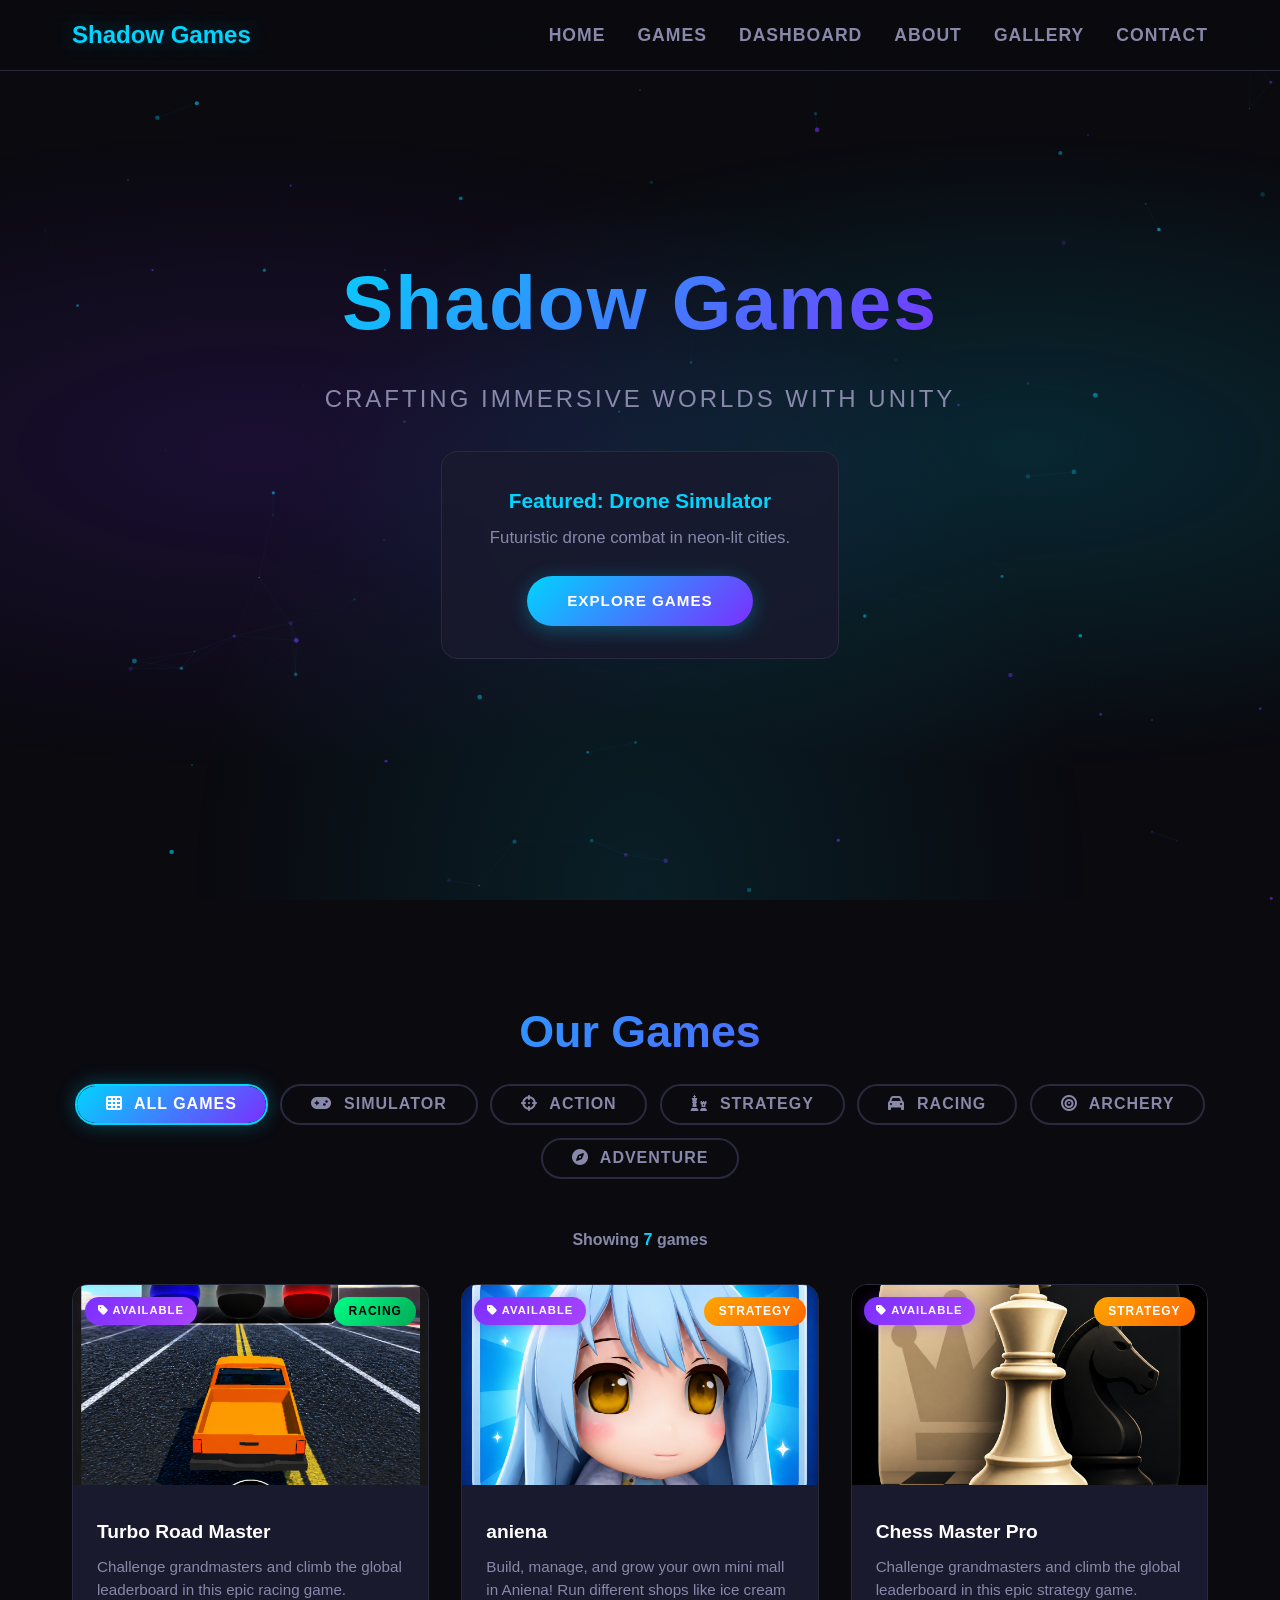
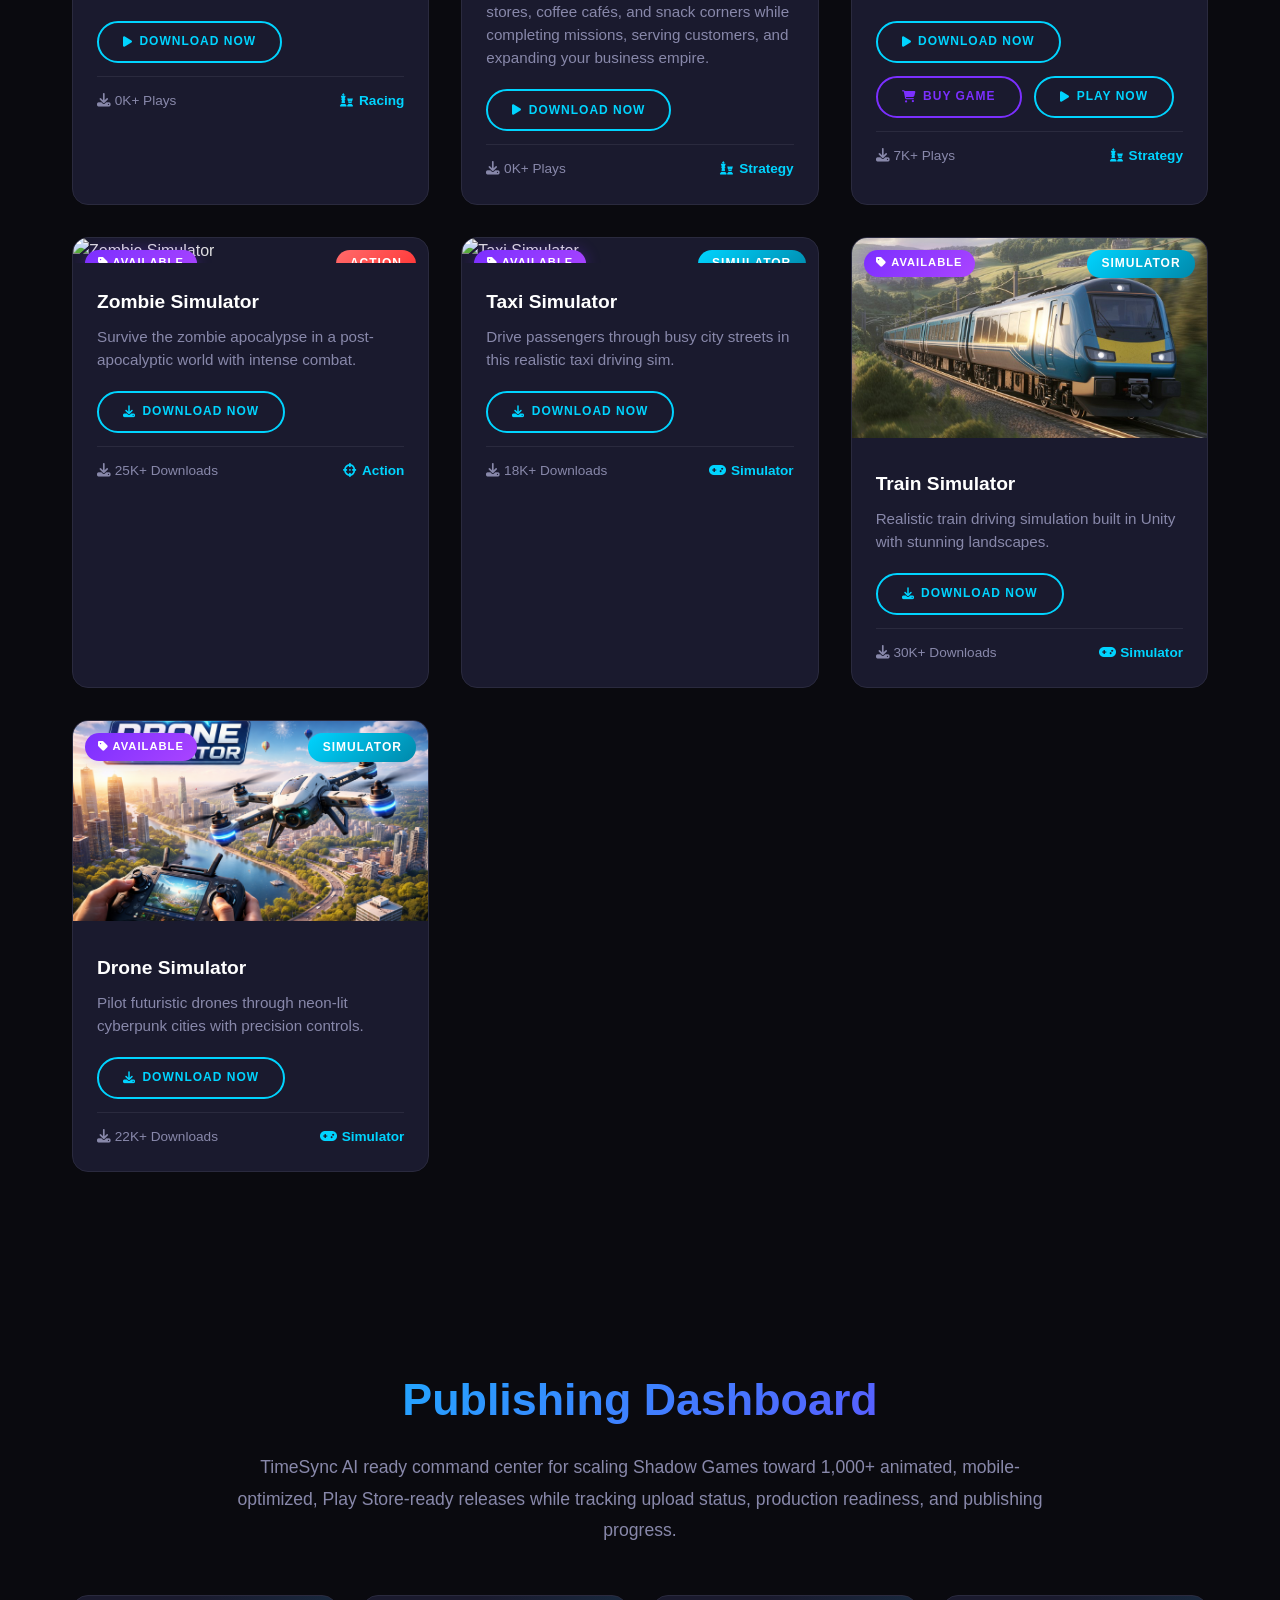
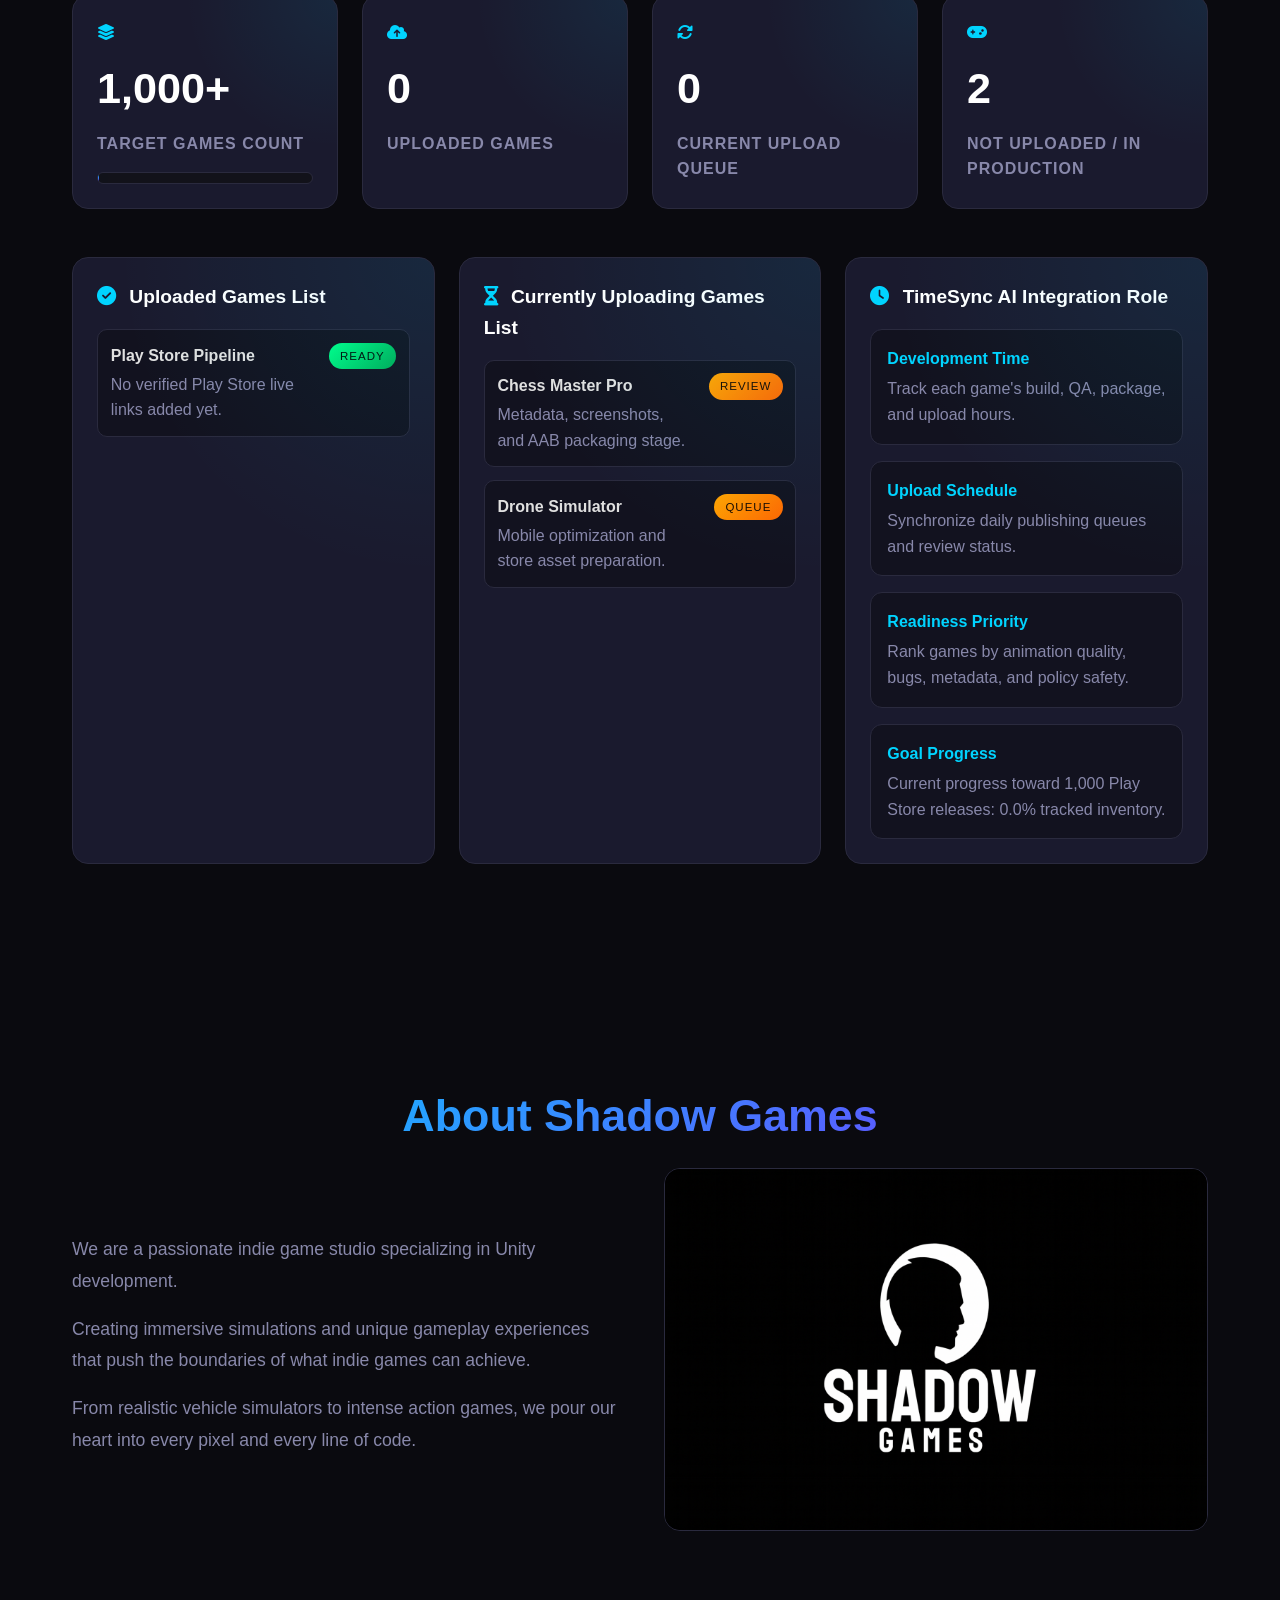
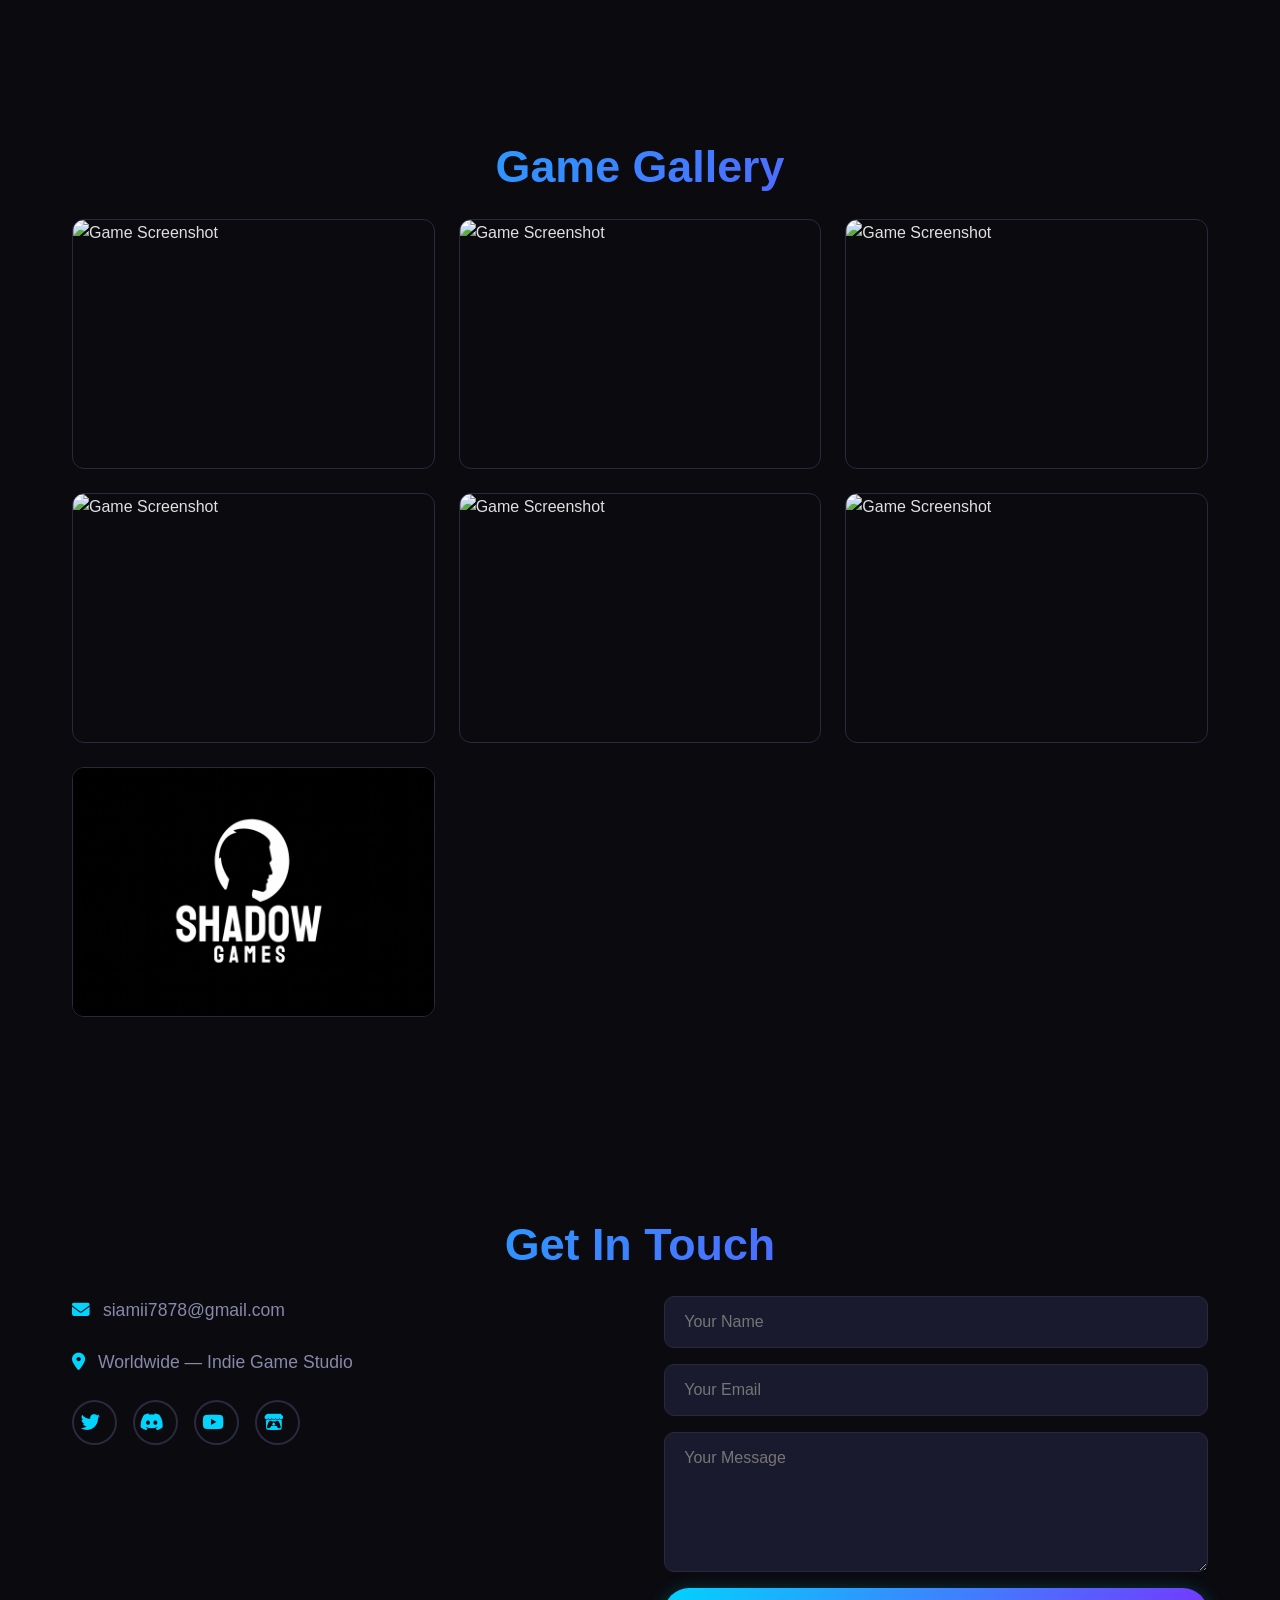
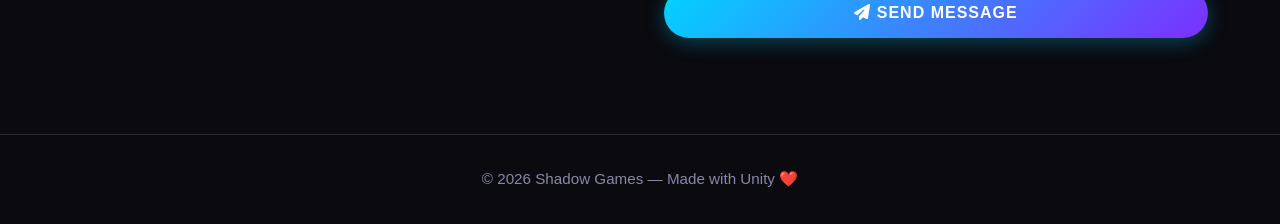
==== index.html @ c5e2a8cd "Add files via upload" ====
<!DOCTYPE html>
<html lang="en">

<head>
<meta charset="UTF-8">
<meta name="viewport" content="width=device-width, initial-scale=1.0">
<title>Shadow Games | Unity Indie Game Developer</title>
<meta name="description" content="Shadow Games - Indie Unity Game Developer creating immersive simulation games.">
<meta http-equiv="Content-Security-Policy" content="default-src 'self'; script-src 'self' 'unsafe-inline'; style-src 'self' 'unsafe-inline' https://cdn.fontsource.org https://cdnjs.cloudflare.com; font-src 'self' https://cdn.fontsource.org https://cdnjs.cloudflare.com data:; img-src 'self' https://image.qwenlm.ai data:; connect-src 'self' https://formspree.io; form-action https://formspree.io; object-src 'none'; frame-src 'none'; base-uri 'self'; upgrade-insecure-requests">
<meta name="referrer" content="strict-origin-when-cross-origin">

<!-- Fontsource -->
<link rel="stylesheet" href="https://cdn.fontsource.org/css/orbitron/400.css">
<link rel="stylesheet" href="https://cdn.fontsource.org/css/orbitron/700.css">
<link rel="stylesheet" href="https://cdn.fontsource.org/css/orbitron/900.css">
<link rel="stylesheet" href="https://cdn.fontsource.org/css/rajdhani/300.css">
<link rel="stylesheet" href="https://cdn.fontsource.org/css/rajdhani/400.css">
<link rel="stylesheet" href="https://cdn.fontsource.org/css/rajdhani/600.css">
<link rel="stylesheet" href="https://cdn.fontsource.org/css/rajdhani/700.css">

<!-- FontAwesome -->
<link rel="stylesheet" href="https://cdnjs.cloudflare.com/ajax/libs/font-awesome/6.5.1/css/all.min.css">

<style>
*, *::before, *::after {
  margin: 0;
  padding: 0;
  box-sizing: border-box;
}

:root {
  --bg-primary: #0a0a0f;
  --bg-secondary: #12121a;
  --bg-card: #1a1a2e;
  --accent-primary: #00d4ff;
  --accent-secondary: #7b2fff;
  --accent-glow: rgba(0, 212, 255, 0.3);
  --accent-purple-glow: rgba(123, 47, 255, 0.3);
  --text-primary: #e0e0e0;
  --text-secondary: #8888aa;
  --border-color: #2a2a3e;
  --gradient-1: linear-gradient(135deg, #00d4ff, #7b2fff);
  --gradient-2: linear-gradient(135deg, #ff6b6b, #ffa500);
  --gradient-3: linear-gradient(135deg, #00ff88, #00d4ff);
  --gradient-buy: linear-gradient(135deg, #7b2fff, #aa44ff);
}

html {
  scroll-behavior: smooth;
}

body {
  font-family: 'Rajdhani', sans-serif;
  background: var(--bg-primary);
  color: var(--text-primary);
  overflow-x: hidden;
  line-height: 1.6;
}

h1, h2, h3, .logo a {
  font-family: 'Orbitron', sans-serif;
}

/* NAVBAR */
.navbar {
  position: fixed;
  top: 0;
  left: 0;
  width: 100%;
  z-index: 1000;
  background: rgba(10, 10, 15, 0.9);
  backdrop-filter: blur(20px);
  border-bottom: 1px solid var(--border-color);
  transition: all 0.3s ease;
}

.navbar.scrolled {
  background: rgba(10, 10, 15, 0.98);
  box-shadow: 0 4px 30px rgba(0, 0, 0, 0.5);
}

.nav-container {
  max-width: 1200px;
  margin: 0 auto;
  padding: 0 2rem;
  display: flex;
  align-items: center;
  justify-content: space-between;
  height: 70px;
}

.logo a {
  font-size: 1.5rem;
  font-weight: 900;
  color: var(--accent-primary);
  text-decoration: none;
  text-shadow: 0 0 20px var(--accent-glow);
  transition: all 0.3s ease;
}

.logo a:hover {
  text-shadow: 0 0 30px var(--accent-primary), 0 0 60px var(--accent-glow);
}

.nav-menu {
  display: flex;
  list-style: none;
  gap: 2rem;
}

.nav-menu a {
  color: var(--text-secondary);
  text-decoration: none;
  font-size: 1.1rem;
  font-weight: 600;
  text-transform: uppercase;
  letter-spacing: 1px;
  transition: all 0.3s ease;
  position: relative;
}

.nav-menu a::after {
  content: '';
  position: absolute;
  bottom: -5px;
  left: 0;
  width: 0;
  height: 2px;
  background: var(--gradient-1);
  transition: width 0.3s ease;
}

.nav-menu a:hover {
  color: var(--accent-primary);
}

.nav-menu a:hover::after {
  width: 100%;
}

.hamburger {
  display: none;
  flex-direction: column;
  cursor: pointer;
  gap: 5px;
}

.hamburger span {
  width: 28px;
  height: 3px;
  background: var(--accent-primary);
  border-radius: 2px;
  transition: all 0.3s ease;
}

.hamburger.active span:nth-child(1) {
  transform: rotate(45deg) translate(5px, 6px);
}

.hamburger.active span:nth-child(2) {
  opacity: 0;
}

.hamburger.active span:nth-child(3) {
  transform: rotate(-45deg) translate(5px, -6px);
}

/* HERO */
.hero {
  min-height: 100vh;
  display: flex;
  align-items: center;
  justify-content: center;
  position: relative;
  overflow: hidden;
}

.hero-bg {
  position: absolute;
  inset: 0;
  background: 
    radial-gradient(ellipse at 20% 50%, rgba(123, 47, 255, 0.15) 0%, transparent 50%),
    radial-gradient(ellipse at 80% 50%, rgba(0, 212, 255, 0.15) 0%, transparent 50%),
    radial-gradient(ellipse at 50% 100%, rgba(0, 212, 255, 0.1) 0%, transparent 50%);
  animation: heroPulse 8s ease-in-out infinite alternate;
}

@keyframes heroPulse {
  0% { opacity: 0.7; }
  100% { opacity: 1; }
}

.hero-bg::before {
  content: '';
  position: absolute;
  inset: 0;
  background-image: 
    radial-gradient(1px 1px at 10% 20%, rgba(255,255,255,0.3), transparent),
    radial-gradient(1px 1px at 30% 60%, rgba(255,255,255,0.2), transparent),
    radial-gradient(1px 1px at 50% 10%, rgba(255,255,255,0.3), transparent),
    radial-gradient(1px 1px at 70% 40%, rgba(255,255,255,0.2), transparent),
    radial-gradient(1px 1px at 90% 80%, rgba(255,255,255,0.3), transparent),
    radial-gradient(1.5px 1.5px at 15% 85%, rgba(0,212,255,0.4), transparent),
    radial-gradient(1.5px 1.5px at 85% 15%, rgba(123,47,255,0.4), transparent);
  animation: twinkle 4s ease-in-out infinite alternate;
}

@keyframes twinkle {
  0% { opacity: 0.5; }
  100% { opacity: 1; }
}

.hero-content {
  text-align: center;
  z-index: 2;
  padding: 2rem;
  animation: fadeInUp 1s ease-out;
}

@keyframes fadeInUp {
  from { opacity: 0; transform: translateY(40px); }
  to { opacity: 1; transform: translateY(0); }
}

.hero-title {
  font-size: clamp(2.5rem, 6vw, 5rem);
  font-weight: 900;
  background: var(--gradient-1);
  -webkit-background-clip: text;
  -webkit-text-fill-color: transparent;
  background-clip: text;
  margin-bottom: 1rem;
  text-shadow: none;
  letter-spacing: 2px;
}

.hero-subtitle {
  font-size: clamp(1.1rem, 2.5vw, 1.5rem);
  color: var(--text-secondary);
  margin-bottom: 2rem;
  font-weight: 400;
  letter-spacing: 3px;
  text-transform: uppercase;
}

.featured-game {
  background: rgba(26, 26, 46, 0.8);
  border: 1px solid var(--border-color);
  border-radius: 16px;
  padding: 2rem 3rem;
  display: inline-block;
  backdrop-filter: blur(10px);
  transition: all 0.3s ease;
}

.featured-game:hover {
  border-color: var(--accent-primary);
  box-shadow: 0 0 30px var(--accent-glow);
}

.featured-game h2 {
  font-size: 1.3rem;
  color: var(--accent-primary);
  margin-bottom: 0.5rem;
}

.featured-game p {
  color: var(--text-secondary);
  margin-bottom: 1.5rem;
  font-size: 1.05rem;
}

.cta-button {
  display: inline-block;
  padding: 0.8rem 2.5rem;
  background: var(--gradient-1);
  color: #fff;
  text-decoration: none;
  border-radius: 50px;
  font-family: 'Orbitron', sans-serif;
  font-weight: 700;
  font-size: 0.95rem;
  letter-spacing: 1px;
  text-transform: uppercase;
  transition: all 0.3s ease;
  box-shadow: 0 4px 20px var(--accent-glow);
}

.cta-button:hover {
  transform: translateY(-3px);
  box-shadow: 0 8px 30px rgba(0, 212, 255, 0.5);
}

/* SECTION TITLES */
.section-title {
  text-align: center;
  font-size: clamp(1.8rem, 4vw, 2.8rem);
  font-weight: 900;
  margin-bottom: 1rem;
  background: var(--gradient-1);
  -webkit-background-clip: text;
  -webkit-text-fill-color: transparent;
  background-clip: text;
}

/* GAMES SECTION */
.games {
  padding: 6rem 2rem;
  max-width: 1200px;
  margin: 0 auto;
}

/* Category Filter */
.category-filter {
  display: flex;
  justify-content: center;
  flex-wrap: wrap;
  gap: 0.8rem;
  margin-bottom: 3rem;
}

.filter-btn {
  padding: 0.6rem 1.8rem;
  border: 2px solid var(--border-color);
  background: transparent;
  color: var(--text-secondary);
  font-family: 'Rajdhani', sans-serif;
  font-size: 1rem;
  font-weight: 600;
  text-transform: uppercase;
  letter-spacing: 1px;
  border-radius: 50px;
  cursor: pointer;
  transition: all 0.3s ease;
  position: relative;
  overflow: hidden;
}

.filter-btn::before {
  content: '';
  position: absolute;
  inset: 0;
  background: var(--gradient-1);
  opacity: 0;
  transition: opacity 0.3s ease;
  border-radius: 50px;
  z-index: -1;
}

.filter-btn:hover,
.filter-btn.active {
  border-color: var(--accent-primary);
  color: #fff;
  box-shadow: 0 0 20px var(--accent-glow);
}

.filter-btn.active::before,
.filter-btn:hover::before {
  opacity: 1;
}

.filter-btn .btn-icon {
  margin-right: 0.4rem;
}

/* Games Grid */
.games-grid {
  display: grid;
  grid-template-columns: repeat(auto-fill, minmax(300px, 1fr));
  gap: 2rem;
}

.game-card {
  background: var(--bg-card);
  border: 1px solid var(--border-color);
  border-radius: 16px;
  overflow: hidden;
  transition: all 0.4s ease;
  position: relative;
  animation: cardFadeIn 0.5s ease-out forwards;
  opacity: 0;
}

.game-card.hidden {
  display: none;
}

.game-card.show {
  animation: cardShow 0.4s ease-out forwards;
}

@keyframes cardFadeIn {
  from { opacity: 0; transform: translateY(20px); }
  to { opacity: 1; transform: translateY(0); }
}

@keyframes cardShow {
  from { opacity: 0; transform: scale(0.9); }
  to { opacity: 1; transform: scale(1); }
}

.game-card:hover {
  transform: translateY(-8px);
  border-color: var(--accent-primary);
  box-shadow: 0 20px 40px rgba(0, 0, 0, 0.4), 0 0 30px var(--accent-glow);
}

.game-card img {
  width: 100%;
  height: 200px;
  object-fit: cover;
  transition: transform 0.4s ease;
}

.game-card:hover img {
  transform: scale(1.05);
}

.card-image-wrapper {
  overflow: hidden;
  position: relative;
}

.card-category-badge {
  position: absolute;
  top: 12px;
  right: 12px;
  padding: 0.3rem 0.9rem;
  border-radius: 50px;
  font-size: 0.75rem;
  font-weight: 700;
  text-transform: uppercase;
  letter-spacing: 1px;
  font-family: 'Orbitron', sans-serif;
  z-index: 2;
}

.badge-simulator {
  background: linear-gradient(135deg, #00d4ff, #0088aa);
  color: #fff;
}

.badge-action {
  background: linear-gradient(135deg, #ff6b6b, #ff3333);
  color: #fff;
}

.badge-strategy {
  background: linear-gradient(135deg, #ffa500, #ff6600);
  color: #fff;
}

.badge-racing {
  background: linear-gradient(135deg, #00ff88, #00aa55);
  color: #000;
}

.badge-adventure {
  background: linear-gradient(135deg, #7b2fff, #aa44ff);
  color: #fff;
}

.badge-archery {
  background: linear-gradient(135deg, #ff44aa, #ff6688);
  color: #fff;
}

.badge-puzzle {
  background: linear-gradient(135deg, #44aaff, #2266cc);
  color: #fff;
}

.badge-survival {
  background: linear-gradient(135deg, #88cc00, #669900);
  color: #fff;
}

.card-info {
  padding: 1.5rem;
}

.card-info h3 {
  font-size: 1.2rem;
  margin-bottom: 0.5rem;
  color: #fff;
}

.card-info p {
  color: var(--text-secondary);
  font-size: 0.95rem;
  margin-bottom: 1.2rem;
  line-height: 1.5;
}

.game-buttons-row {
  display: flex;
  gap: 0.8rem;
  flex-wrap: wrap;
}

.game-button {
  display: inline-flex;
  align-items: center;
  gap: 0.4rem;
  padding: 0.6rem 1.5rem;
  background: transparent;
  border: 2px solid var(--accent-primary);
  color: var(--accent-primary);
  text-decoration: none;
  border-radius: 50px;
  font-family: 'Orbitron', sans-serif;
  font-weight: 700;
  font-size: 0.75rem;
  letter-spacing: 1px;
  text-transform: uppercase;
  transition: all 0.3s ease;
  cursor: pointer;
}

.game-button:hover {
  background: var(--accent-primary);
  color: var(--bg-primary);
  box-shadow: 0 4px 20px var(--accent-glow);
}

.buy-button {
  display: inline-flex;
  align-items: center;
  gap: 0.4rem;
  padding: 0.6rem 1.5rem;
  background: transparent;
  border: 2px solid var(--accent-secondary);
  color: var(--accent-secondary);
  text-decoration: none;
  border-radius: 50px;
  font-family: 'Orbitron', sans-serif;
  font-weight: 700;
  font-size: 0.75rem;
  letter-spacing: 1px;
  text-transform: uppercase;
  transition: all 0.3s ease;
  cursor: pointer;
  position: relative;
  overflow: hidden;
}

.buy-button::before {
  content: '';
  position: absolute;
  inset: 0;
  background: var(--gradient-buy);
  opacity: 0;
  transition: opacity 0.3s ease;
  border-radius: 50px;
  z-index: -1;
}

.buy-button:hover {
  color: #fff;
  border-color: var(--accent-secondary);
  box-shadow: 0 4px 20px var(--accent-purple-glow);
  transform: translateY(-2px);
}

.buy-button:hover::before {
  opacity: 1;
}

.buy-button:active {
  transform: translateY(0) scale(0.97);
}

.game-card-info {
  display: flex;
  justify-content: space-between;
  align-items: center;
  margin-top: 0.8rem;
  padding-top: 0.8rem;
  border-top: 1px solid var(--border-color);
}

.game-card-info span {
  font-size: 0.85rem;
  color: var(--text-secondary);
}

.game-card-info .card-category-label {
  display: flex;
  align-items: center;
  gap: 0.3rem;
  color: var(--accent-primary);
  font-weight: 600;
}

/* PUBLISHING DASHBOARD */
.dashboard {
  padding: 6rem 2rem;
  max-width: 1200px;
  margin: 0 auto;
}

.dashboard-intro {
  max-width: 820px;
  margin: 0 auto 3rem;
  text-align: center;
  color: var(--text-secondary);
  font-size: 1.1rem;
  line-height: 1.8;
}

.dashboard-stats {
  display: grid;
  grid-template-columns: repeat(auto-fit, minmax(220px, 1fr));
  gap: 1.5rem;
  margin-bottom: 3rem;
}

.dashboard-stat,
.dashboard-panel,
.timesync-panel {
  background: var(--bg-card);
  border: 1px solid var(--border-color);
  border-radius: 16px;
  padding: 1.5rem;
  transition: all 0.3s ease;
  position: relative;
  overflow: hidden;
}

.dashboard-stat::before,
.dashboard-panel::before,
.timesync-panel::before {
  content: '';
  position: absolute;
  inset: 0;
  background: radial-gradient(circle at top right, var(--accent-glow), transparent 45%);
  opacity: 0.25;
  pointer-events: none;
}

.dashboard-stat:hover,
.dashboard-panel:hover,
.timesync-panel:hover {
  transform: translateY(-6px);
  border-color: var(--accent-primary);
  box-shadow: 0 18px 35px rgba(0, 0, 0, 0.35), 0 0 24px var(--accent-glow);
}

.dashboard-stat i,
.dashboard-panel h3 i,
.timesync-panel h3 i {
  color: var(--accent-primary);
  margin-right: 0.5rem;
}

.stat-value {
  display: block;
  font-family: 'Orbitron', sans-serif;
  font-size: clamp(1.8rem, 4vw, 2.7rem);
  font-weight: 900;
  color: #fff;
  margin: 0.5rem 0;
}

.stat-label {
  color: var(--text-secondary);
  font-weight: 600;
  text-transform: uppercase;
  letter-spacing: 1px;
}

.progress-track {
  height: 12px;
  background: var(--bg-secondary);
  border: 1px solid var(--border-color);
  border-radius: 50px;
  margin-top: 1rem;
  overflow: hidden;
}

.progress-fill {
  height: 100%;
  width: 0.7%;
  background: var(--gradient-1);
  border-radius: inherit;
  box-shadow: 0 0 18px var(--accent-glow);
}

.dashboard-grid {
  display: grid;
  grid-template-columns: repeat(3, 1fr);
  gap: 1.5rem;
  margin-bottom: 1.5rem;
}

.dashboard-panel h3,
.timesync-panel h3 {
  color: #fff;
  font-size: 1.2rem;
  margin-bottom: 1rem;
}

.status-list {
  list-style: none;
  display: flex;
  flex-direction: column;
  gap: 0.8rem;
}

.status-list li {
  display: flex;
  align-items: flex-start;
  justify-content: space-between;
  gap: 1rem;
  padding: 0.8rem;
  background: rgba(10, 10, 15, 0.45);
  border: 1px solid var(--border-color);
  border-radius: 10px;
  color: var(--text-secondary);
}

.status-list strong {
  display: block;
  color: var(--text-primary);
  margin-bottom: 0.2rem;
}

.status-badge {
  flex: 0 0 auto;
  padding: 0.25rem 0.7rem;
  border-radius: 50px;
  font-size: 0.72rem;
  font-family: 'Orbitron', sans-serif;
  text-transform: uppercase;
  letter-spacing: 1px;
}

.status-uploaded { background: linear-gradient(135deg, #00ff88, #00aa55); color: #00140a; }
.status-current { background: linear-gradient(135deg, #ffa500, #ff6600); color: #1a0c00; }
.status-pending { background: linear-gradient(135deg, #ff6b6b, #ff3333); color: #fff; }

.timesync-grid {
  display: grid;
  grid-template-columns: repeat(auto-fit, minmax(220px, 1fr));
  gap: 1rem;
}

.timesync-item {
  padding: 1rem;
  background: rgba(10, 10, 15, 0.45);
  border: 1px solid var(--border-color);
  border-radius: 12px;
  color: var(--text-secondary);
}

.timesync-item strong {
  display: block;
  color: var(--accent-primary);
  margin-bottom: 0.3rem;
}

/* ABOUT */
.about {
  padding: 6rem 2rem;
  max-width: 1200px;
  margin: 0 auto;
}

.about-content {
  display: grid;
  grid-template-columns: 1fr 1fr;
  gap: 3rem;
  align-items: center;
}

.about-text p {
  color: var(--text-secondary);
  font-size: 1.1rem;
  margin-bottom: 1rem;
  line-height: 1.8;
}

.about-image img {
  width: 100%;
  border-radius: 16px;
  border: 1px solid var(--border-color);
  transition: all 0.3s ease;
}

.about-image img:hover {
  border-color: var(--accent-primary);
  box-shadow: 0 0 30px var(--accent-glow);
}

/* GALLERY */
.gallery {
  padding: 6rem 2rem;
  max-width: 1200px;
  margin: 0 auto;
}

.gallery-grid {
  display: grid;
  grid-template-columns: repeat(auto-fill, minmax(300px, 1fr));
  gap: 1.5rem;
}

.gallery-item {
  width: 100%;
  height: 250px;
  object-fit: cover;
  border-radius: 12px;
  cursor: pointer;
  transition: all 0.3s ease;
  border: 1px solid var(--border-color);
}

.gallery-item:hover {
  transform: scale(1.03);
  border-color: var(--accent-primary);
  box-shadow: 0 10px 30px rgba(0, 0, 0, 0.4);
}

/* MODAL */
.modal {
  display: none;
  position: fixed;
  inset: 0;
  z-index: 2000;
  background: rgba(0, 0, 0, 0.95);
  align-items: center;
  justify-content: center;
}

.modal.active {
  display: flex;
}

.modal-content {
  max-width: 90%;
  max-height: 85vh;
  border-radius: 12px;
  box-shadow: 0 0 60px rgba(0, 212, 255, 0.2);
}

.close {
  position: absolute;
  top: 20px;
  right: 30px;
  font-size: 2.5rem;
  color: #fff;
  cursor: pointer;
  transition: color 0.3s ease;
  z-index: 2001;
}

.close:hover {
  color: var(--accent-primary);
}

.prev, .next {
  position: absolute;
  top: 50%;
  transform: translateY(-50%);
  font-size: 3rem;
  color: #fff;
  cursor: pointer;
  padding: 1rem;
  transition: color 0.3s ease;
  user-select: none;
}

.prev { left: 20px; }
.next { right: 20px; }

.prev:hover, .next:hover {
  color: var(--accent-primary);
}

/* CONTACT */
.contact {
  padding: 6rem 2rem;
  max-width: 1200px;
  margin: 0 auto;
}

.contact-content {
  display: grid;
  grid-template-columns: 1fr 1fr;
  gap: 3rem;
}

.contact-info p {
  color: var(--text-secondary);
  font-size: 1.1rem;
  margin-bottom: 1.5rem;
}

.contact-info i {
  color: var(--accent-primary);
  margin-right: 0.5rem;
}

.social-links {
  display: flex;
  gap: 1rem;
  margin-top: 1.5rem;
}

.social-links a {
  width: 45px;
  height: 45px;
  display: flex;
  align-items: center;
  justify-content: center;
  border: 2px solid var(--border-color);
  border-radius: 50%;
  color: var(--text-secondary);
  font-size: 1.2rem;
  transition: all 0.3s ease;
  text-decoration: none;
}

.social-links a:hover {
  border-color: var(--accent-primary);
  color: var(--accent-primary);
  box-shadow: 0 0 20px var(--accent-glow);
  transform: translateY(-3px);
}

.contact-form {
  display: flex;
  flex-direction: column;
  gap: 1rem;
}

.contact-form input,
.contact-form textarea {
  padding: 1rem 1.2rem;
  background: var(--bg-card);
  border: 1px solid var(--border-color);
  border-radius: 10px;
  color: var(--text-primary);
  font-family: 'Rajdhani', sans-serif;
  font-size: 1rem;
  transition: all 0.3s ease;
  outline: none;
}

.contact-form input:focus,
.contact-form textarea:focus {
  border-color: var(--accent-primary);
  box-shadow: 0 0 15px var(--accent-glow);
}

.contact-form textarea {
  min-height: 140px;
  resize: vertical;
}

.contact-form button {
  padding: 1rem 2rem;
  background: var(--gradient-1);
  border: none;
  border-radius: 50px;
  color: #fff;
  font-family: 'Orbitron', sans-serif;
  font-weight: 700;
  font-size: 1rem;
  letter-spacing: 1px;
  text-transform: uppercase;
  cursor: pointer;
  transition: all 0.3s ease;
  box-shadow: 0 4px 20px var(--accent-glow);
}

.contact-form button:hover {
  transform: translateY(-3px);
  box-shadow: 0 8px 30px rgba(0, 212, 255, 0.5);
}

/* Contact game name highlight */
.contact-game-highlight {
  display: none;
  align-items: center;
  gap: 0.8rem;
  padding: 1rem 1.5rem;
  background: rgba(123, 47, 255, 0.1);
  border: 1px solid var(--accent-secondary);
  border-radius: 12px;
  margin-bottom: 1rem;
  animation: highlightPulse 2s ease-in-out infinite;
}

.contact-game-highlight.visible {
  display: flex;
}

@keyframes highlightPulse {
  0%, 100% { box-shadow: 0 0 10px var(--accent-purple-glow); }
  50% { box-shadow: 0 0 25px var(--accent-purple-glow); }
}

.contact-game-highlight .highlight-icon {
  font-size: 1.5rem;
  color: var(--accent-secondary);
}

.contact-game-highlight .highlight-text {
  flex: 1;
}

.contact-game-highlight .highlight-label {
  font-size: 0.8rem;
  color: var(--text-secondary);
  text-transform: uppercase;
  letter-spacing: 1px;
}

.contact-game-highlight .highlight-game-name {
  font-family: 'Orbitron', sans-serif;
  font-size: 1.1rem;
  font-weight: 700;
  color: var(--accent-secondary);
}

.contact-game-highlight .highlight-clear {
  background: none;
  border: none;
  color: var(--text-secondary);
  cursor: pointer;
  font-size: 1.2rem;
  padding: 0.3rem;
  transition: color 0.3s ease;
}

.contact-game-highlight .highlight-clear:hover {
  color: #ff6b6b;
}

/* FOOTER */
footer {
  text-align: center;
  padding: 2rem;
  border-top: 1px solid var(--border-color);
  color: var(--text-secondary);
  font-size: 0.95rem;
}

/* SCROLL ANIMATIONS */
.reveal {
  opacity: 0;
  transform: translateY(30px);
  transition: all 0.6s ease-out;
}

.reveal.visible {
  opacity: 1;
  transform: translateY(0);
}

/* RESPONSIVE */
@media (max-width: 768px) {
  .hamburger {
    display: flex;
  }

  .nav-menu {
    position: fixed;
    top: 70px;
    left: 0;
    width: 100%;
    background: rgba(10, 10, 15, 0.98);
    flex-direction: column;
    align-items: center;
    padding: 2rem 0;
    gap: 1.5rem;
    transform: translateY(-120%);
    transition: transform 0.4s ease;
    border-bottom: 1px solid var(--border-color);
  }

  .nav-menu.active {
    transform: translateY(0);
  }

  .about-content,
  .contact-content,
  .dashboard-grid {
    grid-template-columns: 1fr;
  }

  .games-grid {
    grid-template-columns: 1fr;
  }

  .gallery-grid {
    grid-template-columns: 1fr;
  }

  .featured-game {
    padding: 1.5rem;
  }

  .category-filter {
    gap: 0.5rem;
  }

  .filter-btn {
    padding: 0.5rem 1.2rem;
    font-size: 0.85rem;
  }

  .game-buttons-row {
    flex-direction: column;
  }

  .game-button,
  .buy-button {
    justify-content: center;
    width: 100%;
    text-align: center;
  }
}

/* PARTICLE CANVAS */
#particles-canvas {
  position: fixed;
  top: 0;
  left: 0;
  width: 100%;
  height: 100%;
  z-index: 0;
  pointer-events: none;
}

section, nav, footer {
  position: relative;
  z-index: 1;
}

/* Game count badge */
.game-count {
  text-align: center;
  color: var(--text-secondary);
  font-size: 1rem;
  margin-bottom: 2rem;
  font-weight: 600;
}

.game-count span {
  color: var(--accent-primary);
  font-weight: 700;
}

/* No results message */
.no-results {
  grid-column: 1 / -1;
  text-align: center;
  padding: 4rem 2rem;
  color: var(--text-secondary);
  font-size: 1.2rem;
  display: none;
}

.no-results i {
  font-size: 3rem;
  color: var(--accent-primary);
  margin-bottom: 1rem;
  display: block;
}

.no-results.visible {
  display: block;
}

/* Buy badge on cards */
.buy-badge {
  position: absolute;
  top: 12px;
  left: 12px;
  padding: 0.3rem 0.8rem;
  border-radius: 50px;
  font-size: 0.7rem;
  font-weight: 700;
  text-transform: uppercase;
  letter-spacing: 1px;
  font-family: 'Orbitron', sans-serif;
  background: var(--gradient-buy);
  color: #fff;
  z-index: 2;
  box-shadow: 0 0 15px var(--accent-purple-glow);
}
</style>
</head>

<body>

<!-- PARTICLES -->
<canvas id="particles-canvas"></canvas>

<!-- NAVBAR -->
<nav class="navbar">
  <div class="nav-container">
    <div class="logo">
      <a href="#home">Shadow Games</a>
    </div>
    <ul class="nav-menu">
      <li><a href="#home">Home</a></li>
      <li><a href="#games">Games</a></li>
      <li><a href="#dashboard">Dashboard</a></li>
      <li><a href="#about">About</a></li>
      <li><a href="#gallery">Gallery</a></li>
      <li><a href="#contact">Contact</a></li>
    </ul>
    <div class="hamburger">
      <span></span>
      <span></span>
      <span></span>
    </div>
  </div>
</nav>

<!-- HERO -->
<section id="home" class="hero">
  <div class="hero-content">
    <h1 class="hero-title">Shadow Games</h1>
    <p class="hero-subtitle">Crafting Immersive Worlds with Unity</p>
    <div class="featured-game">
      <h2>Featured: Drone Simulator</h2>
      <p>Futuristic drone combat in neon-lit cities.</p>
      <a href="#games" class="cta-button">Explore Games</a>
    </div>
  </div>
  <div class="hero-bg"></div>
</section>

<!-- GAMES -->
<section id="games" class="games">
  <h2 class="section-title reveal">Our Games</h2>

  <!-- CATEGORY FILTERS -->
  <div class="category-filter reveal">
    <button class="filter-btn active" data-category="all">
      <span class="btn-icon"><i class="fas fa-th"></i></span> All Games
    </button>
    <button class="filter-btn" data-category="simulator">
      <span class="btn-icon"><i class="fas fa-gamepad"></i></span> Simulator
    </button>
    <button class="filter-btn" data-category="action">
      <span class="btn-icon"><i class="fas fa-crosshairs"></i></span> Action
    </button>
    <button class="filter-btn" data-category="strategy">
      <span class="btn-icon"><i class="fas fa-chess"></i></span> Strategy
    </button>
    <button class="filter-btn" data-category="racing">
      <span class="btn-icon"><i class="fas fa-car"></i></span> Racing
    </button>
    <button class="filter-btn" data-category="archery">
      <span class="btn-icon"><i class="fas fa-bullseye"></i></span> Archery
    </button>
    <button class="filter-btn" data-category="adventure">
      <span class="btn-icon"><i class="fas fa-compass"></i></span> Adventure
    </button>
  </div>

  <div class="game-count reveal">
    Showing <span id="gameCountDisplay">7</span> games
  </div>

  <div class="games-grid" id="gamesGrid">








<!--  Turbo Road Master - Strategy -->

    <div class="game-card" data-category="racing">
      <div class="card-image-wrapper">
        <img src="ii.10.png" alt="Turbo Road Master" loading="lazy">
        <span class="card-category-badge badge-racing">Racing</span>
        <span class="buy-badge"><i class="fas fa-tag"></i> Available</span>
      </div>
      <div class="card-info">
        <h3>Turbo Road Master</h3>
        <p>Challenge grandmasters and climb the global leaderboard in this epic racing game.</p>
        <div class="game-buttons-row">
          <a href="https://shadow-games343.itch.io/turbo-road-master" class="game-button" target="_blank"><i class="fas fa-play"></i> Download now</a>  
         <!-- <a href="#contact" class="buy-button" data-game="Chess Master Pro"><i class="fas fa-shopping-cart"></i> Buy Game</a> -->
         <!-- <a href="https://givingsiam8-max.github.io/chess/" class="game-button" target="_blank"><i class="fas fa-play"></i> Play Now</a> -->
         
        </div>
        <div class="game-card-info">
          <span><i class="fas fa-download"></i> 0K+ Plays</span>
          <span class="card-category-label"><i class="fas fa-chess"></i> Racing</span>
        </div>
      </div>
    </div>














    <!-- aniena - Strategy -->
    <div class="game-card" data-category="strategy">
      <div class="card-image-wrapper">
        <img src="ii9.png" alt="aniena" loading="lazy">
        <span class="card-category-badge badge-strategy">Strategy</span>
        <span class="buy-badge"><i class="fas fa-tag"></i> Available</span>
      </div>
      <div class="card-info">
        <h3>aniena</h3>
        <p>Build, manage, and grow your own mini mall in Aniena! Run different shops like ice cream stores, coffee cafés, and snack corners while completing missions, serving customers, and expanding your business empire.</p>
        <div class="game-buttons-row">
          <a href="https://shadow-games343.itch.io/aniena" class="game-button" target="_blank"><i class="fas fa-play"></i> Download now</a>
          <!-- <a href="#contact" class="buy-button" data-game="Chess Master Pro"><i class="fas fa-shopping-cart"></i> Buy Game</a> -->
          <!-- <a href="https://givingsiam8-max.github.io/chess/" class="game-button" target="_blank"><i class="fas fa-play"></i> Play Now</a>  -->
         
        </div>
        <div class="game-card-info">
          <span><i class="fas fa-download"></i> 0K+ Plays</span>
          <span class="card-category-label"><i class="fas fa-chess"></i> Strategy</span>
        </div>
      </div>
    </div>




    <!-- Chess Master Pro - Strategy -->
    <div class="game-card" data-category="strategy">
      <div class="card-image-wrapper">
        <img src="ii6.png" alt="Chess Master Pro" loading="lazy">
        <span class="card-category-badge badge-strategy">Strategy</span>
        <span class="buy-badge"><i class="fas fa-tag"></i> Available</span>
      </div>
      <div class="card-info">
        <h3>Chess Master Pro</h3>
        <p>Challenge grandmasters and climb the global leaderboard in this epic strategy game.</p>
        <div class="game-buttons-row">
          <a href="https://shadow-games343.itch.io/chess-master-pro" class="game-button" target="_blank"><i class="fas fa-play"></i> Download now</a>
          <a href="#contact" class="buy-button" data-game="Chess Master Pro"><i class="fas fa-shopping-cart"></i> Buy Game</a>
          <a href="https://givingsiam8-max.github.io/chess/" class="game-button" target="_blank"><i class="fas fa-play"></i> Play Now</a>
         
        </div>
        <div class="game-card-info">
          <span><i class="fas fa-download"></i> 7K+ Plays</span>
          <span class="card-category-label"><i class="fas fa-chess"></i> Strategy</span>
        </div>
      </div>
    </div>




    <!-- Zombie Simulator - Action -->
    <div class="game-card" data-category="action">
      <div class="card-image-wrapper">
        <img src="https://image.qwenlm.ai/public_source/0dcb20e6-b4c9-4938-9fac-b5a70532fda3/162538da0-155a-4cb9-87be-182711600330.png" alt="Zombie Simulator" loading="lazy">
        <span class="card-category-badge badge-action">Action</span>
        <span class="buy-badge"><i class="fas fa-tag"></i> Available</span>
      </div>
      <div class="card-info">
        <h3>Zombie Simulator</h3>
        <p>Survive the zombie apocalypse in a post-apocalyptic world with intense combat.</p>
        <div class="game-buttons-row">
          <a href="https://shadow-games343.itch.io/zombie-simulator" class="game-button" target="_blank"><i class="fas fa-download"></i> Download Now</a>
         
        </div>
        <div class="game-card-info">
          <span><i class="fas fa-download"></i> 25K+ Downloads</span>
          <span class="card-category-label"><i class="fas fa-crosshairs"></i> Action</span>
        </div>
      </div>
    </div>

    <!-- Taxi Simulator - Simulator -->
    <div class="game-card" data-category="simulator">
      <div class="card-image-wrapper">
        <img src="https://image.qwenlm.ai/public_source/0dcb20e6-b4c9-4938-9fac-b5a70532fda3/12a388fe3-1ff2-4064-91f8-d8881c51dc69.png" alt="Taxi Simulator" loading="lazy">
        <span class="card-category-badge badge-simulator">Simulator</span>
        <span class="buy-badge"><i class="fas fa-tag"></i> Available</span>
      </div>
      <div class="card-info">
        <h3>Taxi Simulator</h3>
        <p>Drive passengers through busy city streets in this realistic taxi driving sim.</p>
        <div class="game-buttons-row">
          <a href="https://shadow-games343.itch.io/taxi-simulator" class="game-button" target="_blank"><i class="fas fa-download"></i> Download Now</a>
        
        </div>
        <div class="game-card-info">
          <span><i class="fas fa-download"></i> 18K+ Downloads</span>
          <span class="card-category-label"><i class="fas fa-gamepad"></i> Simulator</span>
        </div>
      </div>
    </div>

    <!-- Train Simulator - Simulator -->
    <div class="game-card" data-category="simulator">
      <div class="card-image-wrapper">
        <img src="ii2.jpeg" alt="Train Simulator" loading="lazy">
        <span class="card-category-badge badge-simulator">Simulator</span>
        <span class="buy-badge"><i class="fas fa-tag"></i> Available</span>
      </div>
      <div class="card-info">
        <h3>Train Simulator</h3>
        <p>Realistic train driving simulation built in Unity with stunning landscapes.</p>
        <div class="game-buttons-row">
          <a href="https://shadow-games343.itch.io/train-simulator" class="game-button" target="_blank"><i class="fas fa-download"></i> Download Now</a>
         
        </div>
        <div class="game-card-info">
          <span><i class="fas fa-download"></i> 30K+ Downloads</span>
          <span class="card-category-label"><i class="fas fa-gamepad"></i> Simulator</span>
        </div>
      </div>
    </div>

    <!-- Drone Simulator - Simulator -->
    <div class="game-card" data-category="simulator">
      <div class="card-image-wrapper">
        <img src="ii3.png" alt="Drone Simulator" loading="lazy">
        <span class="card-category-badge badge-simulator">Simulator</span>
        <span class="buy-badge"><i class="fas fa-tag"></i> Available</span>
      </div>
      <div class="card-info">
        <h3>Drone Simulator</h3>
        <p>Pilot futuristic drones through neon-lit cyberpunk cities with precision controls.</p>
        <div class="game-buttons-row">
          <a href="https://shadow-games343.itch.io/drone-simulator" class="game-button" target="_blank"><i class="fas fa-download"></i> Download Now</a>
          
        </div>
        <div class="game-card-info">
          <span><i class="fas fa-download"></i> 22K+ Downloads</span>
          <span class="card-category-label"><i class="fas fa-gamepad"></i> Simulator</span>
        </div>
      </div>
    </div>

  </div>

  <div class="no-results" id="noResults">
    <i class="fas fa-ghost"></i>
    <p>No games found in this category yet. Stay tuned!</p>
  </div>

</section>

<!-- PUBLISHING DASHBOARD -->
<section id="dashboard" class="dashboard">
  <h2 class="section-title reveal">Publishing Dashboard</h2>
  <p class="dashboard-intro reveal">TimeSync AI ready command center for scaling Shadow Games toward 1,000+ animated, mobile-optimized, Play Store-ready releases while tracking upload status, production readiness, and publishing progress.</p>

  <div class="dashboard-stats reveal">
    <div class="dashboard-stat">
      <i class="fas fa-layer-group"></i>
      <span class="stat-value">1,000+</span>
      <span class="stat-label">Target Games Count</span>
      <div class="progress-track"><div class="progress-fill"></div></div>
    </div>
    <div class="dashboard-stat">
      <i class="fas fa-cloud-upload-alt"></i>
      <span class="stat-value">0</span>
      <span class="stat-label">Uploaded Games</span>
    </div>
    <div class="dashboard-stat">
      <i class="fas fa-sync-alt"></i>
      <span class="stat-value">0</span>
      <span class="stat-label">Current Upload Queue</span>
    </div>
    <div class="dashboard-stat">
      <i class="fas fa-gamepad"></i>
      <span class="stat-value">2</span>
      <span class="stat-label">Not Uploaded / In Production</span>
    </div>
  </div>

  <div class="dashboard-grid reveal">
    <div class="dashboard-panel">
      <h3><i class="fas fa-check-circle"></i> Uploaded Games List</h3>
      <ul class="status-list">
        <li><div><strong>Play Store Pipeline</strong><span>No verified Play Store live links added yet.</span></div><span class="status-badge status-uploaded">Ready</span></li>
      </ul>
    </div>
    <div class="dashboard-panel">
      <h3><i class="fas fa-hourglass-half"></i> Currently Uploading Games List</h3>
      <ul class="status-list">
        <li><div><strong>Chess Master Pro</strong><span>Metadata, screenshots, and AAB packaging stage.</span></div><span class="status-badge status-current">Review</span></li>
        <li><div><strong>Drone Simulator</strong><span>Mobile optimization and store asset preparation.</span></div><span class="status-badge status-current">Queue</span></li>
      </ul>
    </div>
    <!-- <div class="dashboard-panel">
      <h3><i class="fas fa-tools"></i> Not Uploaded Games List</h3>
      <ul class="status-list">
        <li><div><strong>Turbo Road Master</strong><span>Animation polish and Android testing required.</span></div><span class="status-badge status-pending">Build</span></li>
        <li><div><strong>Aniena</strong><span>Gameplay loop, ads readiness, and QA required.</span></div><span class="status-badge status-pending">Dev</span></li>
        <li><div><strong>Zombie Simulator</strong><span>Policy check and low-mid device profiling required.</span></div><span class="status-badge status-pending">QA</span></li>
      </ul>
    </div>
  </div> -->

  <div class="timesync-panel reveal">
    <h3><i class="fas fa-clock"></i> TimeSync AI Integration Role</h3>
    <div class="timesync-grid">
      <div class="timesync-item"><strong>Development Time</strong><span>Track each game's build, QA, package, and upload hours.</span></div>
      <div class="timesync-item"><strong>Upload Schedule</strong><span>Synchronize daily publishing queues and review status.</span></div>
      <div class="timesync-item"><strong>Readiness Priority</strong><span>Rank games by animation quality, bugs, metadata, and policy safety.</span></div>
      <div class="timesync-item"><strong>Goal Progress</strong><span>Current progress toward 1,000 Play Store releases: 0.0% tracked inventory.</span></div>
    </div>
  </div>
</section>

<!-- ABOUT -->
<section id="about" class="about">
  <h2 class="section-title reveal">About Shadow Games</h2>
  <div class="about-content">
    <div class="about-text reveal">
      <p>We are a passionate indie game studio specializing in Unity development.</p>
      <p>Creating immersive simulations and unique gameplay experiences that push the boundaries of what indie games can achieve.</p>
      <p>From realistic vehicle simulators to intense action games, we pour our heart into every pixel and every line of code.</p>
    </div>
    <div class="about-image reveal">
      <img src="ii1.png" alt="Shadow Games Studio">
    </div>
  </div>
</section>

<!-- GALLERY -->
<section id="gallery" class="gallery">
  <h2 class="section-title reveal">Game Gallery</h2>
  <div class="gallery-grid reveal">
    <img src="https://image.qwenlm.ai/public_source/0dcb20e6-b4c9-4938-9fac-b5a70532fda3/1cb3ecd85-7f53-4f78-9c7e-d70f6a7cb3fc.png" class="gallery-item" alt="Game Screenshot" data-full="https://image.qwenlm.ai/public_source/0dcb20e6-b4c9-4938-9fac-b5a70532fda3/1cb3ecd85-7f53-4f78-9c7e-d70f6a7cb3fc.png">
    <img src="https://image.qwenlm.ai/public_source/0dcb20e6-b4c9-4938-9fac-b5a70532fda3/18f377018-4fa8-44e6-b848-8297c73d0f1b.png" class="gallery-item" alt="Game Screenshot" data-full="https://image.qwenlm.ai/public_source/0dcb20e6-b4c9-4938-9fac-b5a70532fda3/18f377018-4fa8-44e6-b848-8297c73d0f1b.png">
    <img src="https://image.qwenlm.ai/public_source/0dcb20e6-b4c9-4938-9fac-b5a70532fda3/17f25218c-eb2d-4609-ba3a-69c8d110cf15.png" class="gallery-item" alt="Game Screenshot" data-full="https://image.qwenlm.ai/public_source/0dcb20e6-b4c9-4938-9fac-b5a70532fda3/17f25218c-eb2d-4609-ba3a-69c8d110cf15.png">
    <img src="https://image.qwenlm.ai/public_source/0dcb20e6-b4c9-4938-9fac-b5a70532fda3/162538da0-155a-4cb9-87be-182711600330.png" class="gallery-item" alt="Game Screenshot" data-full="https://image.qwenlm.ai/public_source/0dcb20e6-b4c9-4938-9fac-b5a70532fda3/162538da0-155a-4cb9-87be-182711600330.png">
    <img src="https://image.qwenlm.ai/public_source/0dcb20e6-b4c9-4938-9fac-b5a70532fda3/12a388fe3-1ff2-4064-91f8-d8881c51dc69.png" class="gallery-item" alt="Game Screenshot" data-full="https://image.qwenlm.ai/public_source/0dcb20e6-b4c9-4938-9fac-b5a70532fda3/12a388fe3-1ff2-4064-91f8-d8881c51dc69.png">
    <img src="https://image.qwenlm.ai/public_source/0dcb20e6-b4c9-4938-9fac-b5a70532fda3/1b6db905a-aa27-486c-ad26-f1cf66adb84c.png" class="gallery-item" alt="Game Screenshot" data-full="https://image.qwenlm.ai/public_source/0dcb20e6-b4c9-4938-9fac-b5a70532fda3/1b6db905a-aa27-486c-ad26-f1cf66adb84c.png">
    <img src="ii1.png" class="gallery-item" alt="Game Screenshot" data-full="ii1.png">
    
  <!-- <img src="ii7.png" class="gallery-item" alt="Game Screenshot" data-full="ii7.png"> -->
   

  <!-- MODAL -->
  <div id="gallery-modal" class="modal">
    <span class="close">&times;</span>
    <img class="modal-content" id="modal-img">
    <div class="prev">❮</div>
    <div class="next">❯</div>
  </div>
</section>

<!-- CONTACT -->
<section id="contact" class="contact">
  <h2 class="section-title reveal">Get In Touch</h2>
  <div class="contact-content">
    <div class="contact-info reveal">
      <p><i class="fas fa-envelope"></i> siamii7878@gmail.com</p>
      <p><i class="fas fa-map-marker-alt"></i> Worldwide — Indie Game Studio</p>

      <!-- Game Purchase Highlight -->
      <div class="contact-game-highlight" id="contactGameHighlight">
        <i class="fas fa-shopping-cart highlight-icon"></i>
        <div class="highlight-text">
          <span class="highlight-label">Interested in buying</span>
          <div class="highlight-game-name" id="highlightGameName"></div>
        </div>
        <button class="highlight-clear" id="clearHighlight" title="Clear selection"><i class="fas fa-times"></i></button>
      </div>

      <div class="social-links">
        <a href="#" aria-label="Twitter"><i class="fab fa-twitter"></i></a>
        <a href="#" aria-label="Discord"><i class="fab fa-discord"></i></a>
        <a href="https://youtube.com/@shadow-games36?si=3yJLzYKdj3c_KKYZ" aria-label="YouTube"><i class="fab fa-youtube"></i></a>
        <a href="https://shadow-games343.itch.io/" aria-label="Itch.io"><i class="fab fa-itch-io"></i></a>
      </div>
    </div>
    <form class="contact-form reveal" action="https://formspree.io/f/mnjggbwl" method="POST">
      <input type="text" name="name" placeholder="Your Name" required>
      <input type="email" name="email" placeholder="Your Email" required>
      <textarea name="message" placeholder="Your Message" required></textarea>
      <button type="submit"><i class="fas fa-paper-plane"></i> Send Message</button>
    </form>
  </div>
</section>

<!-- FOOTER -->
<footer>
  <p>© 2026 Shadow Games — Made with Unity ❤️</p>
</footer>

<script>
// ============================
// BASIC SOURCE VIEW DETERRENTS
// ============================
(function protectSourceShortcuts() {
  const block = (event) => {
    const key = String(event.key || '').toUpperCase();
    const blocked = event.key === 'F12' ||
      (event.ctrlKey && event.shiftKey && ['I', 'J', 'C', 'K'].includes(key)) ||
      (event.ctrlKey && ['U', 'S'].includes(key));

    if (!blocked) return;
    event.preventDefault();
    event.stopPropagation();
    return false;
  };

  document.addEventListener('keydown', block, true);
  document.addEventListener('contextmenu', (event) => {
    event.preventDefault();
    return false;
  }, true);
})();

// ============================
// SECURITY AND STABILITY LAYER
// ============================
const SecurityLayer = (() => {
  const blockedPattern = /<\/?(?:script|iframe|object|embed|link|meta)|on\w+\s*=|javascript:|\beval\s*\(|\bFunction\s*\(/i;
  const attempts = new Map();
  const safeText = (value) => String(value ?? '').replace(/[<>&"']/g, (char) => ({ '<': '\u0026lt;', '>': '\u0026gt;', '&': '\u0026amp;', '"': '\u0026quot;', "'": '\u0026#39;' }[char]));
  const sanitize = (value) => safeText(value).replace(blockedPattern, '[blocked]');
  const isUnsafe = (value) => blockedPattern.test(String(value ?? ''));
  const report = (type, value = '') => {
    const count = (attempts.get(type) || 0) + 1;
    attempts.set(type, count);
    if (count > 2) document.documentElement.dataset.securityHold = 'true';
    console.warn('[ShadowGames Security]', type, sanitize(value).slice(0, 120));
  };
  const listen = (target, eventName, handler, options) => {
    if (!target || !target.addEventListener) return;
    target.addEventListener(eventName, (event) => {
      try { handler(event); } catch (error) { report('isolated-error', error.message); }
    }, options);
  };
  const text = (node, value) => {
    if (node) node.textContent = sanitize(value);
  };
  const cleanStorage = (storage) => {
    if (!storage) return;
    Object.keys(storage).forEach((key) => {
      const value = storage.getItem(key);
      if (isUnsafe(key) || isUnsafe(value)) {
        storage.removeItem(key);
        report('storage-tamper', key);
      }
    });
  };
  cleanStorage(window.localStorage);
  cleanStorage(window.sessionStorage);
  sessionStorage.setItem('shadowSessionGuard', sessionStorage.getItem('shadowSessionGuard') || `${Date.now()}-${Math.random().toString(16).slice(2)}`);
  listen(document, 'input', (event) => {
    if (isUnsafe(event.target.value)) {
      report('input-injection', event.target.value);
      event.target.value = sanitize(event.target.value);
    }
  }, true);
  new MutationObserver((mutations) => {
    mutations.forEach((mutation) => mutation.addedNodes.forEach((node) => {
      if (node.nodeType !== 1) return;
      const tag = node.tagName ? node.tagName.toLowerCase() : '';
      if (['script', 'iframe', 'object', 'embed'].includes(tag)) {
        node.remove();
        report('dom-injection', tag);
      }
    }));
  }).observe(document.documentElement, { childList: true, subtree: true });
  window.addEventListener('error', (event) => report('runtime-error', event.message));
  window.addEventListener('unhandledrejection', (event) => report('promise-error', event.reason));
  return { sanitize, isUnsafe, report, listen, text };
})();

// ============================
// NAVBAR SCROLL EFFECT
// ============================
const navbar = document.querySelector('.navbar');
SecurityLayer.listen(window, 'scroll', () => {
  if (!navbar) return;
  if (window.scrollY > 50) {
    navbar.classList.add('scrolled');
  } else {
    navbar.classList.remove('scrolled');
  }
});

// ============================
// HAMBURGER MENU
// ============================
const hamburger = document.querySelector('.hamburger');
const navMenu = document.querySelector('.nav-menu');

SecurityLayer.listen(hamburger, 'click', () => {
  hamburger.classList.toggle('active');
  if (navMenu) navMenu.classList.toggle('active');
});

// Close menu on link click
document.querySelectorAll('.nav-menu a').forEach(link => {
  SecurityLayer.listen(link, 'click', () => {
    if (hamburger) hamburger.classList.remove('active');
    if (navMenu) navMenu.classList.remove('active');
  });
});

// ============================
// CATEGORY FILTER
// ============================
const filterButtons = document.querySelectorAll('.filter-btn');
const gameCards = document.querySelectorAll('.game-card');
const gameCountDisplay = document.getElementById('gameCountDisplay');
const noResults = document.getElementById('noResults');

filterButtons.forEach(btn => {
  btn.addEventListener('click', () => {
    // Update active button
    filterButtons.forEach(b => b.classList.remove('active'));
    btn.classList.add('active');

    const selectedCategory = btn.getAttribute('data-category');
    let visibleCount = 0;

    gameCards.forEach((card, index) => {
      const cardCategory = card.getAttribute('data-category');

      if (selectedCategory === 'all' || cardCategory === selectedCategory) {
        card.classList.remove('hidden');
        card.style.animationDelay = (visibleCount * 0.1) + 's';
        card.classList.add('show');
        visibleCount++;
      } else {
        card.classList.add('hidden');
        card.classList.remove('show');
      }
    });

    // Update count display
    SecurityLayer.text(gameCountDisplay, visibleCount);

    // Show/hide no results message
    if (visibleCount === 0) {
      noResults.classList.add('visible');
    } else {
      noResults.classList.remove('visible');
    }
  });
});

// ============================
// BUY BUTTON → CONTACT
// ============================
const buyButtons = document.querySelectorAll('.buy-button');
const contactGameHighlight = document.getElementById('contactGameHighlight');
const highlightGameName = document.getElementById('highlightGameName');
const clearHighlightBtn = document.getElementById('clearHighlight');

buyButtons.forEach(btn => {
  SecurityLayer.listen(btn, 'click', (e) => {
    e.preventDefault();
    const gameName = SecurityLayer.sanitize(btn.getAttribute('data-game'));
    
    // Scroll to contact section
    const contactSection = document.getElementById('contact');
    contactSection.scrollIntoView({ behavior: 'smooth', block: 'start' });

    // Show game highlight in contact section
    setTimeout(() => {
      contactGameHighlight.classList.add('visible');
      SecurityLayer.text(highlightGameName, gameName);
      
      // Auto-fill message textarea
      const messageArea = document.querySelector('.contact-form textarea');
      if (messageArea) {
        messageArea.value = `Hi! I'm interested in buying "${gameName}". Could you please share more details about pricing and how I can purchase it?\n\nThank you!`;
      }
    }, 600);
  });
});

// Clear highlight
clearHighlightBtn.addEventListener('click', () => {
  contactGameHighlight.classList.remove('visible');
  highlightGameName.textContent = '';
  const messageArea = document.querySelector('.contact-form textarea');
  if (messageArea) {
    messageArea.value = '';
  }
});

// ============================
// GALLERY MODAL
// ============================
const modal = document.getElementById('gallery-modal');
const modalImg = document.getElementById('modal-img');
const galleryItems = document.querySelectorAll('.gallery-item');
let currentImgIndex = 0;

galleryItems.forEach((item, index) => {
  SecurityLayer.listen(item, 'click', () => {
    currentImgIndex = index;
    const imageSrc = item.getAttribute('data-full');
    if (SecurityLayer.isUnsafe(imageSrc)) return SecurityLayer.report('image-src-blocked', imageSrc);
    modalImg.src = imageSrc;
    modal.classList.add('active');
    document.body.style.overflow = 'hidden';
  });
});

function changeGalleryImg(direction) {
  currentImgIndex += direction;
  if (currentImgIndex < 0) currentImgIndex = galleryItems.length - 1;
  if (currentImgIndex >= galleryItems.length) currentImgIndex = 0;
  const imageSrc = galleryItems[currentImgIndex].getAttribute('data-full');
  if (SecurityLayer.isUnsafe(imageSrc)) return SecurityLayer.report('image-src-blocked', imageSrc);
  modalImg.src = imageSrc;
}

const closeModal = () => {
  if (modal) modal.classList.remove('active');
  document.body.style.overflow = '';
};

SecurityLayer.listen(document.querySelector('.close'), 'click', closeModal);
SecurityLayer.listen(document.querySelector('.prev'), 'click', () => changeGalleryImg(-1));
SecurityLayer.listen(document.querySelector('.next'), 'click', () => changeGalleryImg(1));

SecurityLayer.listen(modal, 'click', (e) => {
  if (e.target === modal) closeModal();
});

// Keyboard navigation for modal
SecurityLayer.listen(document, 'keydown', (e) => {
  if (!modal || !modal.classList.contains('active')) return;
  if (e.key === 'Escape') closeModal();
  if (e.key === 'ArrowLeft') changeGalleryImg(-1);
  if (e.key === 'ArrowRight') changeGalleryImg(1);
});

// ============================
// SCROLL REVEAL ANIMATION
// ============================
const revealElements = document.querySelectorAll('.reveal');

const revealObserver = new IntersectionObserver((entries) => {
  entries.forEach(entry => {
    if (entry.isIntersecting) {
      entry.target.classList.add('visible');
    }
  });
}, {
  threshold: 0.1,
  rootMargin: '0px 0px -50px 0px'
});

revealElements.forEach(el => revealObserver.observe(el));

// ============================
// PARTICLE BACKGROUND
// ============================
const canvas = document.getElementById('particles-canvas');
const ctx = canvas.getContext('2d');
let particles = [];
let mouseX = 0;
let mouseY = 0;

function resizeCanvas() {
  canvas.width = window.innerWidth;
  canvas.height = window.innerHeight;
}

resizeCanvas();
SecurityLayer.listen(window, 'resize', resizeCanvas);

SecurityLayer.listen(document, 'mousemove', (e) => {
  mouseX = e.clientX;
  mouseY = e.clientY;
});

class Particle {
  constructor() {
    this.reset();
  }

  reset() {
    this.x = Math.random() * canvas.width;
    this.y = Math.random() * canvas.height;
    this.size = Math.random() * 2 + 0.5;
    this.speedX = (Math.random() - 0.5) * 0.5;
    this.speedY = (Math.random() - 0.5) * 0.5;
    this.opacity = Math.random() * 0.5 + 0.1;
    this.color = Math.random() > 0.5 ? '0, 212, 255' : '123, 47, 255';
  }

  update() {
    this.x += this.speedX;
    this.y += this.speedY;

    // Mouse interaction
    const dx = mouseX - this.x;
    const dy = mouseY - this.y;
    const dist = Math.sqrt(dx * dx + dy * dy);
    if (dist < 150) {
      this.x -= dx * 0.01;
      this.y -= dy * 0.01;
    }

    if (this.x < 0 || this.x > canvas.width || this.y < 0 || this.y > canvas.height) {
      this.reset();
    }
  }

  draw() {
    ctx.beginPath();
    ctx.arc(this.x, this.y, this.size, 0, Math.PI * 2);
    ctx.fillStyle = `rgba(${this.color}, ${this.opacity})`;
    ctx.fill();
  }
}

// Create particles
const particleCount = Math.min(80, Math.floor(window.innerWidth * window.innerHeight / 15000));
for (let i = 0; i < particleCount; i++) {
  particles.push(new Particle());
}

function drawConnections() {
  for (let i = 0; i < particles.length; i++) {
    for (let j = i + 1; j < particles.length; j++) {
      const dx = particles[i].x - particles[j].x;
      const dy = particles[i].y - particles[j].y;
      const dist = Math.sqrt(dx * dx + dy * dy);

      if (dist < 120) {
        const opacity = (1 - dist / 120) * 0.15;
        ctx.beginPath();
        ctx.moveTo(particles[i].x, particles[i].y);
        ctx.lineTo(particles[j].x, particles[j].y);
        ctx.strokeStyle = `rgba(0, 212, 255, ${opacity})`;
        ctx.lineWidth = 0.5;
        ctx.stroke();
      }
    }
  }
}

function animateParticles() {
  ctx.clearRect(0, 0, canvas.width, canvas.height);

  particles.forEach(p => {
    p.update();
    p.draw();
  });

  drawConnections();
  requestAnimationFrame(animateParticles);
}

animateParticles();

// ============================
// INITIAL CARD ANIMATIONS
// ============================
gameCards.forEach((card, index) => {
  card.style.animationDelay = (index * 0.1) + 's';
});
</script>

</body>
</html>
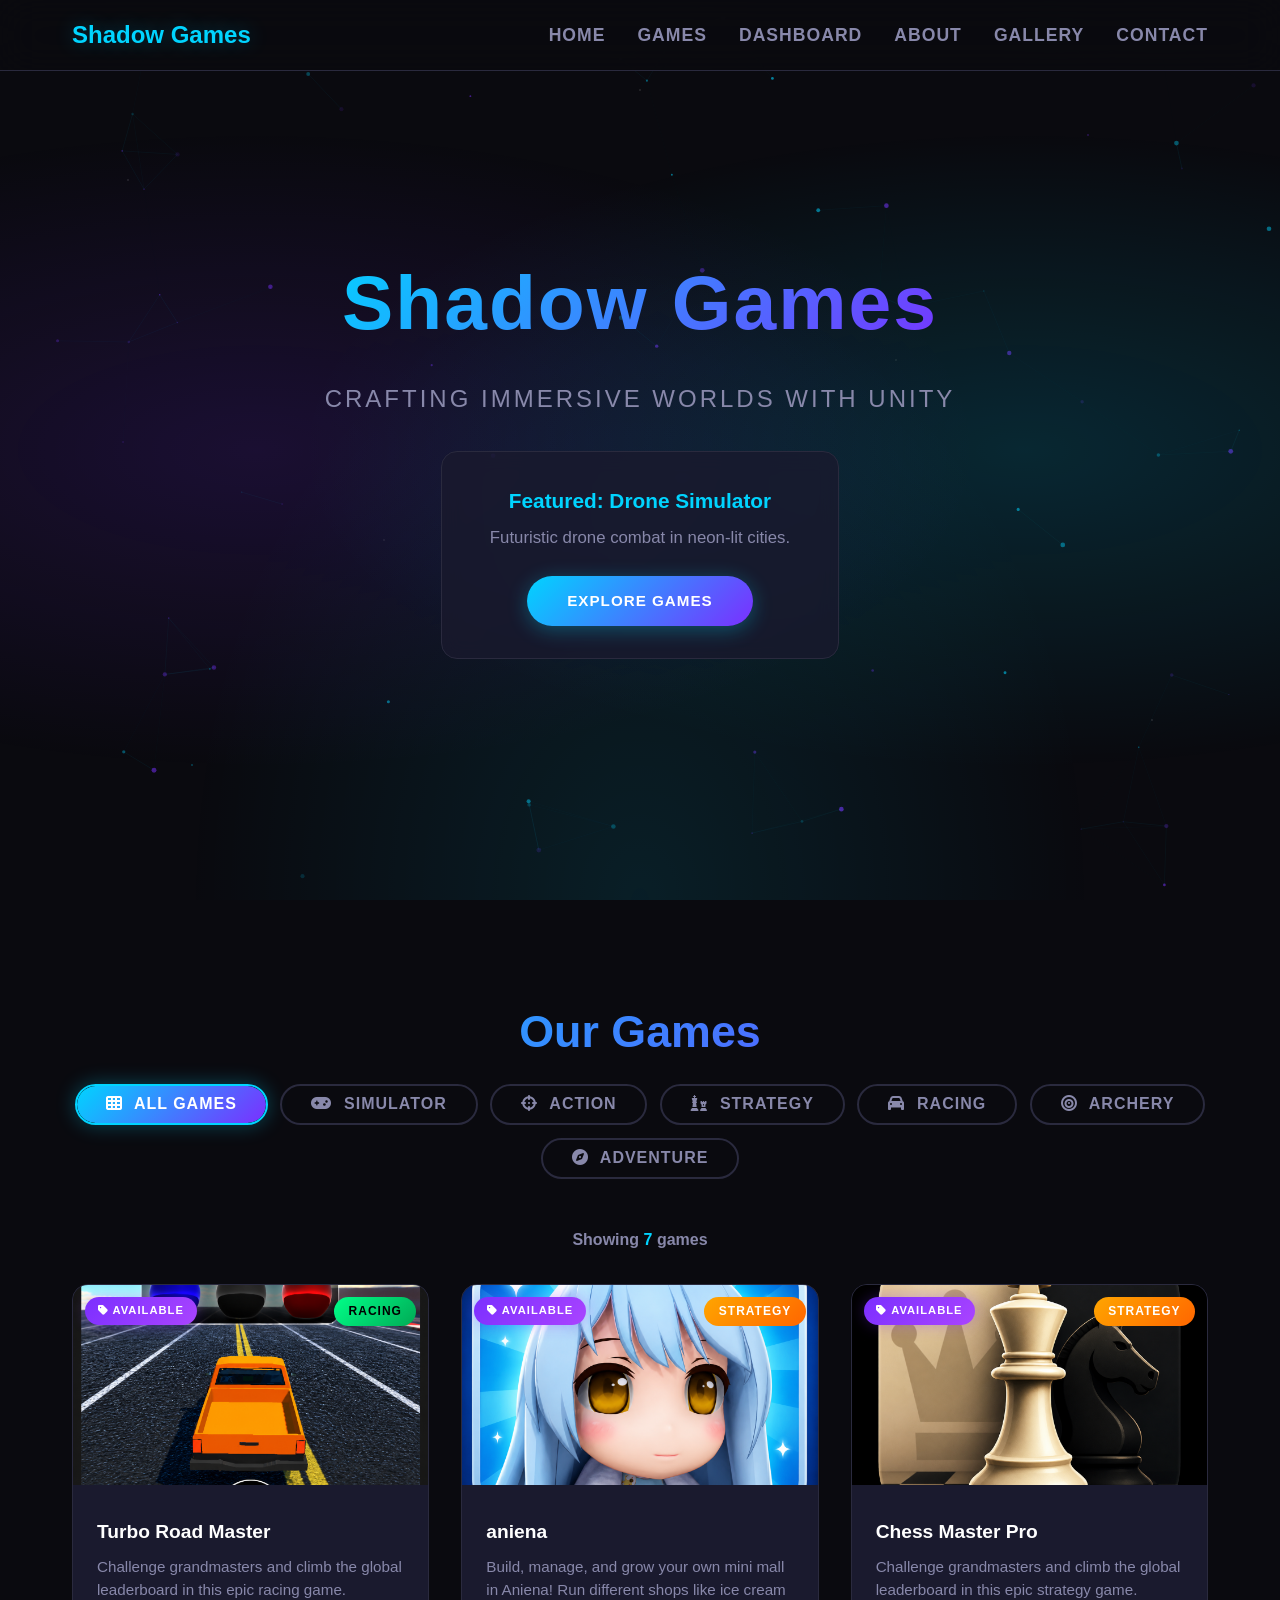
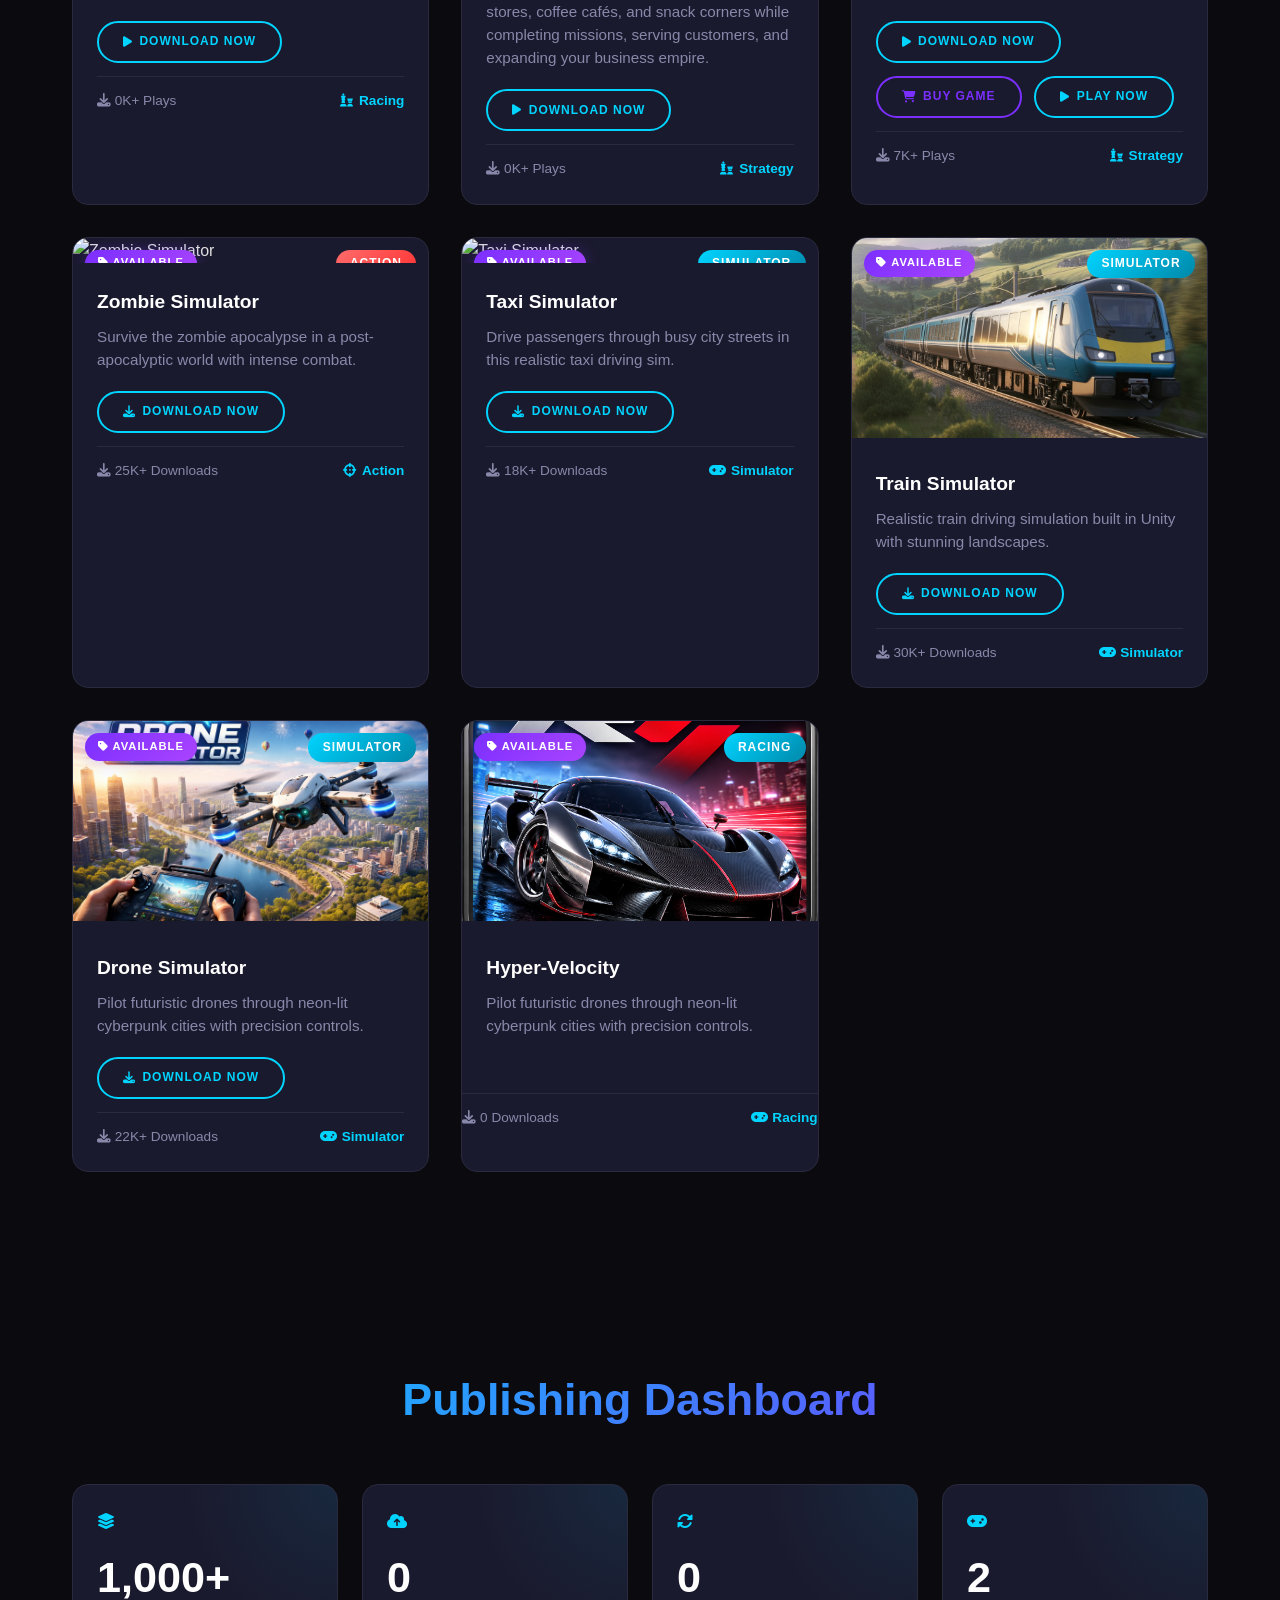
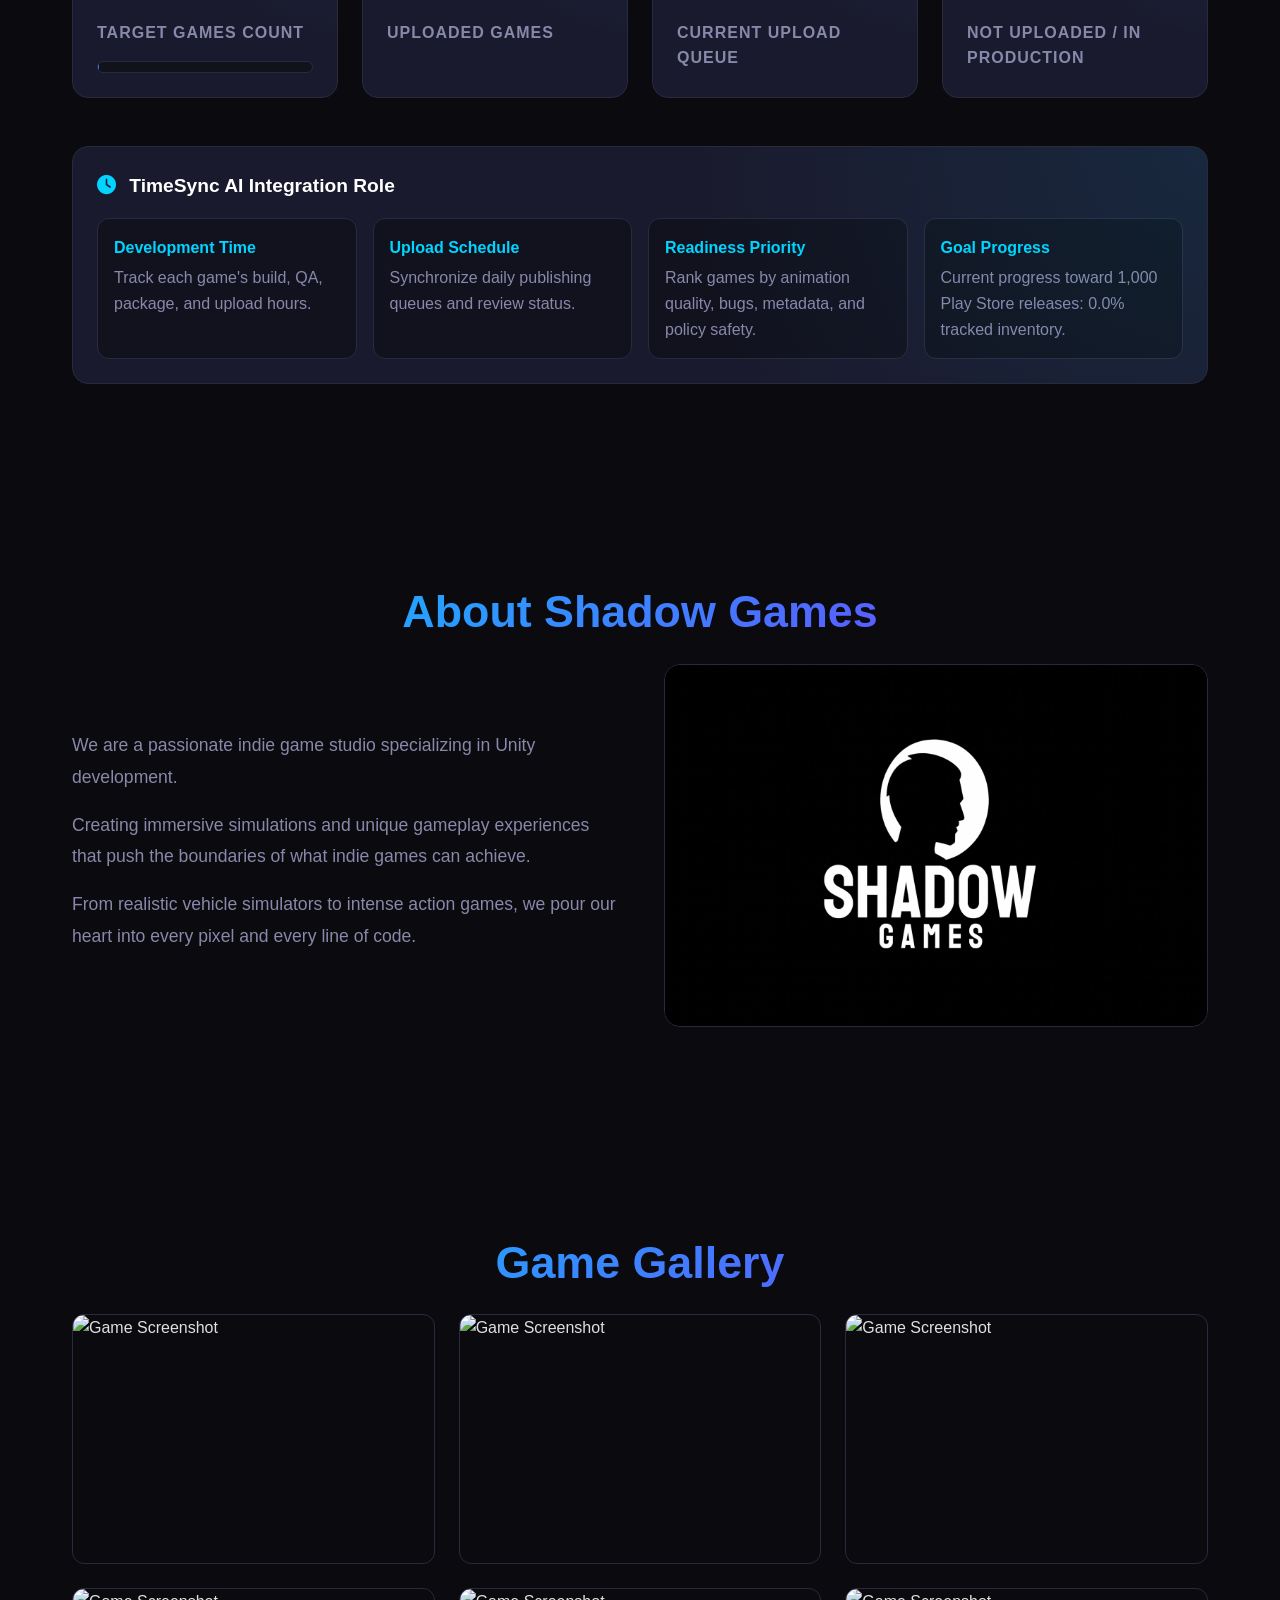
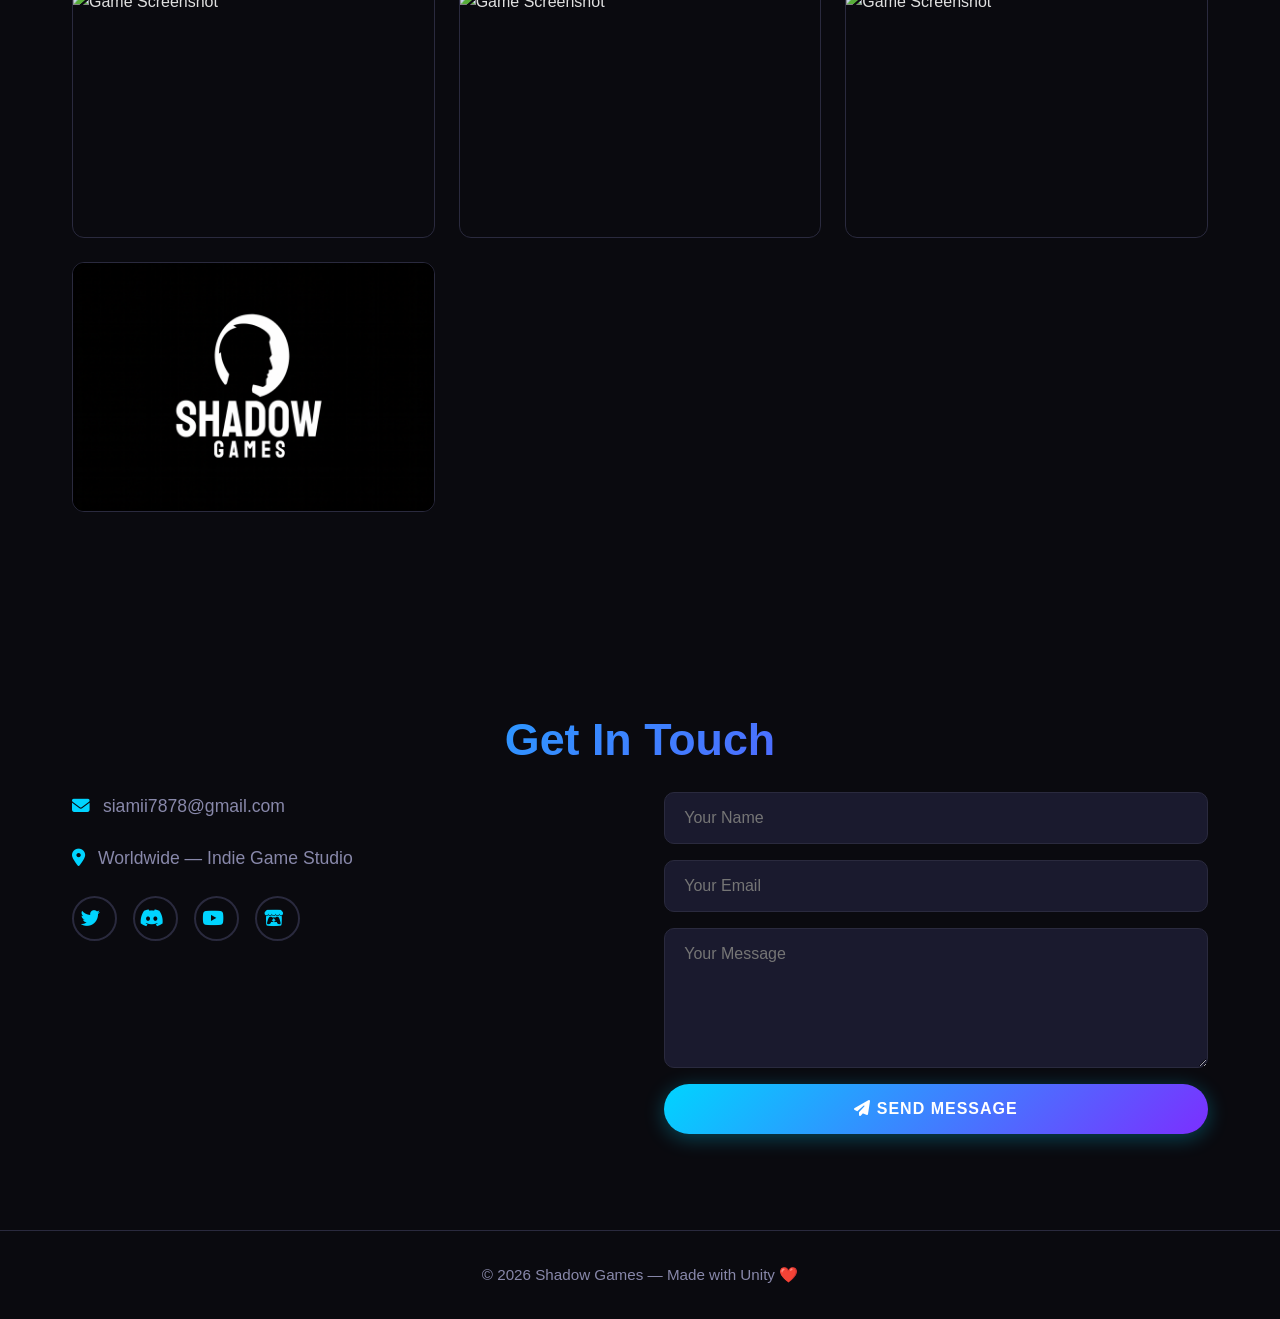
==== commit a591c584: "Add files via upload" ====
--- a/index.html
+++ b/index.html
@@ -1450,7 +1450,32 @@
       </div>
     </div>
 
-  </div>
+
+
+    <!-- hyper-velocity - Racing -->
+    <div class="game-card" data-category="racing">
+      <div class="card-image-wrapper">
+        <img src="ii14.png" alt="hyper-velocity" loading="lazy">
+        <span class="card-category-badge badge-simulator">Racing</span>
+        <span class="buy-badge"><i class="fas fa-tag"></i> Available</span>
+      </div>
+      <div class="card-info">
+        <h3>Hyper-Velocity</h3>
+        <p>Pilot futuristic drones through neon-lit cyberpunk cities with precision controls.</p>
+       <!--  <div class="game-buttons-row">
+          <a href="https://shadow-games343.itch.io/drone-simulator" class="game-button" target="_blank"><i class="fas fa-download"></i> Download Now</a>  -->
+          
+        </div>
+        <div class="game-card-info">
+          <span><i class="fas fa-download"></i> 0 Downloads</span>
+          <span class="card-category-label"><i class="fas fa-gamepad"></i> Racing</span>
+        </div>
+      </div>
+    </div>
+  </div>  
+
+
+
 
   <div class="no-results" id="noResults">
     <i class="fas fa-ghost"></i>
@@ -1462,7 +1487,7 @@
 <!-- PUBLISHING DASHBOARD -->
 <section id="dashboard" class="dashboard">
   <h2 class="section-title reveal">Publishing Dashboard</h2>
-  <p class="dashboard-intro reveal">TimeSync AI ready command center for scaling Shadow Games toward 1,000+ animated, mobile-optimized, Play Store-ready releases while tracking upload status, production readiness, and publishing progress.</p>
+  <p class="dashboard-intro reveal"></p>
 
   <div class="dashboard-stats reveal">
     <div class="dashboard-stat">
@@ -1488,7 +1513,7 @@
     </div>
   </div>
 
-  <div class="dashboard-grid reveal">
+ <!--  <div class="dashboard-grid reveal">
     <div class="dashboard-panel">
       <h3><i class="fas fa-check-circle"></i> Uploaded Games List</h3>
       <ul class="status-list">
@@ -1502,7 +1527,7 @@
         <li><div><strong>Drone Simulator</strong><span>Mobile optimization and store asset preparation.</span></div><span class="status-badge status-current">Queue</span></li>
       </ul>
     </div>
-    <!-- <div class="dashboard-panel">
+    <div class="dashboard-panel">
       <h3><i class="fas fa-tools"></i> Not Uploaded Games List</h3>
       <ul class="status-list">
         <li><div><strong>Turbo Road Master</strong><span>Animation polish and Android testing required.</span></div><span class="status-badge status-pending">Build</span></li>
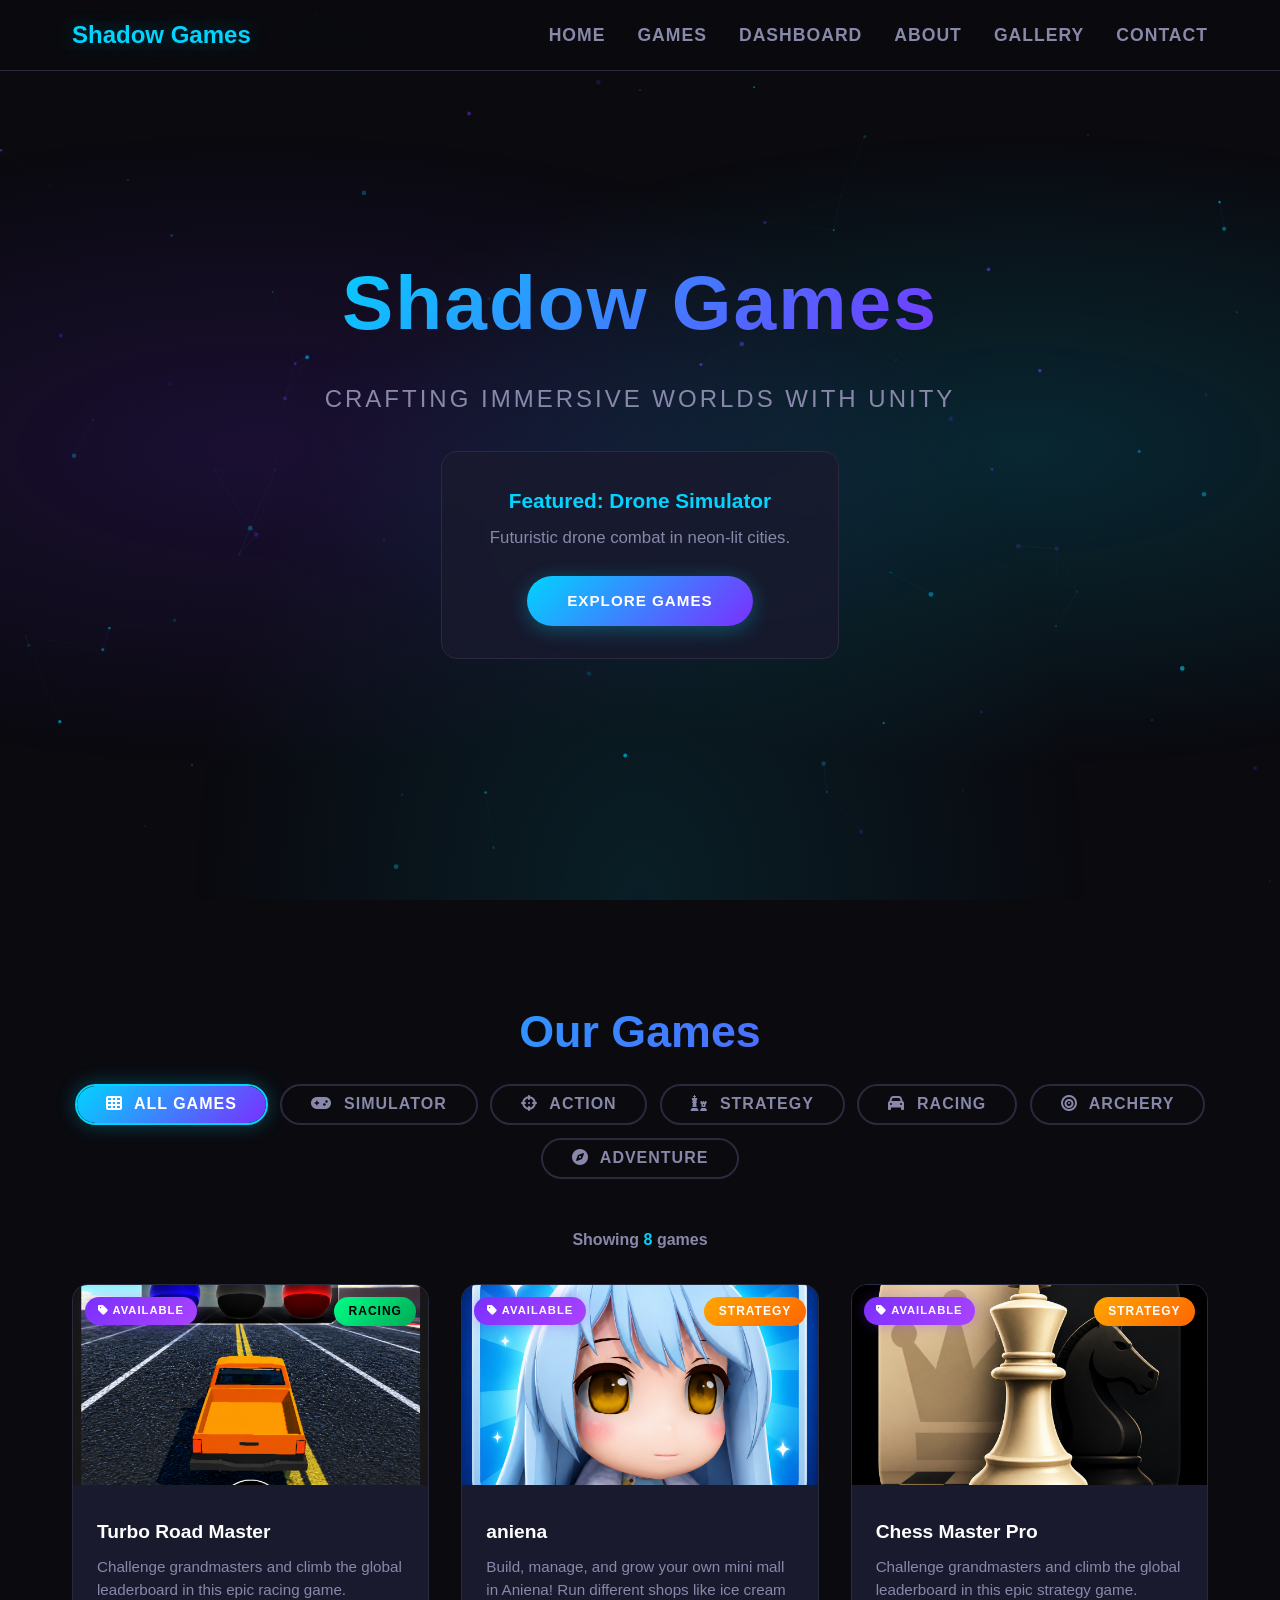
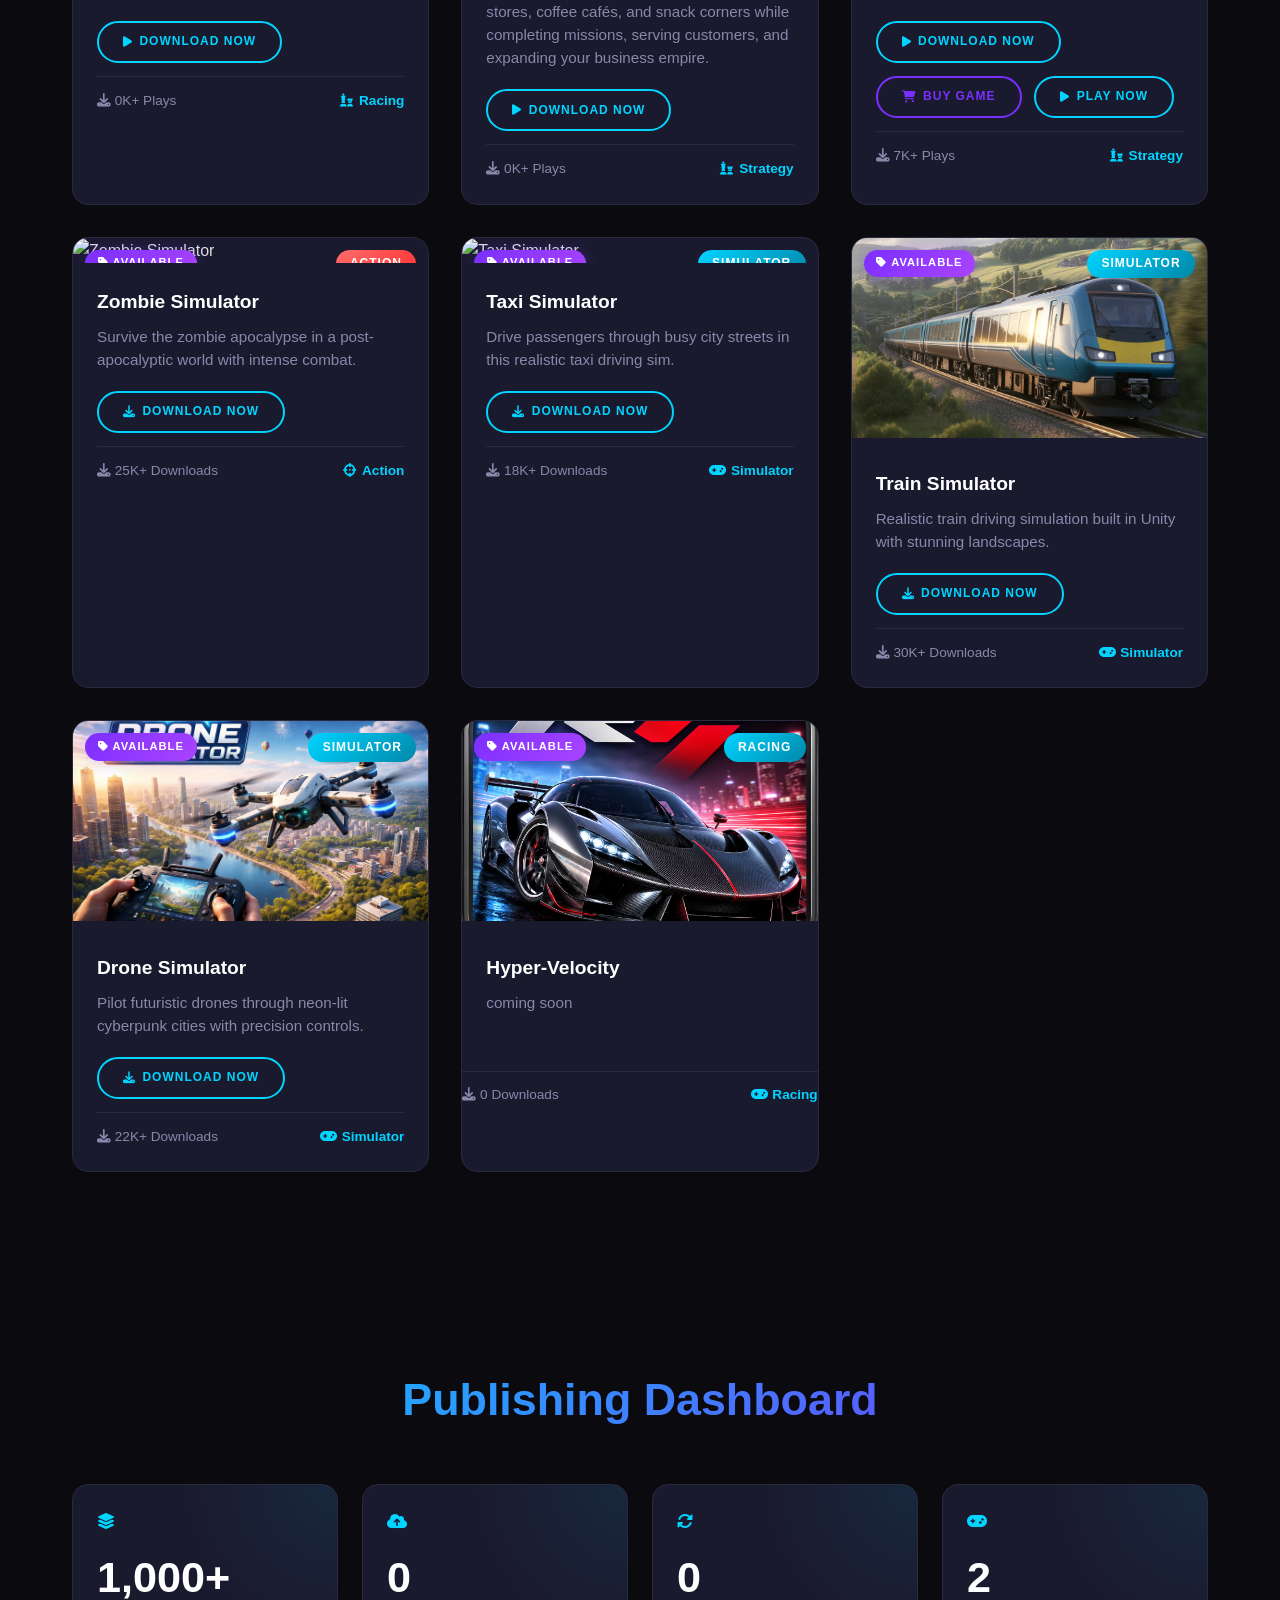
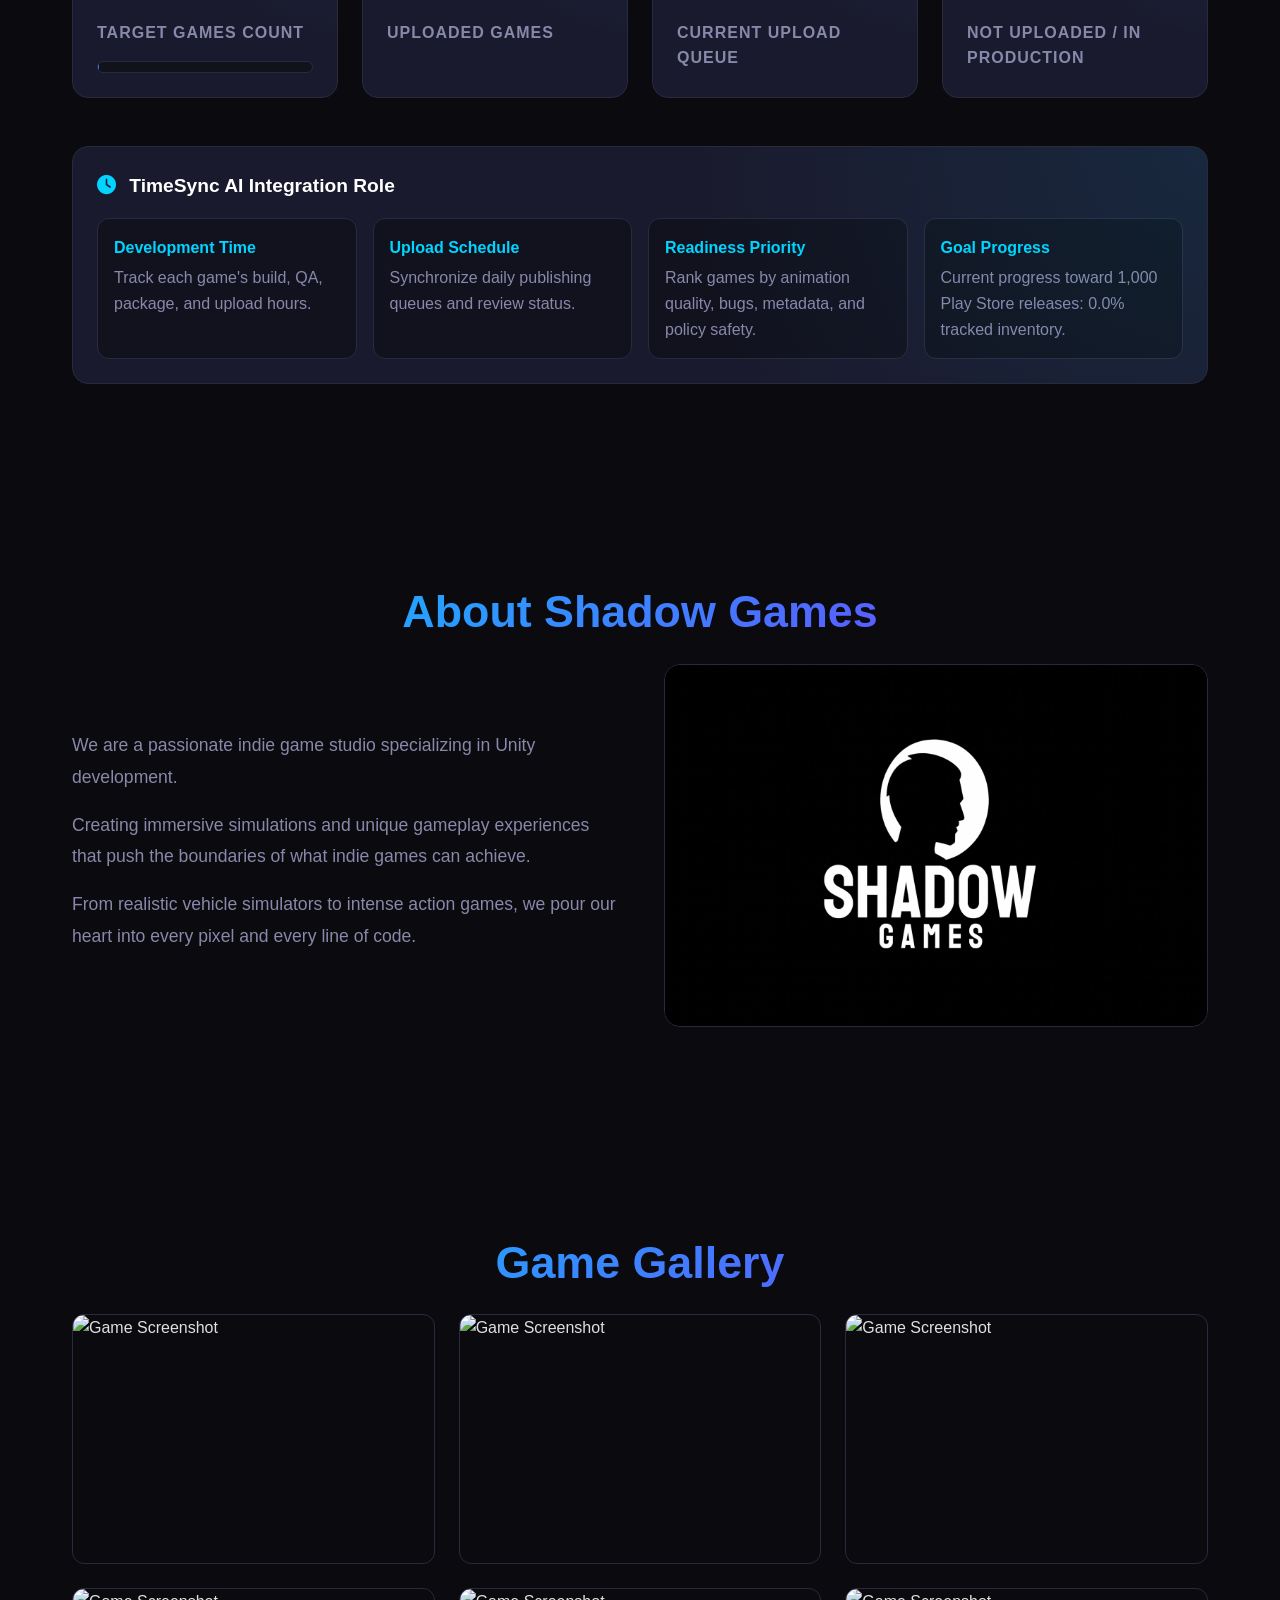
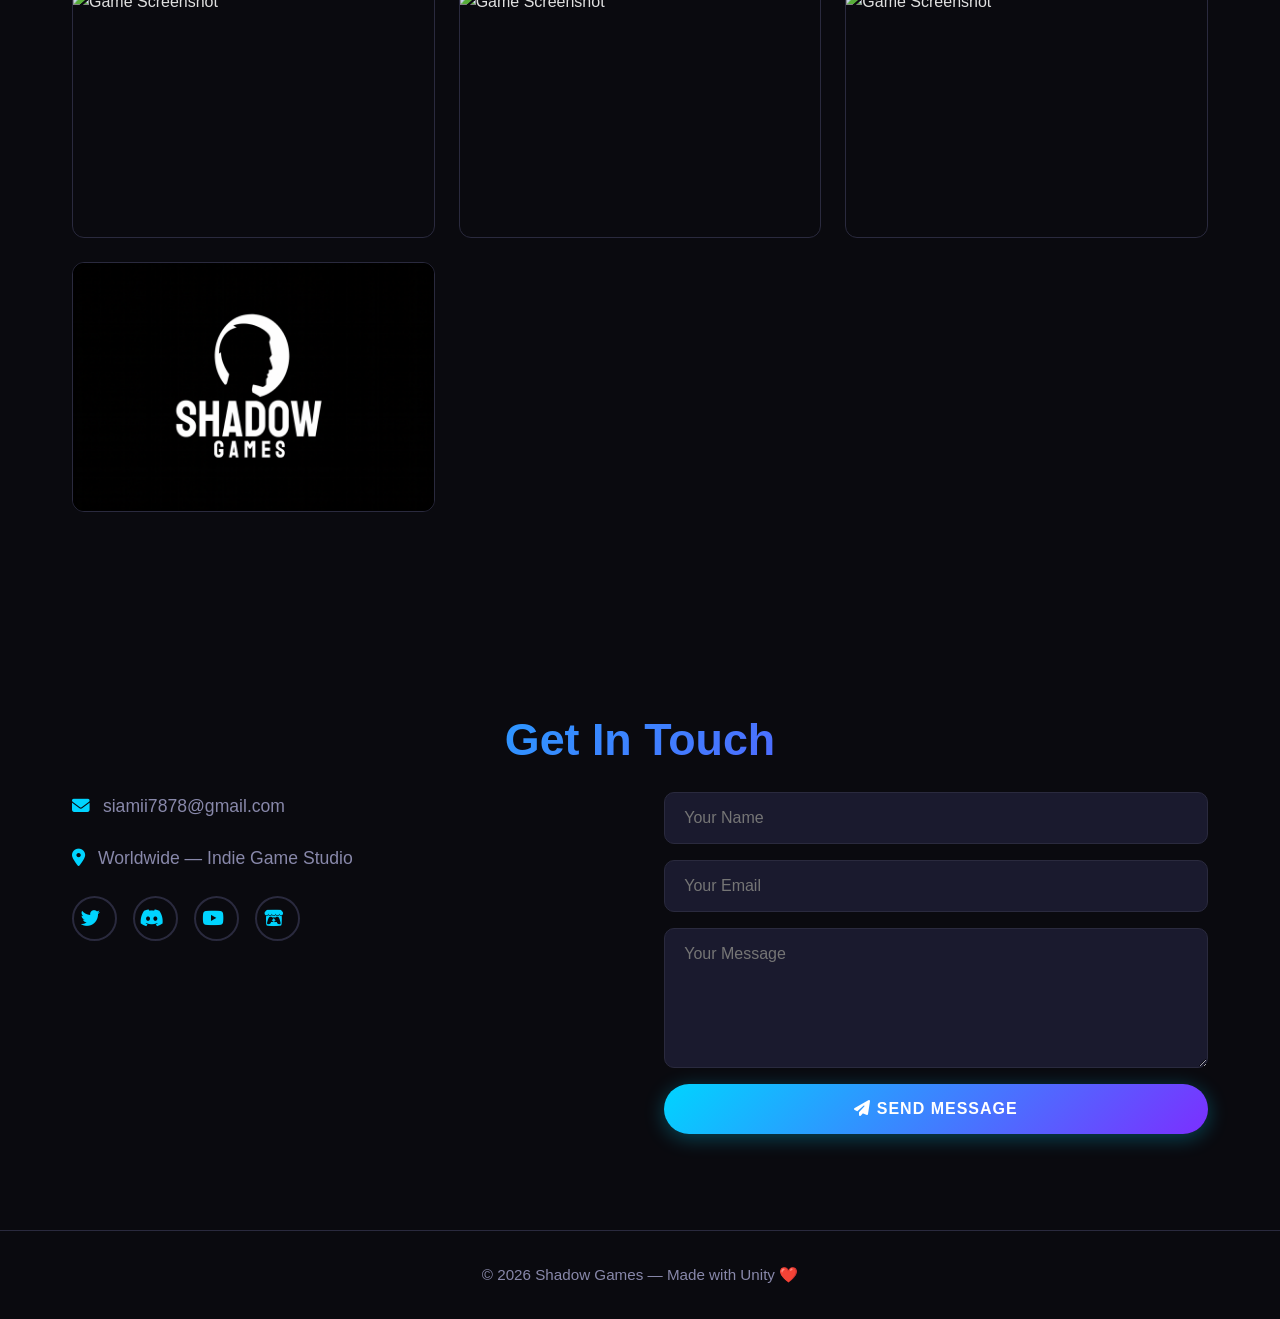
==== commit 568204d1: "Add files via upload" ====
--- a/index.html
+++ b/index.html
@@ -1265,7 +1265,7 @@
   </div>
 
   <div class="game-count reveal">
-    Showing <span id="gameCountDisplay">7</span> games
+    Showing <span id="gameCountDisplay">8</span> games
   </div>
 
   <div class="games-grid" id="gamesGrid">
@@ -1461,7 +1461,7 @@
       </div>
       <div class="card-info">
         <h3>Hyper-Velocity</h3>
-        <p>Pilot futuristic drones through neon-lit cyberpunk cities with precision controls.</p>
+        <p>coming soon</p>
        <!--  <div class="game-buttons-row">
           <a href="https://shadow-games343.itch.io/drone-simulator" class="game-button" target="_blank"><i class="fas fa-download"></i> Download Now</a>  -->
           
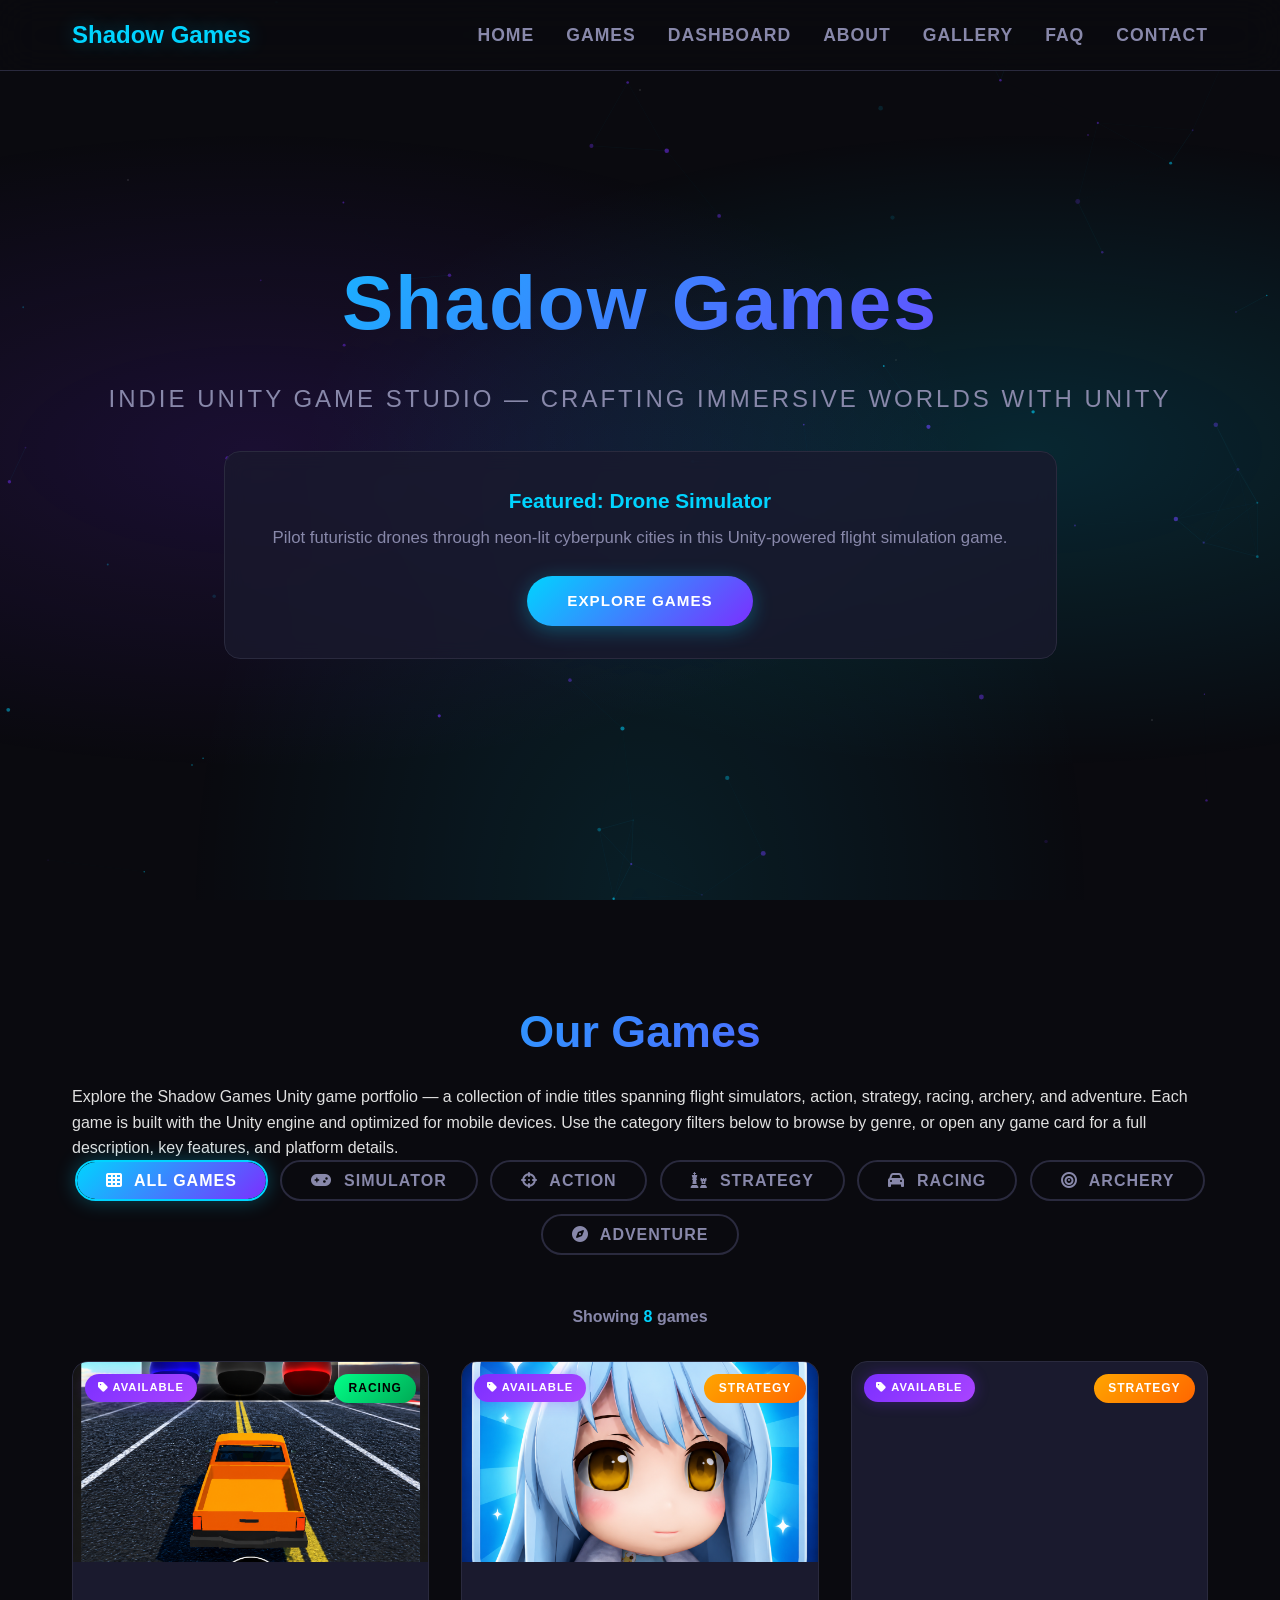
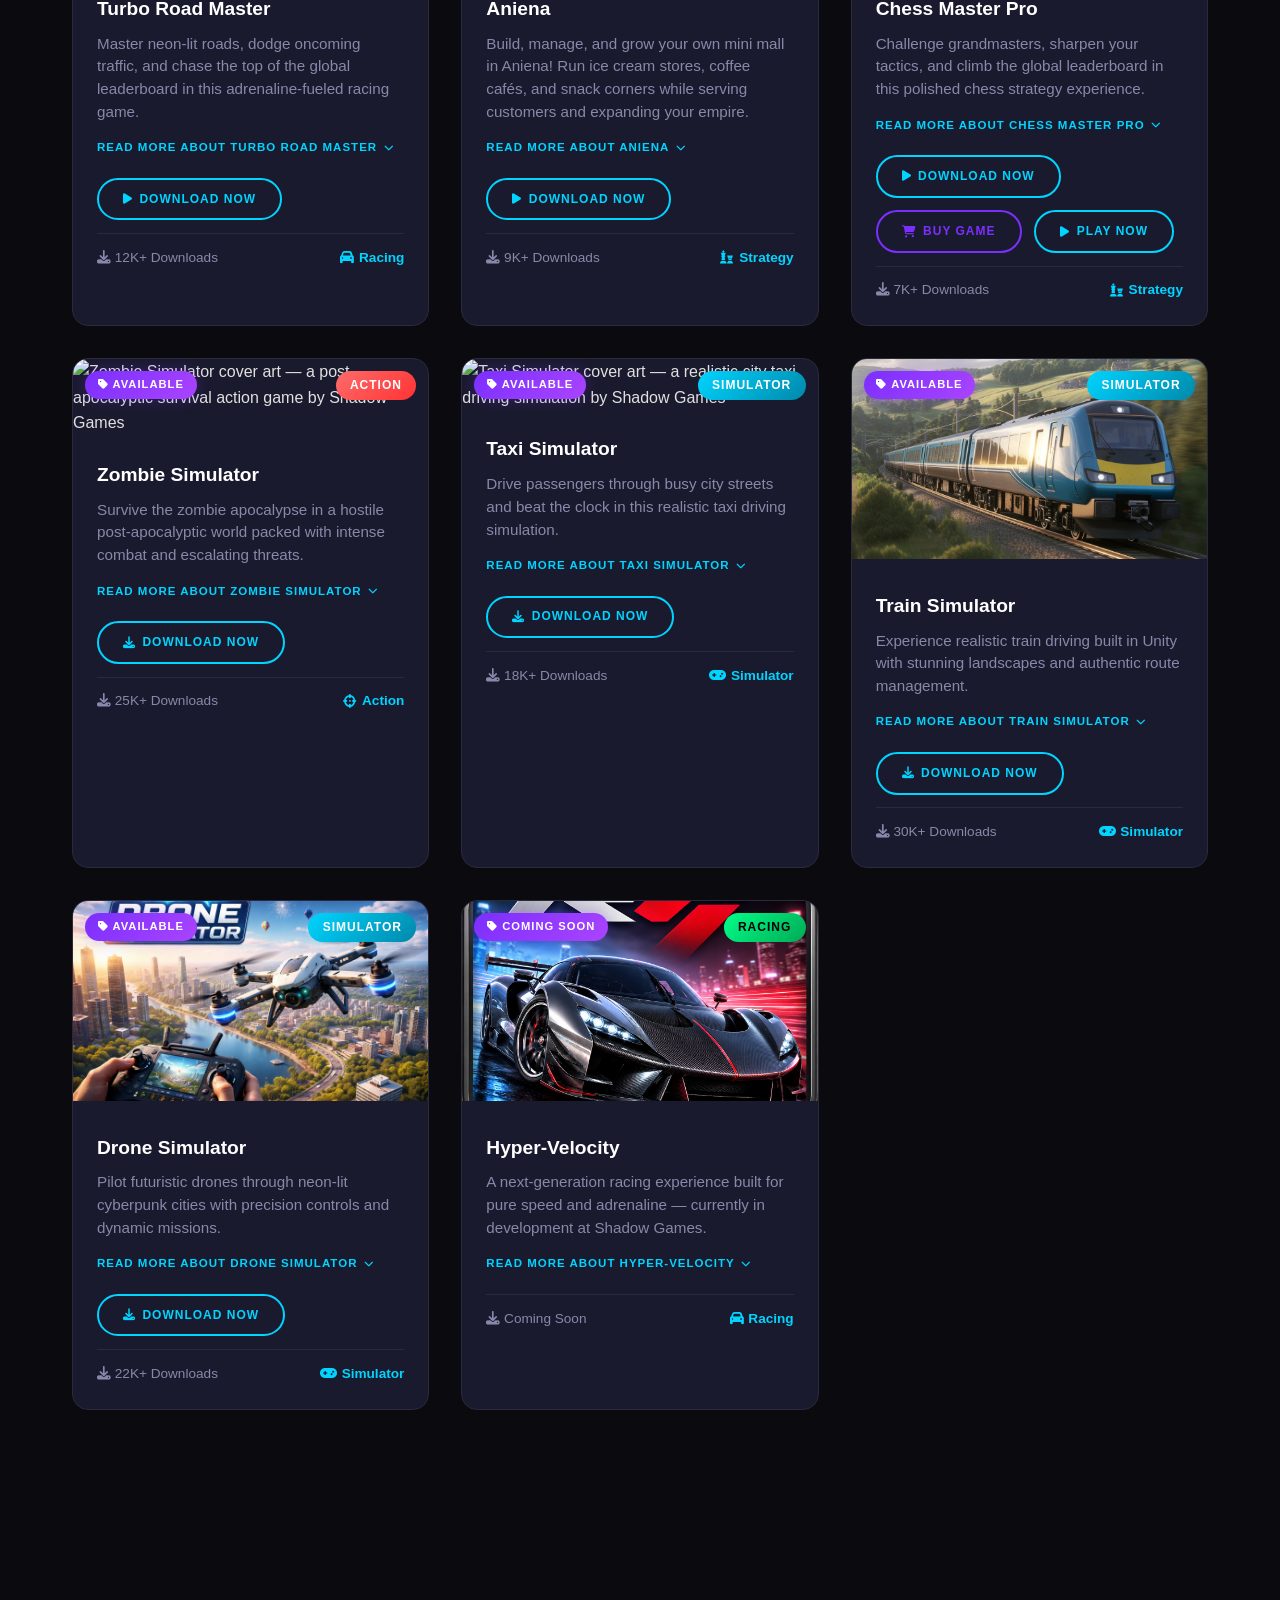
==== commit 5c6a8fb5: "Add files via upload" ====
--- a/index.html
+++ b/index.html
@@ -3,11 +3,63 @@
 
 <head>
 <meta charset="UTF-8">
-<meta name="viewport" content="width=device-width, initial-scale=1.0">
-<title>Shadow Games | Unity Indie Game Developer</title>
-<meta name="description" content="Shadow Games - Indie Unity Game Developer creating immersive simulation games.">
+<meta name="viewport" content="width=device-width, initial-scale=1.0, viewport-fit=cover">
+<meta http-equiv="X-UA-Compatible" content="IE=edge">
+<meta name="referrer" content="strict-origin-when-cross-origin">
+
+<!-- Security: Content Security Policy (declared early to cover all subsequent resources) -->
 <meta http-equiv="Content-Security-Policy" content="default-src 'self'; script-src 'self' 'unsafe-inline'; style-src 'self' 'unsafe-inline' https://cdn.fontsource.org https://cdnjs.cloudflare.com; font-src 'self' https://cdn.fontsource.org https://cdnjs.cloudflare.com data:; img-src 'self' https://image.qwenlm.ai data:; connect-src 'self' https://formspree.io; form-action https://formspree.io; object-src 'none'; frame-src 'none'; base-uri 'self'; upgrade-insecure-requests">
-<meta name="referrer" content="strict-origin-when-cross-origin">
+
+<title>Shadow Games | Unity Indie Game Developer Portfolio</title>
+<meta name="description" content="Shadow Games is an indie Unity game studio crafting immersive simulation, strategy, and action games. Explore the Unity game development portfolio.">
+<meta name="keywords" content="Shadow Games, Unity Game Developer, Indie Game Studio, Unity Portfolio, Mobile Game Developer, Android Games, iOS Games, Unity C#, Simulation Games, Strategy Games, Puzzle Games, Game Development, Indie Developer">
+<meta name="author" content="Shadow Games">
+<meta name="robots" content="index, follow, max-image-preview:large, max-snippet:-1, max-video-preview:-1">
+<meta name="googlebot" content="index, follow">
+<meta name="bingbot" content="index, follow">
+<meta name="theme-color" content="#0a0a0f">
+<meta name="color-scheme" content="dark">
+<meta name="application-name" content="Shadow Games">
+<meta name="apple-mobile-web-app-title" content="Shadow Games">
+<meta name="apple-mobile-web-app-capable" content="yes">
+<meta name="apple-mobile-web-app-status-bar-style" content="black-translucent">
+<meta name="mobile-web-app-capable" content="yes">
+<meta name="format-detection" content="telephone=no">
+
+<link rel="canonical" href="https://givingsiam8-max.github.io/shadow-games/">
+
+<!-- Performance: connection hints -->
+<link rel="preconnect" href="https://cdn.fontsource.org" crossorigin>
+<link rel="preconnect" href="https://cdnjs.cloudflare.com" crossorigin>
+<link rel="preconnect" href="https://image.qwenlm.ai" crossorigin>
+<link rel="dns-prefetch" href="https://formspree.io">
+
+<!-- Performance: preload critical fonts (Orbitron 700 for hero H1, Rajdhani 600 for body) -->
+<link rel="preload" href="https://cdn.fontsource.org/css/orbitron/700.css" as="style">
+<link rel="preload" href="https://cdn.fontsource.org/css/rajdhani/600.css" as="style">
+
+<!-- Icons & Manifest -->
+<link rel="icon" type="image/svg+xml" href="favicon.svg">
+<link rel="apple-touch-icon" href="favicon.svg">
+<link rel="mask-icon" href="favicon.svg" color="#00d4ff">
+<link rel="manifest" href="manifest.webmanifest">
+
+<!-- Open Graph -->
+<meta property="og:type" content="website">
+<meta property="og:site_name" content="Shadow Games">
+<meta property="og:title" content="Shadow Games | Unity Indie Game Developer Portfolio">
+<meta property="og:description" content="Indie Unity game studio crafting immersive simulation, strategy, and action games. Explore the Unity game development portfolio.">
+<meta property="og:url" content="https://givingsiam8-max.github.io/shadow-games/">
+<meta property="og:image" content="https://givingsiam8-max.github.io/shadow-games/ii14.png">
+<meta property="og:image:alt" content="Shadow Games — Unity indie game development portfolio showcase">
+<meta property="og:locale" content="en_US">
+
+<!-- Twitter Card -->
+<meta name="twitter:card" content="summary_large_image">
+<meta name="twitter:title" content="Shadow Games | Unity Indie Game Developer Portfolio">
+<meta name="twitter:description" content="Indie Unity game studio crafting immersive simulation, strategy, and action games. Explore the Unity game development portfolio.">
+<meta name="twitter:image" content="https://givingsiam8-max.github.io/shadow-games/ii14.png">
+<meta name="twitter:image:alt" content="Shadow Games — Unity indie game development portfolio showcase">
 
 <!-- Fontsource -->
 <link rel="stylesheet" href="https://cdn.fontsource.org/css/orbitron/400.css">
@@ -20,6 +72,256 @@
 
 <!-- FontAwesome -->
 <link rel="stylesheet" href="https://cdnjs.cloudflare.com/ajax/libs/font-awesome/6.5.1/css/all.min.css">
+
+<!-- JSON-LD Structured Data -->
+<script type="application/ld+json">
+{
+  "@context": "https://schema.org",
+  "@graph": [
+    {
+      "@type": "Organization",
+      "@id": "https://givingsiam8-max.github.io/shadow-games/#organization",
+      "name": "Shadow Games",
+      "alternateName": "Shadow Games Studio",
+      "url": "https://givingsiam8-max.github.io/shadow-games/",
+      "logo": "https://givingsiam8-max.github.io/shadow-games/favicon.svg",
+      "description": "Indie Unity game studio crafting immersive simulation, strategy, and action games for Android, iOS, and the web.",
+      "foundingDate": "2024",
+      "email": "siamii7878@gmail.com",
+      "founder": { "@id": "https://givingsiam8-max.github.io/shadow-games/#person" },
+      "sameAs": [
+        "https://youtube.com/@shadow-games36",
+        "https://shadow-games343.itch.io/"
+      ]
+    },
+    {
+      "@type": "Person",
+      "@id": "https://givingsiam8-max.github.io/shadow-games/#person",
+      "name": "Siam",
+      "jobTitle": "Unity Game Developer",
+      "description": "Professional Unity developer and founder of Shadow Games, an indie game studio focused on simulation, strategy, and action games.",
+      "url": "https://givingsiam8-max.github.io/shadow-games/",
+      "email": "siamii7878@gmail.com",
+      "knowsAbout": ["Unity", "C#", "Game Development", "Mobile Games", "Simulation Games", "Strategy Games"],
+      "worksFor": { "@id": "https://givingsiam8-max.github.io/shadow-games/#organization" },
+      "sameAs": [
+        "https://youtube.com/@shadow-games36",
+        "https://shadow-games343.itch.io/"
+      ]
+    },
+    {
+      "@type": "WebSite",
+      "@id": "https://givingsiam8-max.github.io/shadow-games/#website",
+      "url": "https://givingsiam8-max.github.io/shadow-games/",
+      "name": "Shadow Games",
+      "description": "Unity Indie Game Developer Portfolio",
+      "inLanguage": "en",
+      "publisher": { "@id": "https://givingsiam8-max.github.io/shadow-games/#organization" }
+    },
+    {
+      "@type": "VideoGame",
+      "name": "Turbo Road Master",
+      "description": "High-speed racing game where players master neon-lit roads, dodge traffic, and chase the global leaderboard.",
+      "genre": ["Racing"],
+      "gamePlatform": ["Android", "iOS", "Web Browser"],
+      "applicationCategory": "Game",
+      "operatingSystem": "Android, iOS, Web",
+      "url": "https://shadow-games343.itch.io/turbo-road-master",
+      "image": "https://givingsiam8-max.github.io/shadow-games/ii.10.png",
+      "author": { "@id": "https://givingsiam8-max.github.io/shadow-games/#organization" },
+      "publisher": { "@id": "https://givingsiam8-max.github.io/shadow-games/#organization" }
+    },
+    {
+      "@type": "VideoGame",
+      "name": "Aniena",
+      "description": "A mall management simulation where players build and run shops, serve customers, complete missions, and grow a retail empire.",
+      "genre": ["Strategy", "Simulation"],
+      "gamePlatform": ["Android", "iOS", "Web Browser"],
+      "applicationCategory": "Game",
+      "operatingSystem": "Android, iOS, Web",
+      "url": "https://shadow-games343.itch.io/aniena",
+      "image": "https://givingsiam8-max.github.io/shadow-games/ii9.png",
+      "author": { "@id": "https://givingsiam8-max.github.io/shadow-games/#organization" },
+      "publisher": { "@id": "https://givingsiam8-max.github.io/shadow-games/#organization" }
+    },
+    {
+      "@type": "VideoGame",
+      "name": "Chess Master Pro",
+      "description": "A polished chess experience to challenge grandmasters, sharpen tactics, and climb the global leaderboard.",
+      "genre": ["Strategy", "Puzzle"],
+      "gamePlatform": ["Android", "iOS", "Web Browser"],
+      "applicationCategory": "Game",
+      "operatingSystem": "Android, iOS, Web",
+      "url": "https://shadow-games343.itch.io/chess-master-pro",
+      "image": "https://givingsiam8-max.github.io/shadow-games/ii6.png",
+      "author": { "@id": "https://givingsiam8-max.github.io/shadow-games/#organization" },
+      "publisher": { "@id": "https://givingsiam8-max.github.io/shadow-games/#organization" }
+    },
+    {
+      "@type": "VideoGame",
+      "name": "Zombie Simulator",
+      "description": "Survive a post-apocalyptic zombie outbreak with intense combat, resource management, and escalating threats.",
+      "genre": ["Action", "Survival"],
+      "gamePlatform": ["Android", "iOS", "Web Browser"],
+      "applicationCategory": "Game",
+      "operatingSystem": "Android, iOS, Web",
+      "url": "https://shadow-games343.itch.io/zombie-simulator",
+      "image": "https://image.qwenlm.ai/public_source/0dcb20e6-b4c9-4938-9fac-b5a70532fda3/162538da0-155a-4cb9-87be-182711600330.png",
+      "author": { "@id": "https://givingsiam8-max.github.io/shadow-games/#organization" },
+      "publisher": { "@id": "https://givingsiam8-max.github.io/shadow-games/#organization" }
+    },
+    {
+      "@type": "VideoGame",
+      "name": "Taxi Simulator",
+      "description": "A realistic taxi driving simulation where players navigate busy city streets, pick up passengers, and beat the clock.",
+      "genre": ["Simulation"],
+      "gamePlatform": ["Android", "iOS", "Web Browser"],
+      "applicationCategory": "Game",
+      "operatingSystem": "Android, iOS, Web",
+      "url": "https://shadow-games343.itch.io/taxi-simulator",
+      "image": "https://image.qwenlm.ai/public_source/0dcb20e6-b4c9-4938-9fac-b5a70532fda3/12a388fe3-1ff2-4064-91f8-d8881c51dc69.png",
+      "author": { "@id": "https://givingsiam8-max.github.io/shadow-games/#organization" },
+      "publisher": { "@id": "https://givingsiam8-max.github.io/shadow-games/#organization" }
+    },
+    {
+      "@type": "VideoGame",
+      "name": "Train Simulator",
+      "description": "Realistic train driving simulation built in Unity with stunning landscapes, authentic controls, and dynamic routes.",
+      "genre": ["Simulation"],
+      "gamePlatform": ["Android", "iOS", "Web Browser"],
+      "applicationCategory": "Game",
+      "operatingSystem": "Android, iOS, Web",
+      "url": "https://shadow-games343.itch.io/train-simulator",
+      "image": "https://givingsiam8-max.github.io/shadow-games/ii2.jpeg",
+      "author": { "@id": "https://givingsiam8-max.github.io/shadow-games/#organization" },
+      "publisher": { "@id": "https://givingsiam8-max.github.io/shadow-games/#organization" }
+    },
+    {
+      "@type": "VideoGame",
+      "name": "Drone Simulator",
+      "description": "Pilot futuristic drones through neon-lit cyberpunk cities with precision controls, dynamic missions, and stunning visuals.",
+      "genre": ["Simulation"],
+      "gamePlatform": ["Android", "iOS", "Web Browser"],
+      "applicationCategory": "Game",
+      "operatingSystem": "Android, iOS, Web",
+      "url": "https://shadow-games343.itch.io/drone-simulator",
+      "image": "https://givingsiam8-max.github.io/shadow-games/ii3.png",
+      "author": { "@id": "https://givingsiam8-max.github.io/shadow-games/#organization" },
+      "publisher": { "@id": "https://givingsiam8-max.github.io/shadow-games/#organization" }
+    },
+    {
+      "@type": "VideoGame",
+      "name": "Hyper-Velocity",
+      "description": "A next-generation racing experience currently in development at Shadow Games, built for speed and adrenaline.",
+      "genre": ["Racing"],
+      "gamePlatform": ["Android", "iOS", "Web Browser"],
+      "applicationCategory": "Game",
+      "operatingSystem": "Android, iOS, Web",
+      "image": "https://givingsiam8-max.github.io/shadow-games/ii14.png",
+      "author": { "@id": "https://givingsiam8-max.github.io/shadow-games/#organization" },
+      "publisher": { "@id": "https://givingsiam8-max.github.io/shadow-games/#organization" }
+    },
+    {
+      "@type": "ItemList",
+      "name": "Shadow Games Unity Game Portfolio",
+      "description": "A collection of eight indie Unity games by Shadow Games spanning simulation, strategy, action, and racing genres.",
+      "numberOfItems": 8,
+      "itemListElement": [
+        { "@type": "ListItem", "position": 1, "name": "Turbo Road Master", "url": "https://shadow-games343.itch.io/turbo-road-master" },
+        { "@type": "ListItem", "position": 2, "name": "Aniena", "url": "https://shadow-games343.itch.io/aniena" },
+        { "@type": "ListItem", "position": 3, "name": "Chess Master Pro", "url": "https://shadow-games343.itch.io/chess-master-pro" },
+        { "@type": "ListItem", "position": 4, "name": "Zombie Simulator", "url": "https://shadow-games343.itch.io/zombie-simulator" },
+        { "@type": "ListItem", "position": 5, "name": "Taxi Simulator", "url": "https://shadow-games343.itch.io/taxi-simulator" },
+        { "@type": "ListItem", "position": 6, "name": "Train Simulator", "url": "https://shadow-games343.itch.io/train-simulator" },
+        { "@type": "ListItem", "position": 7, "name": "Drone Simulator", "url": "https://shadow-games343.itch.io/drone-simulator" },
+        { "@type": "ListItem", "position": 8, "name": "Hyper-Velocity" }
+      ]
+    },
+    {
+      "@type": "FAQPage",
+      "@id": "https://givingsiam8-max.github.io/shadow-games/#faq",
+      "mainEntity": [
+        {
+          "@type": "Question",
+          "name": "What is Shadow Games?",
+          "acceptedAnswer": {
+            "@type": "Answer",
+            "text": "Shadow Games is an independent indie game studio specializing in Unity game development with C#. The studio designs and builds simulation, strategy, and action games for Android, iOS, and the web. The portfolio includes eight titles such as Drone Simulator, Turbo Road Master, Chess Master Pro, Zombie Simulator, and Train Simulator."
+          }
+        },
+        {
+          "@type": "Question",
+          "name": "What game engine does Shadow Games use?",
+          "acceptedAnswer": {
+            "@type": "Answer",
+            "text": "Shadow Games uses the Unity game engine with C# for all game development. The studio covers the full pipeline including game design, core gameplay programming, physics, user interface, art direction, and mobile optimization."
+          }
+        },
+        {
+          "@type": "Question",
+          "name": "What platforms are Shadow Games available on?",
+          "acceptedAnswer": {
+            "@type": "Answer",
+            "text": "Shadow Games titles are developed for Android, iOS, and web browsers. Games are optimized for a wide range of mobile devices from low-end to flagship, with Android App Bundles (AAB) prepared for Google Play Store publication."
+          }
+        },
+        {
+          "@type": "Question",
+          "name": "Where can I download Shadow Games?",
+          "acceptedAnswer": {
+            "@type": "Answer",
+            "text": "Shadow Games titles are available for download on itch.io at shadow-games343.itch.io. Chess Master Pro is also playable directly in the browser. The studio is expanding toward Google Play Store publication."
+          }
+        },
+        {
+          "@type": "Question",
+          "name": "How many games has Shadow Games made?",
+          "acceptedAnswer": {
+            "@type": "Answer",
+            "text": "Shadow Games has developed eight Unity games across multiple genres: Turbo Road Master (Racing), Aniena (Strategy/Simulation), Chess Master Pro (Strategy/Puzzle), Zombie Simulator (Action/Survival), Taxi Simulator (Simulation), Train Simulator (Simulation), Drone Simulator (Simulation), and Hyper-Velocity (Racing, in development)."
+          }
+        },
+        {
+          "@type": "Question",
+          "name": "How can I contact Shadow Games?",
+          "acceptedAnswer": {
+            "@type": "Answer",
+            "text": "You can contact Shadow Games by emailing siamii7878@gmail.com or by using the contact form on the Shadow Games website. The studio is a remote indie game developer available for partnership and collaboration inquiries worldwide."
+          }
+        },
+        {
+          "@type": "Question",
+          "name": "Who is the developer behind Shadow Games?",
+          "acceptedAnswer": {
+            "@type": "Answer",
+            "text": "Shadow Games is a solo-driven indie studio founded by Siam, a professional Unity game developer. The studio handles the entire development pipeline from concept and C# programming to mobile optimization and store-ready packaging."
+          }
+        },
+        {
+          "@type": "Question",
+          "name": "What is the featured game from Shadow Games?",
+          "acceptedAnswer": {
+            "@type": "Answer",
+            "text": "The featured game is Drone Simulator, a Unity simulation where players pilot futuristic drones through neon-lit cyberpunk cities with precision controls, dynamic missions, and atmospheric visuals. It showcases the studio's strength in simulation design."
+          }
+        }
+      ]
+    },
+    {
+      "@type": "BreadcrumbList",
+      "@id": "https://givingsiam8-max.github.io/shadow-games/#breadcrumb",
+      "itemListElement": [
+        { "@type": "ListItem", "position": 1, "name": "Home", "item": "https://givingsiam8-max.github.io/shadow-games/" },
+        { "@type": "ListItem", "position": 2, "name": "Games", "item": "https://givingsiam8-max.github.io/shadow-games/#games" },
+        { "@type": "ListItem", "position": 3, "name": "Dashboard", "item": "https://givingsiam8-max.github.io/shadow-games/#dashboard" },
+        { "@type": "ListItem", "position": 4, "name": "About", "item": "https://givingsiam8-max.github.io/shadow-games/#about" },
+        { "@type": "ListItem", "position": 5, "name": "Gallery", "item": "https://givingsiam8-max.github.io/shadow-games/#gallery" },
+        { "@type": "ListItem", "position": 6, "name": "Contact", "item": "https://givingsiam8-max.github.io/shadow-games/#contact" }
+      ]
+    }
+  ]
+}
+</script>
 
 <style>
 *, *::before, *::after {
@@ -1047,14 +1349,14 @@
   font-size: 0.95rem;
 }
 
-/* SCROLL ANIMATIONS */
-.reveal {
+/* SCROLL ANIMATIONS (progressive enhancement — hidden state only applies when JS is active) */
+.js-enabled .reveal {
   opacity: 0;
   transform: translateY(30px);
   transition: all 0.6s ease-out;
 }
 
-.reveal.visible {
+.js-enabled .reveal.visible {
   opacity: 1;
   transform: translateY(0);
 }
@@ -1191,323 +1493,823 @@
   z-index: 2;
   box-shadow: 0 0 15px var(--accent-purple-glow);
 }
+
+/* ACCESSIBILITY: Skip link */
+.skip-link {
+  position: absolute;
+  top: -100px;
+  left: 0;
+  z-index: 3000;
+  padding: 0.75rem 1.5rem;
+  background: var(--accent-primary);
+  color: var(--bg-primary);
+  font-family: 'Orbitron', sans-serif;
+  font-weight: 700;
+  font-size: 0.9rem;
+  text-decoration: none;
+  border-radius: 0 0 12px 0;
+  transition: top 0.25s ease;
+}
+
+.skip-link:focus {
+  top: 0;
+}
+
+/* ACCESSIBILITY: Visible focus for keyboard users */
+:focus-visible {
+  outline: 2px solid var(--accent-primary);
+  outline-offset: 3px;
+  border-radius: 4px;
+}
+
+a:focus-visible,
+.game-button:focus-visible,
+.buy-button:focus-visible,
+.filter-btn:focus-visible,
+.cta-button:focus-visible,
+.contact-form button:focus-visible,
+.social-links a:focus-visible {
+  outline: 2px solid var(--accent-primary);
+  outline-offset: 3px;
+}
+
+/* ACCESSIBILITY: Screen-reader-only utility */
+.sr-only {
+  position: absolute;
+  width: 1px;
+  height: 1px;
+  padding: 0;
+  margin: -1px;
+  overflow: hidden;
+  clip: rect(0, 0, 0, 0);
+  white-space: nowrap;
+  border: 0;
+}
+
+/* GAME DESCRIPTION: expandable details/summary */
+.game-desc {
+  margin-bottom: 1.2rem;
+}
+
+.game-desc > p {
+  color: var(--text-secondary);
+  font-size: 0.95rem;
+  line-height: 1.5;
+  margin: 0;
+}
+
+.game-desc details {
+  margin-top: 0.6rem;
+}
+
+.game-desc summary {
+  display: inline-flex;
+  align-items: center;
+  gap: 0.4rem;
+  cursor: pointer;
+  color: var(--accent-primary);
+  font-family: 'Orbitron', sans-serif;
+  font-size: 0.72rem;
+  font-weight: 700;
+  letter-spacing: 1px;
+  text-transform: uppercase;
+  list-style: none;
+  user-select: none;
+  transition: color 0.3s ease;
+}
+
+.game-desc summary::-webkit-details-marker { display: none; }
+.game-desc summary::marker { display: none; }
+
+.game-desc summary::after {
+  content: '\f078';
+  font-family: 'Font Awesome 6 Free';
+  font-weight: 900;
+  font-size: 0.6rem;
+  transition: transform 0.3s ease;
+}
+
+.game-desc details[open] summary::after {
+  transform: rotate(180deg);
+}
+
+.game-desc summary:hover {
+  color: var(--accent-secondary);
+}
+
+.game-desc .desc-expanded {
+  margin-top: 0.9rem;
+  padding-top: 0.9rem;
+  border-top: 1px solid var(--border-color);
+  animation: fadeInUp 0.3s ease-out;
+}
+
+.game-desc .desc-expanded p {
+  color: var(--text-secondary);
+  font-size: 0.92rem;
+  line-height: 1.6;
+  margin-bottom: 0.7rem;
+}
+
+.game-meta {
+  display: grid;
+  grid-template-columns: repeat(2, minmax(0, 1fr));
+  gap: 0.5rem;
+  margin-top: 0.8rem;
+}
+
+.game-meta-item {
+  display: flex;
+  align-items: center;
+  gap: 0.45rem;
+  padding: 0.5rem 0.7rem;
+  background: rgba(10, 10, 15, 0.45);
+  border: 1px solid var(--border-color);
+  border-radius: 8px;
+  font-size: 0.78rem;
+  color: var(--text-secondary);
+}
+
+.game-meta-item i {
+  color: var(--accent-primary);
+  font-size: 0.85rem;
+  flex: 0 0 auto;
+}
+
+.game-meta-item strong {
+  color: var(--text-primary);
+  font-weight: 600;
+  margin-right: 0.2rem;
+}
+
+.game-features {
+  margin: 0.8rem 0 0;
+  padding-left: 1.1rem;
+  list-style: none;
+}
+
+.game-features li {
+  position: relative;
+  color: var(--text-secondary);
+  font-size: 0.85rem;
+  line-height: 1.5;
+  margin-bottom: 0.35rem;
+  padding-left: 0.3rem;
+}
+
+.game-features li::before {
+  content: '\f00c';
+  font-family: 'Font Awesome 6 Free';
+  font-weight: 900;
+  color: var(--accent-primary);
+  font-size: 0.7rem;
+  margin-right: 0.5rem;
+}
+
+@media (max-width: 768px) {
+  .game-meta {
+    grid-template-columns: 1fr;
+  }
+}
+
+/* ACCESSIBILITY: Form field labels */
+.form-field {
+  margin-bottom: 1rem;
+  display: flex;
+  flex-direction: column;
+  gap: 0.35rem;
+}
+
+.form-field label {
+  color: var(--text-secondary);
+  font-size: 0.85rem;
+  font-family: 'Rajdhani', sans-serif;
+  font-weight: 600;
+  letter-spacing: 0.02em;
+  padding-left: 0.2rem;
+}
+
+/* GALLERY: figure wrapper (preserves existing gallery-item layout) */
+.gallery-figure {
+  margin: 0;
+  position: relative;
+  overflow: hidden;
+}
+
+.gallery-figure img.gallery-item {
+  width: 100%;
+  height: 100%;
+  object-fit: cover;
+  display: block;
+}
+
+/* FOOTER: tagline enhancement */
+footer {
+  text-align: center;
+}
+
+.footer-tagline {
+  margin-top: 0.4rem;
+  font-size: 0.78rem;
+  color: var(--text-secondary);
+  opacity: 0.7;
+  font-family: 'Rajdhani', sans-serif;
+  letter-spacing: 0.03em;
+}
+
+/* SOCIAL: disabled placeholder links keep visual layout without broken href */
+.social-link-disabled {
+  opacity: 0.4;
+  cursor: not-allowed;
+  pointer-events: none;
+}
+
+/* ============================ */
+/* FAQ SECTION */
+/* ============================ */
+.faq {
+  padding: 4rem 2rem;
+  max-width: 800px;
+  margin: 0 auto;
+}
+.faq-list {
+  display: flex;
+  flex-direction: column;
+  gap: 1rem;
+}
+.faq-item {
+  background: var(--bg-card, #1a1a2e);
+  border: 1px solid rgba(0, 212, 255, 0.15);
+  border-radius: 8px;
+  padding: 1.25rem 1.5rem;
+  transition: border-color 0.3s ease;
+}
+.faq-item[open] {
+  border-color: rgba(0, 212, 255, 0.4);
+}
+.faq-item summary {
+  cursor: pointer;
+  font-size: 1.05rem;
+  font-weight: 600;
+  color: var(--accent-primary, #00d4ff);
+  list-style: none;
+  display: flex;
+  justify-content: space-between;
+  align-items: center;
+  gap: 1rem;
+}
+.faq-item summary::-webkit-details-marker {
+  display: none;
+}
+.faq-item summary::after {
+  content: '+';
+  font-size: 1.3rem;
+  font-weight: 400;
+  transition: transform 0.3s ease;
+  flex-shrink: 0;
+}
+.faq-item[open] summary::after {
+  transform: rotate(45deg);
+}
+.faq-answer {
+  padding-top: 0.75rem;
+  color: var(--text-secondary, #b0b0c0);
+  line-height: 1.6;
+}
+.faq-answer a {
+  color: var(--accent-primary, #00d4ff);
+  text-decoration: underline;
+}
+
+/* ============================ */
+/* PERFORMANCE: content-visibility for off-screen sections (reduces rendering cost) */
+/* ============================ */
+#dashboard,
+#about,
+#gallery,
+#faq,
+#contact,
+footer {
+  content-visibility: auto;
+  contain-intrinsic-size: 1px 600px;
+}
+
+/* Hint compositor for animated elements (smooth scrolling / transforms) */
+.reveal {
+  will-change: opacity, transform;
+}
+
+/* ============================ */
+/* ACCESSIBILITY: prefers-reduced-motion — disables non-essential animations */
+/* ============================ */
+@media (prefers-reduced-motion: reduce) {
+  *,
+  *::before,
+  *::after {
+    animation-duration: 0.01ms !important;
+    animation-iteration-count: 1 !important;
+    transition-duration: 0.01ms !important;
+    scroll-behavior: auto !important;
+  }
+
+  .js-enabled .reveal,
+  .reveal {
+    opacity: 1 !important;
+    transform: none !important;
+  }
+
+  .hero-bg,
+  #particles-canvas {
+    display: none !important;
+  }
+}
 </style>
+
+<!-- Progressive enhancement: flag JS availability for scroll-reveal CSS (prevents FOUC & ensures content visible without JS) -->
+<script>document.documentElement.classList.add('js-enabled');</script>
 </head>
 
 <body>
 
+<!-- Accessibility: Skip to main content -->
+<a href="#main" class="skip-link">Skip to main content</a>
+
 <!-- PARTICLES -->
-<canvas id="particles-canvas"></canvas>
-
-<!-- NAVBAR -->
-<nav class="navbar">
-  <div class="nav-container">
+<canvas id="particles-canvas" aria-hidden="true"></canvas>
+
+<!-- HEADER / NAVBAR -->
+<header class="navbar" role="banner">
+  <nav class="nav-container" aria-label="Primary navigation">
     <div class="logo">
-      <a href="#home">Shadow Games</a>
-    </div>
-    <ul class="nav-menu">
+      <a href="#home" aria-label="Shadow Games — home">Shadow Games</a>
+    </div>
+    <ul class="nav-menu" id="primary-nav">
       <li><a href="#home">Home</a></li>
       <li><a href="#games">Games</a></li>
       <li><a href="#dashboard">Dashboard</a></li>
       <li><a href="#about">About</a></li>
       <li><a href="#gallery">Gallery</a></li>
+      <li><a href="#faq">FAQ</a></li>
       <li><a href="#contact">Contact</a></li>
     </ul>
-    <div class="hamburger">
+    <button class="hamburger" type="button" aria-label="Open navigation menu" aria-expanded="false" aria-controls="primary-nav">
       <span></span>
       <span></span>
       <span></span>
-    </div>
-  </div>
-</nav>
+    </button>
+  </nav>
+</header>
+
+<main id="main">
 
 <!-- HERO -->
-<section id="home" class="hero">
+<section id="home" class="hero" aria-labelledby="hero-heading">
   <div class="hero-content">
-    <h1 class="hero-title">Shadow Games</h1>
-    <p class="hero-subtitle">Crafting Immersive Worlds with Unity</p>
+    <h1 class="hero-title" id="hero-heading">Shadow Games</h1>
+    <p class="hero-subtitle">Indie Unity Game Studio &mdash; Crafting Immersive Worlds with Unity</p>
     <div class="featured-game">
       <h2>Featured: Drone Simulator</h2>
-      <p>Futuristic drone combat in neon-lit cities.</p>
-      <a href="#games" class="cta-button">Explore Games</a>
+      <p>Pilot futuristic drones through neon-lit cyberpunk cities in this Unity-powered flight simulation game.</p>
+      <a href="#games" class="cta-button" aria-label="Browse the Shadow Games Unity game portfolio">Explore Games</a>
     </div>
   </div>
-  <div class="hero-bg"></div>
+  <div class="hero-bg" aria-hidden="true"></div>
 </section>
 
 <!-- GAMES -->
-<section id="games" class="games">
-  <h2 class="section-title reveal">Our Games</h2>
+<section id="games" class="games" aria-labelledby="games-heading">
+  <h2 class="section-title reveal" id="games-heading">Our Games</h2>
+  <p class="section-intro reveal">Explore the Shadow Games Unity game portfolio &mdash; a collection of indie titles spanning flight simulators, action, strategy, racing, archery, and adventure. Each game is built with the Unity engine and optimized for mobile devices. Use the category filters below to browse by genre, or open any game card for a full description, key features, and platform details.</p>
 
   <!-- CATEGORY FILTERS -->
-  <div class="category-filter reveal">
-    <button class="filter-btn active" data-category="all">
-      <span class="btn-icon"><i class="fas fa-th"></i></span> All Games
+  <div class="category-filter reveal" role="group" aria-label="Filter games by category">
+    <button class="filter-btn active" type="button" data-category="all" aria-pressed="true">
+      <span class="btn-icon"><i class="fas fa-th" aria-hidden="true"></i></span> All Games
     </button>
-    <button class="filter-btn" data-category="simulator">
-      <span class="btn-icon"><i class="fas fa-gamepad"></i></span> Simulator
+    <button class="filter-btn" type="button" data-category="simulator" aria-pressed="false">
+      <span class="btn-icon"><i class="fas fa-gamepad" aria-hidden="true"></i></span> Simulator
     </button>
-    <button class="filter-btn" data-category="action">
-      <span class="btn-icon"><i class="fas fa-crosshairs"></i></span> Action
+    <button class="filter-btn" type="button" data-category="action" aria-pressed="false">
+      <span class="btn-icon"><i class="fas fa-crosshairs" aria-hidden="true"></i></span> Action
     </button>
-    <button class="filter-btn" data-category="strategy">
-      <span class="btn-icon"><i class="fas fa-chess"></i></span> Strategy
+    <button class="filter-btn" type="button" data-category="strategy" aria-pressed="false">
+      <span class="btn-icon"><i class="fas fa-chess" aria-hidden="true"></i></span> Strategy
     </button>
-    <button class="filter-btn" data-category="racing">
-      <span class="btn-icon"><i class="fas fa-car"></i></span> Racing
+    <button class="filter-btn" type="button" data-category="racing" aria-pressed="false">
+      <span class="btn-icon"><i class="fas fa-car" aria-hidden="true"></i></span> Racing
     </button>
-    <button class="filter-btn" data-category="archery">
-      <span class="btn-icon"><i class="fas fa-bullseye"></i></span> Archery
+    <button class="filter-btn" type="button" data-category="archery" aria-pressed="false">
+      <span class="btn-icon"><i class="fas fa-bullseye" aria-hidden="true"></i></span> Archery
     </button>
-    <button class="filter-btn" data-category="adventure">
-      <span class="btn-icon"><i class="fas fa-compass"></i></span> Adventure
+    <button class="filter-btn" type="button" data-category="adventure" aria-pressed="false">
+      <span class="btn-icon"><i class="fas fa-compass" aria-hidden="true"></i></span> Adventure
     </button>
   </div>
 
-  <div class="game-count reveal">
+  <div class="game-count reveal" aria-live="polite">
     Showing <span id="gameCountDisplay">8</span> games
   </div>
 
-  <div class="games-grid" id="gamesGrid">
-
-
-
-
-
-
-
-
-<!--  Turbo Road Master - Strategy -->
-
-    <div class="game-card" data-category="racing">
-      <div class="card-image-wrapper">
-        <img src="ii.10.png" alt="Turbo Road Master" loading="lazy">
-        <span class="card-category-badge badge-racing">Racing</span>
-        <span class="buy-badge"><i class="fas fa-tag"></i> Available</span>
-      </div>
-      <div class="card-info">
-        <h3>Turbo Road Master</h3>
-        <p>Challenge grandmasters and climb the global leaderboard in this epic racing game.</p>
-        <div class="game-buttons-row">
-          <a href="https://shadow-games343.itch.io/turbo-road-master" class="game-button" target="_blank"><i class="fas fa-play"></i> Download now</a>  
-         <!-- <a href="#contact" class="buy-button" data-game="Chess Master Pro"><i class="fas fa-shopping-cart"></i> Buy Game</a> -->
-         <!-- <a href="https://givingsiam8-max.github.io/chess/" class="game-button" target="_blank"><i class="fas fa-play"></i> Play Now</a> -->
-         
+  <div class="games-grid" id="gamesGrid" role="list">
+
+
+
+
+
+
+
+
+<!-- Turbo Road Master - Racing -->
+<article class="game-card" data-category="racing" role="listitem" aria-labelledby="game-turbo-title">
+  <figure class="card-image-wrapper">
+    <img src="ii.10.png" alt="Turbo Road Master cover art — a high-speed racing game by Shadow Games" width="600" height="200" loading="eager" decoding="async" fetchpriority="high">
+    <figcaption class="sr-only">Turbo Road Master cover artwork</figcaption>
+    <span class="card-category-badge badge-racing" aria-hidden="true">Racing</span>
+    <span class="buy-badge"><i class="fas fa-tag" aria-hidden="true"></i> Available</span>
+  </figure>
+  <div class="card-info">
+    <h3 id="game-turbo-title">Turbo Road Master</h3>
+    <div class="game-desc">
+      <p>Master neon-lit roads, dodge oncoming traffic, and chase the top of the global leaderboard in this adrenaline-fueled racing game.</p>
+      <details>
+        <summary>Read more about Turbo Road Master</summary>
+        <div class="desc-expanded">
+          <p>Turbo Road Master is a fast-paced Unity racing game built for mobile and web. Players weave through dense traffic, collect speed boosts, and compete for the highest scores on a worldwide leaderboard. Responsive controls and vibrant neon visuals keep every run feeling fresh and competitive.</p>
+          <ul class="game-features">
+            <li>High-speed arcade racing with responsive touch and keyboard controls</li>
+            <li>Dynamic traffic systems and procedurally varied road layouts</li>
+            <li>Global leaderboard and score-chasing progression</li>
+            <li>Optimized for Android and iOS devices</li>
+          </ul>
+          <div class="game-meta">
+            <span class="game-meta-item"><i class="fas fa-cubes" aria-hidden="true"></i><strong>Engine:</strong> Unity (C#)</span>
+            <span class="game-meta-item"><i class="fas fa-gamepad" aria-hidden="true"></i><strong>Genre:</strong> Racing</span>
+            <span class="game-meta-item"><i class="fas fa-mobile-alt" aria-hidden="true"></i><strong>Platform:</strong> Android,</span>
+            <span class="game-meta-item"><i class="fas fa-flag" aria-hidden="true"></i><strong>Status:</strong> Released</span>
+          </div>
         </div>
-        <div class="game-card-info">
-          <span><i class="fas fa-download"></i> 0K+ Plays</span>
-          <span class="card-category-label"><i class="fas fa-chess"></i> Racing</span>
+      </details>
+    </div>
+    <div class="game-buttons-row">
+      <a href="https://shadow-games343.itch.io/turbo-road-master" class="game-button" target="_blank" rel="noopener noreferrer" aria-label="Download Turbo Road Master on itch.io"><i class="fas fa-play" aria-hidden="true"></i> Download Now</a>
+    </div>
+    <div class="game-card-info">
+      <span><i class="fas fa-download" aria-hidden="true"></i> 12K+ Downloads</span>
+      <span class="card-category-label"><i class="fas fa-car" aria-hidden="true"></i> Racing</span>
+    </div>
+  </div>
+</article>
+
+
+
+
+
+
+
+
+
+
+<!-- Aniena - Strategy -->
+<article class="game-card" data-category="strategy" role="listitem" aria-labelledby="game-aniena-title">
+  <figure class="card-image-wrapper">
+    <img src="ii9.png" alt="Aniena cover art — a mall management and strategy simulation game by Shadow Games" width="600" height="200" loading="lazy" decoding="async">
+    <figcaption class="sr-only">Aniena cover artwork</figcaption>
+    <span class="card-category-badge badge-strategy" aria-hidden="true">Strategy</span>
+    <span class="buy-badge"><i class="fas fa-tag" aria-hidden="true"></i> Available</span>
+  </figure>
+  <div class="card-info">
+    <h3 id="game-aniena-title">Aniena</h3>
+    <div class="game-desc">
+      <p>Build, manage, and grow your own mini mall in Aniena! Run ice cream stores, coffee cafés, and snack corners while serving customers and expanding your empire.</p>
+      <details>
+        <summary>Read more about Aniena</summary>
+        <div class="desc-expanded">
+          <p>Aniena is a Unity strategy and management simulation where players construct and operate a bustling mini mall. Open a variety of shops, complete missions, satisfy customers, and reinvest profits to unlock new businesses and layouts. It blends time-management gameplay with light city-builder economics for a relaxing yet strategic experience.</p>
+          <ul class="game-features">
+            <li>Manage multiple shop types including cafés, ice cream stores, and snack corners</li>
+            <li>Mission-driven progression with customer satisfaction systems</li>
+            <li>Expand your mall layout and unlock new business ventures</li>
+            <li>Casual-friendly strategy suitable for mobile and desktop play</li>
+          </ul>
+          <div class="game-meta">
+            <span class="game-meta-item"><i class="fas fa-cubes" aria-hidden="true"></i><strong>Engine:</strong> Unity (C#)</span>
+            <span class="game-meta-item"><i class="fas fa-chess" aria-hidden="true"></i><strong>Genre:</strong> Strategy / Simulation</span>
+            <span class="game-meta-item"><i class="fas fa-mobile-alt" aria-hidden="true"></i><strong>Platform:</strong> Android,</span>
+            <span class="game-meta-item"><i class="fas fa-flag" aria-hidden="true"></i><strong>Status:</strong> Released</span>
+          </div>
+        </div>
+      </details>
+    </div>
+    <div class="game-buttons-row">
+      <a href="https://shadow-games343.itch.io/aniena" class="game-button" target="_blank" rel="noopener noreferrer" aria-label="Download Aniena on itch.io"><i class="fas fa-play" aria-hidden="true"></i> Download Now</a>
+    </div>
+    <div class="game-card-info">
+      <span><i class="fas fa-download" aria-hidden="true"></i> 9K+ Downloads</span>
+      <span class="card-category-label"><i class="fas fa-chess" aria-hidden="true"></i> Strategy</span>
+    </div>
+  </div>
+</article>
+
+
+
+
+
+
+
+
+
+
+<!-- Chess Master Pro - Strategy  3 -->
+<article class="game-card" data-category="strategy" role="listitem" aria-labelledby="game-chess-title">
+  <figure class="card-image-wrapper">
+    <img src="ii6.png" alt="Chess Master Pro cover art — a classic chess strategy game by Shadow Games" width="600" height="200" loading="lazy" decoding="async">
+    <figcaption class="sr-only">Chess Master Pro cover artwork</figcaption>
+    <span class="card-category-badge badge-strategy" aria-hidden="true">Strategy</span>
+    <span class="buy-badge"><i class="fas fa-tag" aria-hidden="true"></i> Available</span>
+  </figure>
+  <div class="card-info">
+    <h3 id="game-chess-title">Chess Master Pro</h3>
+    <div class="game-desc">
+      <p>Challenge grandmasters, sharpen your tactics, and climb the global leaderboard in this polished chess strategy experience.</p>
+      <details>
+        <summary>Read more about Chess Master Pro</summary>
+        <div class="desc-expanded">
+          <p>Chess Master Pro is a Unity-built chess game that pairs classic board play with modern UX. It features adjustable AI difficulty, clean visual feedback for moves, and a competitive leaderboard. Whether learning the fundamentals or refining advanced openings, players get a smooth, accessible chess experience across web and mobile.</p>
+          <ul class="game-features">
+            <li>Adjustable AI difficulty from beginner to grandmaster level</li>
+            <li>Move highlighting and guided tactical feedback</li>
+            <li>Global leaderboard for ranked play</li>
+            <li>Clean, responsive interface for touch and mouse input</li>
+          </ul>
+          <div class="game-meta">
+            <span class="game-meta-item"><i class="fas fa-cubes" aria-hidden="true"></i><strong>Engine:</strong> Unity (C#)</span>
+            <span class="game-meta-item"><i class="fas fa-chess" aria-hidden="true"></i><strong>Genre:</strong> Strategy / Puzzle</span>
+            <span class="game-meta-item"><i class="fas fa-mobile-alt" aria-hidden="true"></i><strong>Platform:</strong> Android, Web</span>
+            <span class="game-meta-item"><i class="fas fa-flag" aria-hidden="true"></i><strong>Status:</strong> Released</span>
+          </div>
+        </div>
+      </details>
+    </div>
+    <div class="game-buttons-row">
+      <a href="https://shadow-games343.itch.io/chess-master-pro" class="game-button" target="_blank" rel="noopener noreferrer" aria-label="Download Chess Master Pro on itch.io"><i class="fas fa-play" aria-hidden="true"></i> Download Now</a>
+      <a href="#contact" class="buy-button" data-game="Chess Master Pro"><i class="fas fa-shopping-cart" aria-hidden="true"></i> Buy Game</a>
+      <a href="https://givingsiam8-max.github.io/chess/" class="game-button" target="_blank" rel="noopener noreferrer" aria-label="Play Chess Master Pro in your browser"><i class="fas fa-play" aria-hidden="true"></i> Play Now</a>
+    </div>
+    <div class="game-card-info">
+      <span><i class="fas fa-download" aria-hidden="true"></i> 7K+ Downloads</span>
+      <span class="card-category-label"><i class="fas fa-chess" aria-hidden="true"></i> Strategy</span>
+    </div>
+  </div>
+</article>
+
+
+
+
+
+
+
+<!-- Zombie Simulator - Action -->
+<article class="game-card" data-category="action" role="listitem" aria-labelledby="game-zombie-title">
+  <figure class="card-image-wrapper">
+    <img src="https://image.qwenlm.ai/public_source/0dcb20e6-b4c9-4938-9fac-b5a70532fda3/162538da0-155a-4cb9-87be-182711600330.png" alt="Zombie Simulator cover art — a post-apocalyptic survival action game by Shadow Games" width="600" height="200" loading="lazy" decoding="async">
+    <figcaption class="sr-only">Zombie Simulator cover artwork</figcaption>
+    <span class="card-category-badge badge-action" aria-hidden="true">Action</span>
+    <span class="buy-badge"><i class="fas fa-tag" aria-hidden="true"></i> Available</span>
+  </figure>
+  <div class="card-info">
+    <h3 id="game-zombie-title">Zombie Simulator</h3>
+    <div class="game-desc">
+      <p>Survive the zombie apocalypse in a hostile post-apocalyptic world packed with intense combat and escalating threats.</p>
+      <details>
+        <summary>Read more about Zombie Simulator</summary>
+        <div class="desc-expanded">
+          <p>Zombie Simulator is a Unity action-survival game that drops players into a decaying world overrun by the undead. Scavenge for resources, craft defenses, and fight through waves of enemies that grow more dangerous over time. The game emphasizes fast combat decisions, resource management, and adaptability as the outbreak spreads.</p>
+          <ul class="game-features">
+            <li>Wave-based zombie combat with escalating difficulty</li>
+            <li>Resource scavenging and crafting systems</li>
+            <li>Varied post-apocalyptic environments to explore</li>
+            <li>Optimized performance for low to mid-range mobile devices</li>
+          </ul>
+          <div class="game-meta">
+            <span class="game-meta-item"><i class="fas fa-cubes" aria-hidden="true"></i><strong>Engine:</strong> Unity (C#)</span>
+            <span class="game-meta-item"><i class="fas fa-crosshairs" aria-hidden="true"></i><strong>Genre:</strong> Action / Survival</span>
+            <span class="game-meta-item"><i class="fas fa-mobile-alt" aria-hidden="true"></i><strong>Platform:</strong> Android,</span>
+            <span class="game-meta-item"><i class="fas fa-flag" aria-hidden="true"></i><strong>Status:</strong> Released</span>
+          </div>
+        </div>
+      </details>
+    </div>
+    <div class="game-buttons-row">
+      <a href="https://shadow-games343.itch.io/zombie-simulator" class="game-button" target="_blank" rel="noopener noreferrer" aria-label="Download Zombie Simulator on itch.io"><i class="fas fa-download" aria-hidden="true"></i> Download Now</a>
+    </div>
+    <div class="game-card-info">
+      <span><i class="fas fa-download" aria-hidden="true"></i> 25K+ Downloads</span>
+      <span class="card-category-label"><i class="fas fa-crosshairs" aria-hidden="true"></i> Action</span>
+    </div>
+  </div>
+</article>
+
+
+
+
+
+
+
+
+
+<!-- Taxi Simulator - Simulator -->
+<article class="game-card" data-category="simulator" role="listitem" aria-labelledby="game-taxi-title">
+  <figure class="card-image-wrapper">
+    <img src="https://image.qwenlm.ai/public_source/0dcb20e6-b4c9-4938-9fac-b5a70532fda3/12a388fe3-1ff2-4064-91f8-d8881c51dc69.png" alt="Taxi Simulator cover art — a realistic city taxi driving simulation by Shadow Games" width="600" height="200" loading="lazy" decoding="async">
+    <figcaption class="sr-only">Taxi Simulator cover artwork</figcaption>
+    <span class="card-category-badge badge-simulator" aria-hidden="true">Simulator</span>
+    <span class="buy-badge"><i class="fas fa-tag" aria-hidden="true"></i> Available</span>
+  </figure>
+  <div class="card-info">
+    <h3 id="game-taxi-title">Taxi Simulator</h3>
+    <div class="game-desc">
+      <p>Drive passengers through busy city streets and beat the clock in this realistic taxi driving simulation.</p>
+    <details>
+      <summary>Read more about Taxi Simulator</summary>
+      <div class="desc-expanded">
+        <p>Taxi Simulator is a Unity driving simulation that recreates the day-to-day challenges of a city cab driver. Pick up fares, navigate realistic traffic, and manage time pressure as you build a reputation across the city. Authentic vehicle handling and varied passenger missions make every shift feel distinct.</p>
+        <ul class="game-features">
+          <li>Realistic taxi driving physics and city traffic systems</li>
+          <li>Time-based passenger pickup and drop-off missions</li>
+          <li>Progressive reputation and earnings system</li>
+          <li>Authentic urban environments built in Unity</li>
+        </ul>
+        <div class="game-meta">
+          <span class="game-meta-item"><i class="fas fa-cubes" aria-hidden="true"></i><strong>Engine:</strong> Unity (C#)</span>
+          <span class="game-meta-item"><i class="fas fa-gamepad" aria-hidden="true"></i><strong>Genre:</strong> Simulation</span>
+          <span class="game-meta-item"><i class="fas fa-mobile-alt" aria-hidden="true"></i><strong>Platform:</strong> Android,</span>
+          <span class="game-meta-item"><i class="fas fa-flag" aria-hidden="true"></i><strong>Status:</strong> Released</span>
         </div>
       </div>
-    </div>
-
-
-
-
-
-
-
-
-
-
-
-
-
-
-    <!-- aniena - Strategy -->
-    <div class="game-card" data-category="strategy">
-      <div class="card-image-wrapper">
-        <img src="ii9.png" alt="aniena" loading="lazy">
-        <span class="card-category-badge badge-strategy">Strategy</span>
-        <span class="buy-badge"><i class="fas fa-tag"></i> Available</span>
-      </div>
-      <div class="card-info">
-        <h3>aniena</h3>
-        <p>Build, manage, and grow your own mini mall in Aniena! Run different shops like ice cream stores, coffee cafés, and snack corners while completing missions, serving customers, and expanding your business empire.</p>
-        <div class="game-buttons-row">
-          <a href="https://shadow-games343.itch.io/aniena" class="game-button" target="_blank"><i class="fas fa-play"></i> Download now</a>
-          <!-- <a href="#contact" class="buy-button" data-game="Chess Master Pro"><i class="fas fa-shopping-cart"></i> Buy Game</a> -->
-          <!-- <a href="https://givingsiam8-max.github.io/chess/" class="game-button" target="_blank"><i class="fas fa-play"></i> Play Now</a>  -->
-         
+    </details>
+    </div>
+    <div class="game-buttons-row">
+      <a href="https://shadow-games343.itch.io/taxi-simulator" class="game-button" target="_blank" rel="noopener noreferrer" aria-label="Download Taxi Simulator on itch.io"><i class="fas fa-download" aria-hidden="true"></i> Download Now</a>
+    </div>
+    <div class="game-card-info">
+      <span><i class="fas fa-download" aria-hidden="true"></i> 18K+ Downloads</span>
+      <span class="card-category-label"><i class="fas fa-gamepad" aria-hidden="true"></i> Simulator</span>
+    </div>
+  </div>
+</article>
+
+<!-- Train Simulator - Simulator -->
+<article class="game-card" data-category="simulator" role="listitem" aria-labelledby="game-train-title">
+  <figure class="card-image-wrapper">
+    <img src="ii2.jpeg" alt="Train Simulator cover art — a realistic train driving simulation with scenic landscapes by Shadow Games" width="600" height="200" loading="lazy" decoding="async">
+    <figcaption class="sr-only">Train Simulator cover artwork</figcaption>
+    <span class="card-category-badge badge-simulator" aria-hidden="true">Simulator</span>
+    <span class="buy-badge"><i class="fas fa-tag" aria-hidden="true"></i> Available</span>
+  </figure>
+  <div class="card-info">
+    <h3 id="game-train-title">Train Simulator</h3>
+    <div class="game-desc">
+      <p>Experience realistic train driving built in Unity with stunning landscapes and authentic route management.</p>
+      <details>
+        <summary>Read more about Train Simulator</summary>
+        <div class="desc-expanded">
+          <p>Train Simulator is a Unity-built railway simulation that puts players in the cab of powerful locomotives. Manage speed, signals, and stops across scenic routes while enjoying authentic train controls and dynamic environments. It is designed for simulation fans who appreciate detail, pacing, and the quiet satisfaction of staying on schedule.</p>
+          <ul class="game-features">
+            <li>Authentic locomotive controls and braking systems</li>
+            <li>Multiple scenic routes with dynamic weather and time of day</li>
+            <li>Signal management and timetable adherence</li>
+            <li>Relaxing, detail-oriented simulation gameplay</li>
+          </ul>
+          <div class="game-meta">
+            <span class="game-meta-item"><i class="fas fa-cubes" aria-hidden="true"></i><strong>Engine:</strong> Unity (C#)</span>
+            <span class="game-meta-item"><i class="fas fa-gamepad" aria-hidden="true"></i><strong>Genre:</strong> Simulation</span>
+            <span class="game-meta-item"><i class="fas fa-mobile-alt" aria-hidden="true"></i><strong>Platform:</strong> Android,</span>
+            <span class="game-meta-item"><i class="fas fa-flag" aria-hidden="true"></i><strong>Status:</strong> Released</span>
+          </div>
         </div>
-        <div class="game-card-info">
-          <span><i class="fas fa-download"></i> 0K+ Plays</span>
-          <span class="card-category-label"><i class="fas fa-chess"></i> Strategy</span>
+      </details>
+    </div>
+    <div class="game-buttons-row">
+      <a href="https://shadow-games343.itch.io/train-simulator" class="game-button" target="_blank" rel="noopener noreferrer" aria-label="Download Train Simulator on itch.io"><i class="fas fa-download" aria-hidden="true"></i> Download Now</a>
+    </div>
+    <div class="game-card-info">
+      <span><i class="fas fa-download" aria-hidden="true"></i> 30K+ Downloads</span>
+      <span class="card-category-label"><i class="fas fa-gamepad" aria-hidden="true"></i> Simulator</span>
+    </div>
+  </div>
+</article>
+
+<!-- Drone Simulator - Simulator -->
+<article class="game-card" data-category="simulator" role="listitem" aria-labelledby="game-drone-title">
+  <figure class="card-image-wrapper">
+    <img src="ii3.png" alt="Drone Simulator cover art — pilot futuristic drones through neon cyberpunk cities, by Shadow Games" width="600" height="200" loading="lazy" decoding="async">
+    <figcaption class="sr-only">Drone Simulator cover artwork</figcaption>
+    <span class="card-category-badge badge-simulator" aria-hidden="true">Simulator</span>
+    <span class="buy-badge"><i class="fas fa-tag" aria-hidden="true"></i> Available</span>
+  </figure>
+  <div class="card-info">
+    <h3 id="game-drone-title">Drone Simulator</h3>
+    <div class="game-desc">
+      <p>Pilot futuristic drones through neon-lit cyberpunk cities with precision controls and dynamic missions.</p>
+      <details>
+        <summary>Read more about Drone Simulator</summary>
+        <div class="desc-expanded">
+          <p>Drone Simulator is a Unity simulation game that lets players take control of advanced drones across dense, neon-soaked cyberpunk cities. Precision flying, mission-based objectives, and atmospheric visuals combine into a uniquely immersive piloting experience. It is the featured title of the Shadow Games portfolio and showcases the studio's strength in simulation design.</p>
+          <ul class="game-features">
+            <li>Precision drone flight controls with realistic physics</li>
+            <li>Neon cyberpunk city environments with dynamic lighting</li>
+            <li>Mission-based objectives and free-flight modes</li>
+            <li>Featured title of the Shadow Games Unity portfolio</li>
+          </ul>
+          <div class="game-meta">
+            <span class="game-meta-item"><i class="fas fa-cubes" aria-hidden="true"></i><strong>Engine:</strong> Unity (C#)</span>
+            <span class="game-meta-item"><i class="fas fa-gamepad" aria-hidden="true"></i><strong>Genre:</strong> Simulation</span>
+            <span class="game-meta-item"><i class="fas fa-mobile-alt" aria-hidden="true"></i><strong>Platform:</strong> Android</span>
+            <span class="game-meta-item"><i class="fas fa-flag" aria-hidden="true"></i><strong>Status:</strong> Released</span>
+          </div>
         </div>
-      </div>
-    </div>
-
-
-
-
-    <!-- Chess Master Pro - Strategy -->
-    <div class="game-card" data-category="strategy">
-      <div class="card-image-wrapper">
-        <img src="ii6.png" alt="Chess Master Pro" loading="lazy">
-        <span class="card-category-badge badge-strategy">Strategy</span>
-        <span class="buy-badge"><i class="fas fa-tag"></i> Available</span>
-      </div>
-      <div class="card-info">
-        <h3>Chess Master Pro</h3>
-        <p>Challenge grandmasters and climb the global leaderboard in this epic strategy game.</p>
-        <div class="game-buttons-row">
-          <a href="https://shadow-games343.itch.io/chess-master-pro" class="game-button" target="_blank"><i class="fas fa-play"></i> Download now</a>
-          <a href="#contact" class="buy-button" data-game="Chess Master Pro"><i class="fas fa-shopping-cart"></i> Buy Game</a>
-          <a href="https://givingsiam8-max.github.io/chess/" class="game-button" target="_blank"><i class="fas fa-play"></i> Play Now</a>
-         
+      </details>
+    </div>
+    <div class="game-buttons-row">
+      <a href="https://shadow-games343.itch.io/drone-simulator" class="game-button" target="_blank" rel="noopener noreferrer" aria-label="Download Drone Simulator on itch.io"><i class="fas fa-download" aria-hidden="true"></i> Download Now</a>
+    </div>
+    <div class="game-card-info">
+      <span><i class="fas fa-download" aria-hidden="true"></i> 22K+ Downloads</span>
+      <span class="card-category-label"><i class="fas fa-gamepad" aria-hidden="true"></i> Simulator</span>
+    </div>
+  </div>
+</article>
+
+<!-- Hyper-Velocity - Racing -->
+<article class="game-card" data-category="racing" role="listitem" aria-labelledby="game-hyper-title">
+  <figure class="card-image-wrapper">
+    <img src="ii14.png" alt="Hyper-Velocity cover art — a next-generation racing game in development by Shadow Games" width="600" height="200" loading="lazy" decoding="async">
+    <figcaption class="sr-only">Hyper-Velocity cover artwork</figcaption>
+    <span class="card-category-badge badge-racing" aria-hidden="true">Racing</span>
+    <span class="buy-badge"><i class="fas fa-tag" aria-hidden="true"></i> Coming Soon</span>
+  </figure>
+  <div class="card-info">
+    <h3 id="game-hyper-title">Hyper-Velocity</h3>
+    <div class="game-desc">
+      <p>A next-generation racing experience built for pure speed and adrenaline — currently in development at Shadow Games.</p>
+      <details>
+        <summary>Read more about Hyper-Velocity</summary>
+        <div class="desc-expanded">
+          <p>Hyper-Velocity is an upcoming Unity racing game in active development at Shadow Games. It is being designed around blistering speed, responsive controls, and a high-impact visual style. As an indie title, it reflects the studio's ambition to push the boundaries of mobile and web racing experiences.</p>
+          <ul class="game-features">
+            <li>High-speed racing built for adrenaline and flow</li>
+            <li>Modern Unity rendering pipeline for striking visuals</li>
+            <li>Designed for Android, iOS, and web release</li>
+            <li>Currently in development — release date to be announced</li>
+          </ul>
+          <div class="game-meta">
+            <span class="game-meta-item"><i class="fas fa-cubes" aria-hidden="true"></i><strong>Engine:</strong> Unity (C#)</span>
+            <span class="game-meta-item"><i class="fas fa-car" aria-hidden="true"></i><strong>Genre:</strong> Racing</span>
+            <span class="game-meta-item"><i class="fas fa-mobile-alt" aria-hidden="true"></i><strong>Platform:</strong> Android, iOS, Web</span>
+            <span class="game-meta-item"><i class="fas fa-flag" aria-hidden="true"></i><strong>Status:</strong> In Development</span>
+          </div>
         </div>
-        <div class="game-card-info">
-          <span><i class="fas fa-download"></i> 7K+ Plays</span>
-          <span class="card-category-label"><i class="fas fa-chess"></i> Strategy</span>
-        </div>
-      </div>
-    </div>
-
-
-
-
-    <!-- Zombie Simulator - Action -->
-    <div class="game-card" data-category="action">
-      <div class="card-image-wrapper">
-        <img src="https://image.qwenlm.ai/public_source/0dcb20e6-b4c9-4938-9fac-b5a70532fda3/162538da0-155a-4cb9-87be-182711600330.png" alt="Zombie Simulator" loading="lazy">
-        <span class="card-category-badge badge-action">Action</span>
-        <span class="buy-badge"><i class="fas fa-tag"></i> Available</span>
-      </div>
-      <div class="card-info">
-        <h3>Zombie Simulator</h3>
-        <p>Survive the zombie apocalypse in a post-apocalyptic world with intense combat.</p>
-        <div class="game-buttons-row">
-          <a href="https://shadow-games343.itch.io/zombie-simulator" class="game-button" target="_blank"><i class="fas fa-download"></i> Download Now</a>
-         
-        </div>
-        <div class="game-card-info">
-          <span><i class="fas fa-download"></i> 25K+ Downloads</span>
-          <span class="card-category-label"><i class="fas fa-crosshairs"></i> Action</span>
-        </div>
-      </div>
-    </div>
-
-    <!-- Taxi Simulator - Simulator -->
-    <div class="game-card" data-category="simulator">
-      <div class="card-image-wrapper">
-        <img src="https://image.qwenlm.ai/public_source/0dcb20e6-b4c9-4938-9fac-b5a70532fda3/12a388fe3-1ff2-4064-91f8-d8881c51dc69.png" alt="Taxi Simulator" loading="lazy">
-        <span class="card-category-badge badge-simulator">Simulator</span>
-        <span class="buy-badge"><i class="fas fa-tag"></i> Available</span>
-      </div>
-      <div class="card-info">
-        <h3>Taxi Simulator</h3>
-        <p>Drive passengers through busy city streets in this realistic taxi driving sim.</p>
-        <div class="game-buttons-row">
-          <a href="https://shadow-games343.itch.io/taxi-simulator" class="game-button" target="_blank"><i class="fas fa-download"></i> Download Now</a>
-        
-        </div>
-        <div class="game-card-info">
-          <span><i class="fas fa-download"></i> 18K+ Downloads</span>
-          <span class="card-category-label"><i class="fas fa-gamepad"></i> Simulator</span>
-        </div>
-      </div>
-    </div>
-
-    <!-- Train Simulator - Simulator -->
-    <div class="game-card" data-category="simulator">
-      <div class="card-image-wrapper">
-        <img src="ii2.jpeg" alt="Train Simulator" loading="lazy">
-        <span class="card-category-badge badge-simulator">Simulator</span>
-        <span class="buy-badge"><i class="fas fa-tag"></i> Available</span>
-      </div>
-      <div class="card-info">
-        <h3>Train Simulator</h3>
-        <p>Realistic train driving simulation built in Unity with stunning landscapes.</p>
-        <div class="game-buttons-row">
-          <a href="https://shadow-games343.itch.io/train-simulator" class="game-button" target="_blank"><i class="fas fa-download"></i> Download Now</a>
-         
-        </div>
-        <div class="game-card-info">
-          <span><i class="fas fa-download"></i> 30K+ Downloads</span>
-          <span class="card-category-label"><i class="fas fa-gamepad"></i> Simulator</span>
-        </div>
-      </div>
-    </div>
-
-    <!-- Drone Simulator - Simulator -->
-    <div class="game-card" data-category="simulator">
-      <div class="card-image-wrapper">
-        <img src="ii3.png" alt="Drone Simulator" loading="lazy">
-        <span class="card-category-badge badge-simulator">Simulator</span>
-        <span class="buy-badge"><i class="fas fa-tag"></i> Available</span>
-      </div>
-      <div class="card-info">
-        <h3>Drone Simulator</h3>
-        <p>Pilot futuristic drones through neon-lit cyberpunk cities with precision controls.</p>
-        <div class="game-buttons-row">
-          <a href="https://shadow-games343.itch.io/drone-simulator" class="game-button" target="_blank"><i class="fas fa-download"></i> Download Now</a>
-          
-        </div>
-        <div class="game-card-info">
-          <span><i class="fas fa-download"></i> 22K+ Downloads</span>
-          <span class="card-category-label"><i class="fas fa-gamepad"></i> Simulator</span>
-        </div>
-      </div>
-    </div>
-
-
-
-    <!-- hyper-velocity - Racing -->
-    <div class="game-card" data-category="racing">
-      <div class="card-image-wrapper">
-        <img src="ii14.png" alt="hyper-velocity" loading="lazy">
-        <span class="card-category-badge badge-simulator">Racing</span>
-        <span class="buy-badge"><i class="fas fa-tag"></i> Available</span>
-      </div>
-      <div class="card-info">
-        <h3>Hyper-Velocity</h3>
-        <p>coming soon</p>
-       <!--  <div class="game-buttons-row">
-          <a href="https://shadow-games343.itch.io/drone-simulator" class="game-button" target="_blank"><i class="fas fa-download"></i> Download Now</a>  -->
-          
-        </div>
-        <div class="game-card-info">
-          <span><i class="fas fa-download"></i> 0 Downloads</span>
-          <span class="card-category-label"><i class="fas fa-gamepad"></i> Racing</span>
-        </div>
-      </div>
-    </div>
-  </div>  
-
-
-
-
-  <div class="no-results" id="noResults">
-    <i class="fas fa-ghost"></i>
+      </details>
+    </div>
+    <div class="game-card-info">
+      <span><i class="fas fa-download" aria-hidden="true"></i> Coming Soon</span>
+      <span class="card-category-label"><i class="fas fa-car" aria-hidden="true"></i> Racing</span>
+    </div>
+  </div>
+</article>
+  </div>
+
+  <div class="no-results" id="noResults" role="status">
+    <i class="fas fa-ghost" aria-hidden="true"></i>
     <p>No games found in this category yet. Stay tuned!</p>
   </div>
 
 </section>
 
 <!-- PUBLISHING DASHBOARD -->
-<section id="dashboard" class="dashboard">
-  <h2 class="section-title reveal">Publishing Dashboard</h2>
-  <p class="dashboard-intro reveal"></p>
-
-  <div class="dashboard-stats reveal">
-    <div class="dashboard-stat">
-      <i class="fas fa-layer-group"></i>
+<section id="dashboard" class="dashboard" aria-labelledby="dashboard-title">
+  <h2 class="section-title reveal" id="dashboard-title">Publishing Dashboard</h2>
+  <p class="dashboard-intro reveal">A live overview of the Shadow Games publishing pipeline — tracking build progress, upload queues, and Play Store readiness across the studio's Unity game portfolio.</p>
+
+  <div class="dashboard-stats reveal" role="list" aria-label="Publishing dashboard statistics">
+    <div class="dashboard-stat" role="listitem">
+      <i class="fas fa-layer-group" aria-hidden="true"></i>
       <span class="stat-value">1,000+</span>
       <span class="stat-label">Target Games Count</span>
-      <div class="progress-track"><div class="progress-fill"></div></div>
-    </div>
-    <div class="dashboard-stat">
-      <i class="fas fa-cloud-upload-alt"></i>
+      <div class="progress-track" role="progressbar" aria-label="Progress toward 1,000 games" aria-valuenow="0" aria-valuemin="0" aria-valuemax="1000"><div class="progress-fill"></div></div>
+    </div>
+    <div class="dashboard-stat" role="listitem">
+      <i class="fas fa-cloud-upload-alt" aria-hidden="true"></i>
       <span class="stat-value">0</span>
       <span class="stat-label">Uploaded Games</span>
     </div>
-    <div class="dashboard-stat">
-      <i class="fas fa-sync-alt"></i>
+    <div class="dashboard-stat" role="listitem">
+      <i class="fas fa-sync-alt" aria-hidden="true"></i>
       <span class="stat-value">0</span>
       <span class="stat-label">Current Upload Queue</span>
     </div>
-    <div class="dashboard-stat">
-      <i class="fas fa-gamepad"></i>
+    <div class="dashboard-stat" role="listitem">
+      <i class="fas fa-gamepad" aria-hidden="true"></i>
       <span class="stat-value">2</span>
       <span class="stat-label">Not Uploaded / In Production</span>
     </div>
@@ -1538,92 +2340,193 @@
   </div> -->
 
   <div class="timesync-panel reveal">
-    <h3><i class="fas fa-clock"></i> TimeSync AI Integration Role</h3>
-    <div class="timesync-grid">
-      <div class="timesync-item"><strong>Development Time</strong><span>Track each game's build, QA, package, and upload hours.</span></div>
-      <div class="timesync-item"><strong>Upload Schedule</strong><span>Synchronize daily publishing queues and review status.</span></div>
-      <div class="timesync-item"><strong>Readiness Priority</strong><span>Rank games by animation quality, bugs, metadata, and policy safety.</span></div>
-      <div class="timesync-item"><strong>Goal Progress</strong><span>Current progress toward 1,000 Play Store releases: 0.0% tracked inventory.</span></div>
+    <h3><i class="fas fa-clock" aria-hidden="true"></i> TimeSync AI Integration Role</h3>
+    <div class="timesync-grid" role="list" aria-label="TimeSync AI integration roles">
+      <div class="timesync-item" role="listitem"><strong>Development Time</strong><span>Track each game's build, QA, package, and upload hours.</span></div>
+      <div class="timesync-item" role="listitem"><strong>Upload Schedule</strong><span>Synchronize daily publishing queues and review status.</span></div>
+      <div class="timesync-item" role="listitem"><strong>Readiness Priority</strong><span>Rank games by animation quality, bugs, metadata, and policy safety.</span></div>
+      <div class="timesync-item" role="listitem"><strong>Goal Progress</strong><span>Current progress toward 1,000 Play Store releases: 0.0% tracked inventory.</span></div>
     </div>
   </div>
 </section>
 
 <!-- ABOUT -->
-<section id="about" class="about">
-  <h2 class="section-title reveal">About Shadow Games</h2>
+<section id="about" class="about" aria-labelledby="about-title">
+  <h2 class="section-title reveal" id="about-title">About Shadow Games</h2>
   <div class="about-content">
     <div class="about-text reveal">
-      <p>We are a passionate indie game studio specializing in Unity development.</p>
-      <p>Creating immersive simulations and unique gameplay experiences that push the boundaries of what indie games can achieve.</p>
-      <p>From realistic vehicle simulators to intense action games, we pour our heart into every pixel and every line of code.</p>
+      <p>Shadow Games is an independent indie game studio specializing in <strong>Unity game development</strong> with C#. We design and build immersive simulation, strategy, and action games for Android, iOS, and the web, crafting every project from the ground up with a focus on polished gameplay, performance, and player experience.</p>
+
+      <p>As a Unity indie game developer, the studio approaches game creation as both an engineering discipline and a creative craft. Each title in the Shadow Games portfolio is built in the Unity engine using C#, covering the full development pipeline — game design, core gameplay programming, physics and control systems, user interface, art direction, mobile optimization, and store-ready packaging. Whether it is a realistic vehicle simulator, a turn-based strategy board game, or a fast-paced action survival experience, the goal remains the same: deliver a complete, high-quality game that players enjoy from the first session.</p>
+
+      <p>Our <strong>Unity portfolio</strong> currently includes eight games spanning multiple genres. Turbo Road Master is a racing and driving game built around responsive vehicle controls and dynamic road environments. Aniena is a strategy and management simulation where players build and operate a growing mini mall. Chess Master Pro is a strategy board game featuring an adaptive AI opponent and clean, focused interface. Zombie Simulator is an action survival game centered on horde mechanics and weapon variety. Taxi Simulator, Train Simulator, and Drone Simulator form the studio's simulation lineup, each offering realistic physics, detailed environments, and mission-based gameplay. Hyper-Velocity is an upcoming racing title currently in development, designed around speed and modern Unity rendering.</p>
+
+      <p>Every Shadow Games release is developed as a <strong>mobile game</strong> first, with careful attention to touch controls, battery efficiency, and performance across low-end and high-end Android and iOS devices. The studio profiles builds on mid-range hardware, optimizes draw calls and asset sizes, and prepares Android App Bundles (AAB) and store metadata for each title before upload. This commitment to mobile-first optimization is what allows the portfolio to run smoothly across a wide range of devices — not just flagship phones.</p>
+
+      <p>Beyond individual titles, Shadow Games operates a structured publishing pipeline. Each game moves through defined stages — build, QA, animation polish, policy check, metadata preparation, and upload queue — tracked through a publishing dashboard. The studio's goal is to scale this process toward a large catalog of Unity-built games, maintaining quality and consistency across every release rather than rushing titles to market.</p>
+
+      <p>As a solo-driven indie studio, Shadow Games represents the full spectrum of what a dedicated Unity developer can achieve: original game concepts, complete C# codebases, simulation-grade physics, adaptive AI, and a growing catalog shipped through itch.io with expansion toward the Google Play Store. For players, publishers, or collaborators interested in Unity game development, simulation games, or indie game projects, Shadow Games is an active, evolving portfolio worth following.</p>
     </div>
     <div class="about-image reveal">
-      <img src="ii1.png" alt="Shadow Games Studio">
+      <img src="ii1.png" alt="Shadow Games indie Unity game development studio portfolio showcase" width="500" height="500" loading="lazy" decoding="async">
     </div>
   </div>
 </section>
 
 <!-- GALLERY -->
-<section id="gallery" class="gallery">
-  <h2 class="section-title reveal">Game Gallery</h2>
+<section id="gallery" class="gallery" aria-labelledby="gallery-title">
+  <h2 class="section-title reveal" id="gallery-title">Game Gallery</h2>
+  <p class="section-intro reveal">A visual showcase of gameplay screenshots and artwork from across the Shadow Games Unity indie portfolio. Click any image to view it full-size in the gallery viewer.</p>
   <div class="gallery-grid reveal">
-    <img src="https://image.qwenlm.ai/public_source/0dcb20e6-b4c9-4938-9fac-b5a70532fda3/1cb3ecd85-7f53-4f78-9c7e-d70f6a7cb3fc.png" class="gallery-item" alt="Game Screenshot" data-full="https://image.qwenlm.ai/public_source/0dcb20e6-b4c9-4938-9fac-b5a70532fda3/1cb3ecd85-7f53-4f78-9c7e-d70f6a7cb3fc.png">
-    <img src="https://image.qwenlm.ai/public_source/0dcb20e6-b4c9-4938-9fac-b5a70532fda3/18f377018-4fa8-44e6-b848-8297c73d0f1b.png" class="gallery-item" alt="Game Screenshot" data-full="https://image.qwenlm.ai/public_source/0dcb20e6-b4c9-4938-9fac-b5a70532fda3/18f377018-4fa8-44e6-b848-8297c73d0f1b.png">
-    <img src="https://image.qwenlm.ai/public_source/0dcb20e6-b4c9-4938-9fac-b5a70532fda3/17f25218c-eb2d-4609-ba3a-69c8d110cf15.png" class="gallery-item" alt="Game Screenshot" data-full="https://image.qwenlm.ai/public_source/0dcb20e6-b4c9-4938-9fac-b5a70532fda3/17f25218c-eb2d-4609-ba3a-69c8d110cf15.png">
-    <img src="https://image.qwenlm.ai/public_source/0dcb20e6-b4c9-4938-9fac-b5a70532fda3/162538da0-155a-4cb9-87be-182711600330.png" class="gallery-item" alt="Game Screenshot" data-full="https://image.qwenlm.ai/public_source/0dcb20e6-b4c9-4938-9fac-b5a70532fda3/162538da0-155a-4cb9-87be-182711600330.png">
-    <img src="https://image.qwenlm.ai/public_source/0dcb20e6-b4c9-4938-9fac-b5a70532fda3/12a388fe3-1ff2-4064-91f8-d8881c51dc69.png" class="gallery-item" alt="Game Screenshot" data-full="https://image.qwenlm.ai/public_source/0dcb20e6-b4c9-4938-9fac-b5a70532fda3/12a388fe3-1ff2-4064-91f8-d8881c51dc69.png">
-    <img src="https://image.qwenlm.ai/public_source/0dcb20e6-b4c9-4938-9fac-b5a70532fda3/1b6db905a-aa27-486c-ad26-f1cf66adb84c.png" class="gallery-item" alt="Game Screenshot" data-full="https://image.qwenlm.ai/public_source/0dcb20e6-b4c9-4938-9fac-b5a70532fda3/1b6db905a-aa27-486c-ad26-f1cf66adb84c.png">
-    <img src="ii1.png" class="gallery-item" alt="Game Screenshot" data-full="ii1.png">
-    
+    <figure class="gallery-figure">
+      <img src="https://image.qwenlm.ai/public_source/0dcb20e6-b4c9-4938-9fac-b5a70532fda3/1cb3ecd85-7f53-4f78-9c7e-d70f6a7cb3fc.png" class="gallery-item" alt="Shadow Games gameplay screenshot — action sequence from a Unity indie game" width="400" height="300" loading="lazy" decoding="async" data-full="https://image.qwenlm.ai/public_source/0dcb20e6-b4c9-4938-9fac-b5a70532fda3/1cb3ecd85-7f53-4f78-9c7e-d70f6a7cb3fc.png">
+      <figcaption class="sr-only">Gameplay screenshot from Shadow Games Unity portfolio</figcaption>
+    </figure>
+    <figure class="gallery-figure">
+      <img src="https://image.qwenlm.ai/public_source/0dcb20e6-b4c9-4938-9fac-b5a70532fda3/18f377018-4fa8-44e6-b848-8297c73d0f1b.png" class="gallery-item" alt="Shadow Games gameplay screenshot — simulation environment from a Unity indie game" width="400" height="300" loading="lazy" decoding="async" data-full="https://image.qwenlm.ai/public_source/0dcb20e6-b4c9-4938-9fac-b5a70532fda3/18f377018-4fa8-44e6-b848-8297c73d0f1b.png">
+      <figcaption class="sr-only">Simulation environment screenshot from Shadow Games</figcaption>
+    </figure>
+    <figure class="gallery-figure">
+      <img src="https://image.qwenlm.ai/public_source/0dcb20e6-b4c9-4938-9fac-b5a70532fda3/17f25218c-eb2d-4609-ba3a-69c8d110cf15.png" class="gallery-item" alt="Shadow Games gameplay screenshot — vehicle driving scene from a Unity indie game" width="400" height="300" loading="lazy" decoding="async" data-full="https://image.qwenlm.ai/public_source/0dcb20e6-b4c9-4938-9fac-b5a70532fda3/17f25218c-eb2d-4609-ba3a-69c8d110cf15.png">
+      <figcaption class="sr-only">Vehicle driving scene screenshot from Shadow Games</figcaption>
+    </figure>
+    <figure class="gallery-figure">
+      <img src="https://image.qwenlm.ai/public_source/0dcb20e6-b4c9-4938-9fac-b5a70532fda3/162538da0-155a-4cb9-87be-182711600330.png" class="gallery-item" alt="Shadow Games gameplay screenshot — strategy board game interface from a Unity indie game" width="400" height="300" loading="lazy" decoding="async" data-full="https://image.qwenlm.ai/public_source/0dcb20e6-b4c9-4938-9fac-b5a70532fda3/162538da0-155a-4cb9-87be-182711600330.png">
+      <figcaption class="sr-only">Strategy board game interface screenshot from Shadow Games</figcaption>
+    </figure>
+    <figure class="gallery-figure">
+      <img src="https://image.qwenlm.ai/public_source/0dcb20e6-b4c9-4938-9fac-b5a70532fda3/12a388fe3-1ff2-4064-91f8-d8881c51dc69.png" class="gallery-item" alt="Shadow Games gameplay screenshot — racing action scene from a Unity indie game" width="400" height="300" loading="lazy" decoding="async" data-full="https://image.qwenlm.ai/public_source/0dcb20e6-b4c9-4938-9fac-b5a70532fda3/12a388fe3-1ff2-4064-91f8-d8881c51dc69.png">
+      <figcaption class="sr-only">Racing action scene screenshot from Shadow Games</figcaption>
+    </figure>
+    <figure class="gallery-figure">
+      <img src="https://image.qwenlm.ai/public_source/0dcb20e6-b4c9-4938-9fac-b5a70532fda3/1b6db905a-aa27-486c-ad26-f1cf66adb84c.png" class="gallery-item" alt="Shadow Games gameplay screenshot — drone flight scene from a Unity indie game" width="400" height="300" loading="lazy" decoding="async" data-full="https://image.qwenlm.ai/public_source/0dcb20e6-b4c9-4938-9fac-b5a70532fda3/1b6db905a-aa27-486c-ad26-f1cf66adb84c.png">
+      <figcaption class="sr-only">Drone flight scene screenshot from Shadow Games</figcaption>
+    </figure>
+    <figure class="gallery-figure">
+      <img src="ii1.png" class="gallery-item" alt="Shadow Games studio showcase image from the Unity indie game portfolio" width="400" height="300" loading="lazy" decoding="async" data-full="ii1.png">
+      <figcaption class="sr-only">Shadow Games studio showcase image</figcaption>
+    </figure>
+
   <!-- <img src="ii7.png" class="gallery-item" alt="Game Screenshot" data-full="ii7.png"> -->
-   
 
   <!-- MODAL -->
-  <div id="gallery-modal" class="modal">
-    <span class="close">&times;</span>
-    <img class="modal-content" id="modal-img">
-    <div class="prev">❮</div>
-    <div class="next">❯</div>
+  <div id="gallery-modal" class="modal" role="dialog" aria-modal="true" aria-label="Image gallery viewer">
+    <button type="button" class="close" aria-label="Close image viewer">&times;</button>
+    <img class="modal-content" id="modal-img" alt="Enlarged gallery image from Shadow Games">
+    <button type="button" class="prev" aria-label="Previous image">❮</button>
+    <button type="button" class="next" aria-label="Next image">❯</button>
   </div>
 </section>
 
+<!-- FAQ -->
+<section id="faq" class="faq" aria-labelledby="faq-title">
+  <h2 class="section-title reveal" id="faq-title">Frequently Asked Questions</h2>
+  <p class="section-intro reveal">Common questions about Shadow Games, the Unity game portfolio, and how to get in touch with the studio.</p>
+  <div class="faq-list reveal">
+    <details class="faq-item">
+      <summary>What is Shadow Games?</summary>
+      <div class="faq-answer">
+        <p>Shadow Games is an independent indie game studio specializing in Unity game development with C#. The studio designs and builds simulation, strategy, and action games for Android, iOS, and the web. The portfolio includes eight titles such as Drone Simulator, Turbo Road Master, Chess Master Pro, Zombie Simulator, and Train Simulator.</p>
+      </div>
+    </details>
+    <details class="faq-item">
+      <summary>What game engine does Shadow Games use?</summary>
+      <div class="faq-answer">
+        <p>Shadow Games uses the Unity game engine with C# for all game development. The studio covers the full pipeline including game design, core gameplay programming, physics, user interface, art direction, and mobile optimization.</p>
+      </div>
+    </details>
+    <details class="faq-item">
+      <summary>What platforms are Shadow Games available on?</summary>
+      <div class="faq-answer">
+        <p>Shadow Games titles are developed for Android, iOS, and web browsers. Games are optimized for a wide range of mobile devices from low-end to flagship, with Android App Bundles (AAB) prepared for Google Play Store publication.</p>
+      </div>
+    </details>
+    <details class="faq-item">
+      <summary>Where can I download Shadow Games?</summary>
+      <div class="faq-answer">
+        <p>Shadow Games titles are available for download on itch.io at <a href="https://shadow-games343.itch.io/" target="_blank" rel="noopener noreferrer">shadow-games343.itch.io</a>. Chess Master Pro is also playable directly in the browser. The studio is expanding toward Google Play Store publication.</p>
+      </div>
+    </details>
+    <details class="faq-item">
+      <summary>How many games has Shadow Games made?</summary>
+      <div class="faq-answer">
+        <p>Shadow Games has developed eight Unity games across multiple genres: Turbo Road Master (Racing), Aniena (Strategy/Simulation), Chess Master Pro (Strategy/Puzzle), Zombie Simulator (Action/Survival), Taxi Simulator (Simulation), Train Simulator (Simulation), Drone Simulator (Simulation), and Hyper-Velocity (Racing, in development).</p>
+      </div>
+    </details>
+    <details class="faq-item">
+      <summary>How can I contact Shadow Games?</summary>
+      <div class="faq-answer">
+        <p>You can contact Shadow Games by emailing <a href="mailto:siamii7878@gmail.com">siamii7878@gmail.com</a> or by using the contact form on this page. The studio is a remote indie game developer available for partnership and collaboration inquiries worldwide.</p>
+      </div>
+    </details>
+    <details class="faq-item">
+      <summary>Who is the developer behind Shadow Games?</summary>
+      <div class="faq-answer">
+        <p>Shadow Games is a solo-driven indie studio founded by Siam, a professional Unity game developer. The studio handles the entire development pipeline from concept and C# programming to mobile optimization and store-ready packaging.</p>
+      </div>
+    </details>
+    <details class="faq-item">
+      <summary>What is the featured game from Shadow Games?</summary>
+      <div class="faq-answer">
+        <p>The featured game is Drone Simulator, a Unity simulation where players pilot futuristic drones through neon-lit cyberpunk cities with precision controls, dynamic missions, and atmospheric visuals. It showcases the studio's strength in simulation design.</p>
+      </div>
+    </details>
+  </div>
+</section>
+
 <!-- CONTACT -->
-<section id="contact" class="contact">
-  <h2 class="section-title reveal">Get In Touch</h2>
+<section id="contact" class="contact" aria-labelledby="contact-title">
+  <h2 class="section-title reveal" id="contact-title">Get In Touch</h2>
+  <p class="section-intro reveal">Have a question about our Unity games, a partnership inquiry, or want to discuss a custom game development project? Reach out to the Shadow Games studio.</p>
   <div class="contact-content">
     <div class="contact-info reveal">
-      <p><i class="fas fa-envelope"></i> siamii7878@gmail.com</p>
-      <p><i class="fas fa-map-marker-alt"></i> Worldwide — Indie Game Studio</p>
+      <p><i class="fas fa-envelope" aria-hidden="true"></i> <a href="mailto:siamii7878@gmail.com">siamii7878@gmail.com</a></p>
+      <p><i class="fas fa-map-marker-alt" aria-hidden="true"></i> Worldwide &mdash; Remote Indie Game Studio</p>
 
       <!-- Game Purchase Highlight -->
-      <div class="contact-game-highlight" id="contactGameHighlight">
-        <i class="fas fa-shopping-cart highlight-icon"></i>
+      <div class="contact-game-highlight" id="contactGameHighlight" role="status" aria-live="polite">
+        <i class="fas fa-shopping-cart highlight-icon" aria-hidden="true"></i>
         <div class="highlight-text">
           <span class="highlight-label">Interested in buying</span>
           <div class="highlight-game-name" id="highlightGameName"></div>
         </div>
-        <button class="highlight-clear" id="clearHighlight" title="Clear selection"><i class="fas fa-times"></i></button>
+        <button type="button" class="highlight-clear" id="clearHighlight" title="Clear selection" aria-label="Clear selected game"><i class="fas fa-times" aria-hidden="true"></i></button>
       </div>
 
       <div class="social-links">
-        <a href="#" aria-label="Twitter"><i class="fab fa-twitter"></i></a>
-        <a href="#" aria-label="Discord"><i class="fab fa-discord"></i></a>
-        <a href="https://youtube.com/@shadow-games36?si=3yJLzYKdj3c_KKYZ" aria-label="YouTube"><i class="fab fa-youtube"></i></a>
-        <a href="https://shadow-games343.itch.io/" aria-label="Itch.io"><i class="fab fa-itch-io"></i></a>
+        <a role="link" aria-disabled="true" aria-label="Shadow Games on Twitter (coming soon)" tabindex="-1" class="social-link-disabled"><i class="fab fa-twitter" aria-hidden="true"></i></a>
+        <a role="link" aria-disabled="true" aria-label="Shadow Games on Discord (coming soon)" tabindex="-1" class="social-link-disabled"><i class="fab fa-discord" aria-hidden="true"></i></a>
+        <a href="https://youtube.com/@shadow-games36?si=3yJLzYKdj3c_KKYZ" aria-label="Shadow Games on YouTube" target="_blank" rel="noopener noreferrer"><i class="fab fa-youtube" aria-hidden="true"></i></a>
+        <a href="https://shadow-games343.itch.io/" aria-label="Shadow Games on itch.io" target="_blank" rel="noopener noreferrer"><i class="fab fa-itch-io" aria-hidden="true"></i></a>
       </div>
     </div>
-    <form class="contact-form reveal" action="https://formspree.io/f/mnjggbwl" method="POST">
-      <input type="text" name="name" placeholder="Your Name" required>
-      <input type="email" name="email" placeholder="Your Email" required>
-      <textarea name="message" placeholder="Your Message" required></textarea>
-      <button type="submit"><i class="fas fa-paper-plane"></i> Send Message</button>
+    <form class="contact-form reveal" action="https://formspree.io/f/mnjggbwl" method="POST" aria-labelledby="contact-form-title">
+      <span id="contact-form-title" class="sr-only">Contact form — send a message to Shadow Games</span>
+      <!-- Honeypot field for spam protection -->
+      <input type="text" name="_gotcha" tabindex="-1" autocomplete="off" class="sr-only" aria-hidden="true" style="position:absolute;left:-9999px;">
+      <div class="form-field">
+        <label for="contact-name">Your Name</label>
+        <input type="text" id="contact-name" name="name" placeholder="Your Name" required autocomplete="name" aria-required="true">
+      </div>
+      <div class="form-field">
+        <label for="contact-email">Your Email</label>
+        <input type="email" id="contact-email" name="email" placeholder="Your Email" required autocomplete="email" aria-required="true">
+      </div>
+      <div class="form-field">
+        <label for="contact-message">Your Message</label>
+        <textarea id="contact-message" name="message" placeholder="Your Message" required aria-required="true"></textarea>
+      </div>
+      <button type="submit"><i class="fas fa-paper-plane" aria-hidden="true"></i> Send Message</button>
     </form>
   </div>
 </section>
 
+</main>
+
 <!-- FOOTER -->
-<footer>
-  <p>© 2026 Shadow Games — Made with Unity ❤️</p>
+<footer role="contentinfo" aria-label="Site footer">
+  <p>&copy; 2026 Shadow Games — Made with Unity <span aria-hidden="true">❤️</span></p>
+  <p class="footer-tagline">Indie Unity Game Developer Portfolio &middot; Simulation, Strategy & Action Games for Android, iOS & Web</p>
 </footer>
 
 <script>
@@ -1730,13 +2633,23 @@
 SecurityLayer.listen(hamburger, 'click', () => {
   hamburger.classList.toggle('active');
   if (navMenu) navMenu.classList.toggle('active');
+  // Update ARIA expanded state for accessibility
+  const isExpanded = hamburger.classList.contains('active');
+  hamburger.setAttribute('aria-expanded', isExpanded ? 'true' : 'false');
+  if (navMenu) navMenu.setAttribute('aria-hidden', isExpanded ? 'false' : 'true');
 });
 
 // Close menu on link click
 document.querySelectorAll('.nav-menu a').forEach(link => {
   SecurityLayer.listen(link, 'click', () => {
-    if (hamburger) hamburger.classList.remove('active');
-    if (navMenu) navMenu.classList.remove('active');
+    if (hamburger) {
+      hamburger.classList.remove('active');
+      hamburger.setAttribute('aria-expanded', 'false');
+    }
+    if (navMenu) {
+      navMenu.classList.remove('active');
+      navMenu.setAttribute('aria-hidden', 'true');
+    }
   });
 });
 
@@ -1750,9 +2663,13 @@
 
 filterButtons.forEach(btn => {
   btn.addEventListener('click', () => {
-    // Update active button
-    filterButtons.forEach(b => b.classList.remove('active'));
+    // Update active button and ARIA pressed state
+    filterButtons.forEach(b => {
+      b.classList.remove('active');
+      b.setAttribute('aria-pressed', 'false');
+    });
     btn.classList.add('active');
+    btn.setAttribute('aria-pressed', 'true');
 
     const selectedCategory = btn.getAttribute('data-category');
     let visibleCount = 0;
@@ -1980,6 +2897,9 @@
   }
 }
 
+let particleAnimationFrame = null;
+let particlesVisible = true;
+
 function animateParticles() {
   ctx.clearRect(0, 0, canvas.width, canvas.height);
 
@@ -1989,10 +2909,44 @@
   });
 
   drawConnections();
-  requestAnimationFrame(animateParticles);
-}
-
-animateParticles();
+  particleAnimationFrame = requestAnimationFrame(animateParticles);
+}
+
+/* PERFORMANCE: pause particle animation when tab hidden (saves CPU/battery) */
+document.addEventListener('visibilitychange', () => {
+  if (document.hidden) {
+    if (particleAnimationFrame) {
+      cancelAnimationFrame(particleAnimationFrame);
+      particleAnimationFrame = null;
+    }
+  } else if (particlesVisible && !particleAnimationFrame) {
+    animateParticles();
+  }
+});
+
+/* PERFORMANCE: start particle animation only when hero is on-screen */
+const heroSection = document.querySelector('.hero');
+let particleObserver = null;
+if (heroSection && 'IntersectionObserver' in window) {
+  particleObserver = new IntersectionObserver((entries) => {
+    entries.forEach(entry => {
+      particlesVisible = entry.isIntersecting;
+      if (!entry.isIntersecting && particleAnimationFrame) {
+        cancelAnimationFrame(particleAnimationFrame);
+        particleAnimationFrame = null;
+      } else if (entry.isIntersecting && !particleAnimationFrame && !document.hidden) {
+        animateParticles();
+      }
+    });
+  }, { threshold: 0 });
+  particleObserver.observe(heroSection);
+}
+
+/* ACCESSIBILITY: skip canvas animation entirely if user prefers reduced motion */
+const prefersReducedMotion = window.matchMedia('(prefers-reduced-motion: reduce)').matches;
+if (!prefersReducedMotion && !particleObserver) {
+  animateParticles();
+}
 
 // ============================
 // INITIAL CARD ANIMATIONS
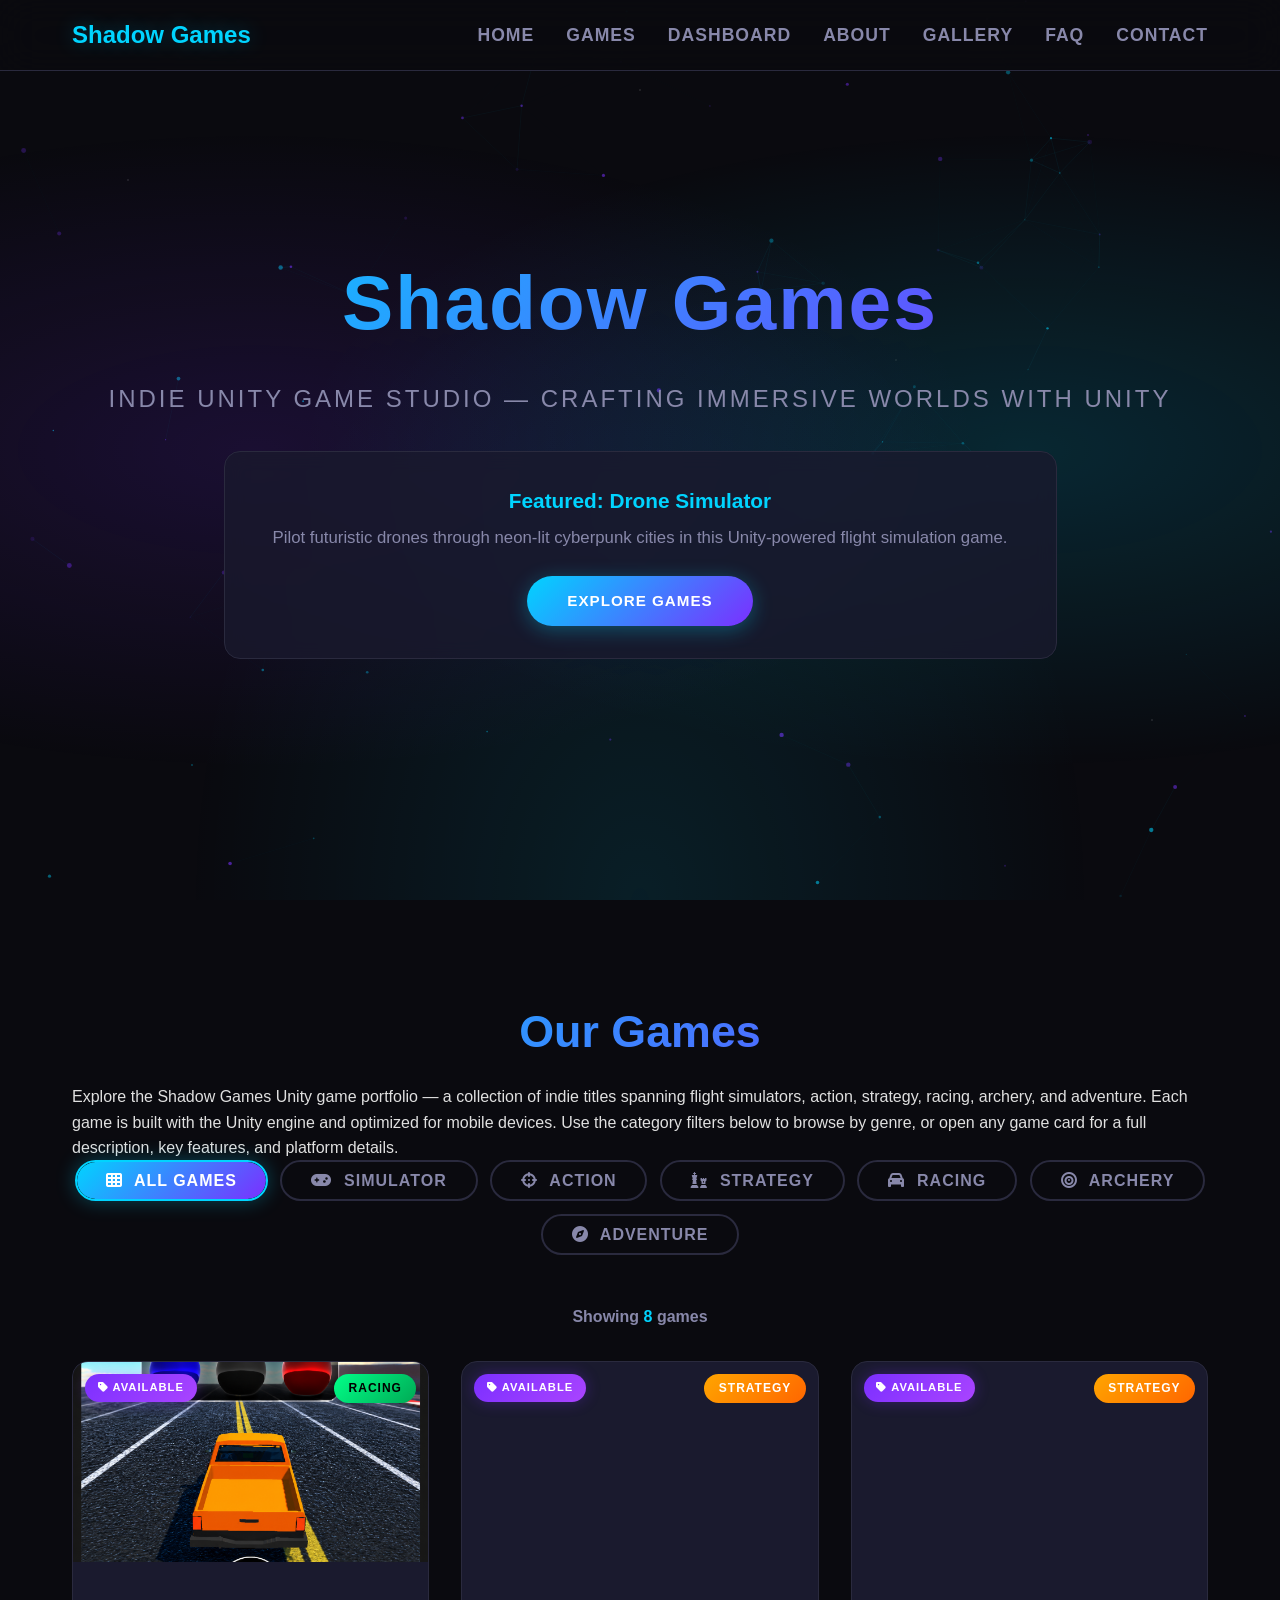
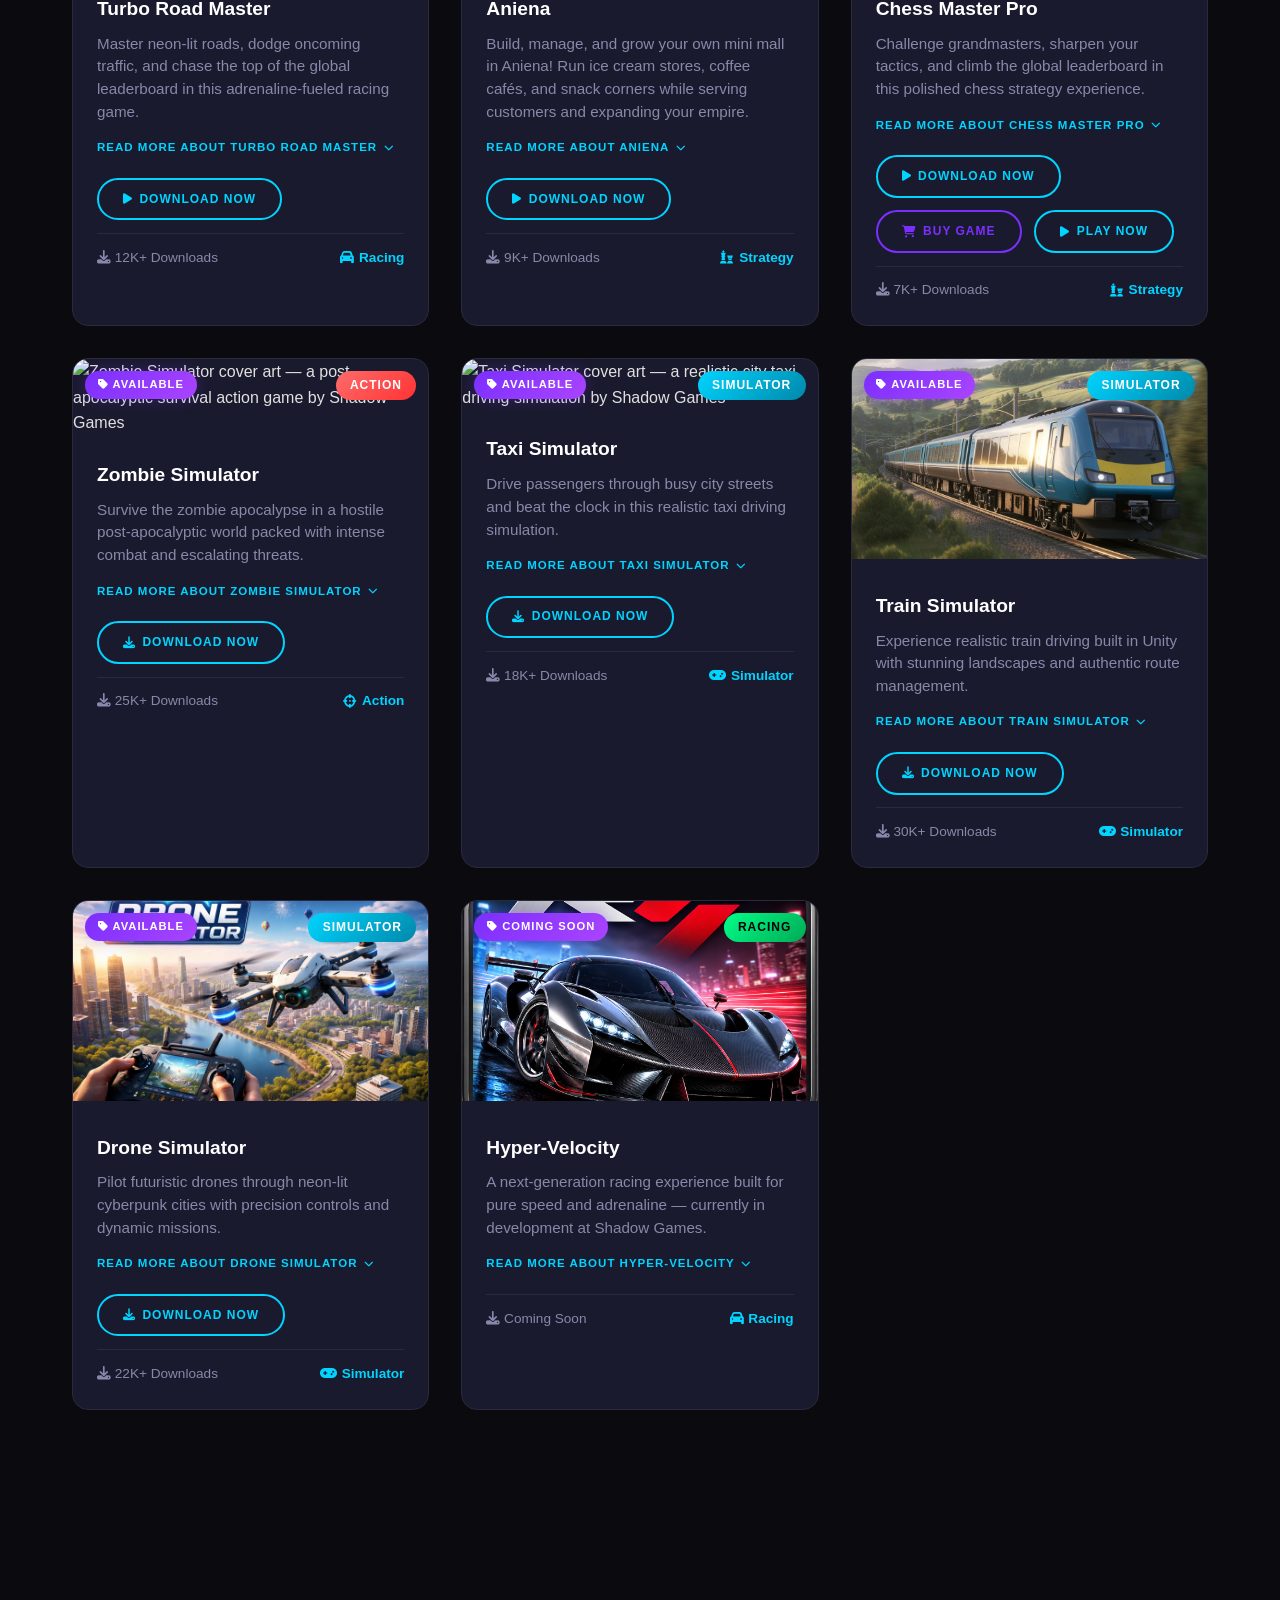
==== commit 4b13eeef: "Add files via upload" ====
--- a/index.html
+++ b/index.html
@@ -26,7 +26,7 @@
 <meta name="mobile-web-app-capable" content="yes">
 <meta name="format-detection" content="telephone=no">
 
-<link rel="canonical" href="https://givingsiam8-max.github.io/shadow-games/">
+<link rel="canonical" href="https://givingsiam8-max.github.io/-shadow-games/">
 
 <!-- Performance: connection hints -->
 <link rel="preconnect" href="https://cdn.fontsource.org" crossorigin>
@@ -49,8 +49,8 @@
 <meta property="og:site_name" content="Shadow Games">
 <meta property="og:title" content="Shadow Games | Unity Indie Game Developer Portfolio">
 <meta property="og:description" content="Indie Unity game studio crafting immersive simulation, strategy, and action games. Explore the Unity game development portfolio.">
-<meta property="og:url" content="https://givingsiam8-max.github.io/shadow-games/">
-<meta property="og:image" content="https://givingsiam8-max.github.io/shadow-games/ii14.png">
+<meta property="og:url" content="https://givingsiam8-max.github.io/-shadow-games/">
+<meta property="og:image" content="https://givingsiam8-max.github.io/-shadow-games/ii14.png">
 <meta property="og:image:alt" content="Shadow Games — Unity indie game development portfolio showcase">
 <meta property="og:locale" content="en_US">
 
@@ -58,7 +58,7 @@
 <meta name="twitter:card" content="summary_large_image">
 <meta name="twitter:title" content="Shadow Games | Unity Indie Game Developer Portfolio">
 <meta name="twitter:description" content="Indie Unity game studio crafting immersive simulation, strategy, and action games. Explore the Unity game development portfolio.">
-<meta name="twitter:image" content="https://givingsiam8-max.github.io/shadow-games/ii14.png">
+<meta name="twitter:image" content="https://givingsiam8-max.github.io/-shadow-games/ii14.png">
 <meta name="twitter:image:alt" content="Shadow Games — Unity indie game development portfolio showcase">
 
 <!-- Fontsource -->
@@ -80,15 +80,15 @@
   "@graph": [
     {
       "@type": "Organization",
-      "@id": "https://givingsiam8-max.github.io/shadow-games/#organization",
+      "@id": "https://givingsiam8-max.github.io/-shadow-games/#organization",
       "name": "Shadow Games",
       "alternateName": "Shadow Games Studio",
-      "url": "https://givingsiam8-max.github.io/shadow-games/",
-      "logo": "https://givingsiam8-max.github.io/shadow-games/favicon.svg",
+      "url": "https://givingsiam8-max.github.io/-shadow-games/",
+      "logo": "https://givingsiam8-max.github.io/-shadow-games/favicon.svg",
       "description": "Indie Unity game studio crafting immersive simulation, strategy, and action games for Android, iOS, and the web.",
       "foundingDate": "2024",
       "email": "siamii7878@gmail.com",
-      "founder": { "@id": "https://givingsiam8-max.github.io/shadow-games/#person" },
+      "founder": { "@id": "https://givingsiam8-max.github.io/-shadow-games/#person" },
       "sameAs": [
         "https://youtube.com/@shadow-games36",
         "https://shadow-games343.itch.io/"
@@ -96,14 +96,14 @@
     },
     {
       "@type": "Person",
-      "@id": "https://givingsiam8-max.github.io/shadow-games/#person",
+      "@id": "https://givingsiam8-max.github.io/-shadow-games/#person",
       "name": "Siam",
       "jobTitle": "Unity Game Developer",
       "description": "Professional Unity developer and founder of Shadow Games, an indie game studio focused on simulation, strategy, and action games.",
-      "url": "https://givingsiam8-max.github.io/shadow-games/",
+      "url": "https://givingsiam8-max.github.io/-shadow-games/",
       "email": "siamii7878@gmail.com",
       "knowsAbout": ["Unity", "C#", "Game Development", "Mobile Games", "Simulation Games", "Strategy Games"],
-      "worksFor": { "@id": "https://givingsiam8-max.github.io/shadow-games/#organization" },
+      "worksFor": { "@id": "https://givingsiam8-max.github.io/-shadow-games/#organization" },
       "sameAs": [
         "https://youtube.com/@shadow-games36",
         "https://shadow-games343.itch.io/"
@@ -111,12 +111,12 @@
     },
     {
       "@type": "WebSite",
-      "@id": "https://givingsiam8-max.github.io/shadow-games/#website",
-      "url": "https://givingsiam8-max.github.io/shadow-games/",
+      "@id": "https://givingsiam8-max.github.io/-shadow-games/#website",
+      "url": "https://givingsiam8-max.github.io/-shadow-games/",
       "name": "Shadow Games",
       "description": "Unity Indie Game Developer Portfolio",
       "inLanguage": "en",
-      "publisher": { "@id": "https://givingsiam8-max.github.io/shadow-games/#organization" }
+      "publisher": { "@id": "https://givingsiam8-max.github.io/-shadow-games/#organization" }
     },
     {
       "@type": "VideoGame",
@@ -127,9 +127,9 @@
       "applicationCategory": "Game",
       "operatingSystem": "Android, iOS, Web",
       "url": "https://shadow-games343.itch.io/turbo-road-master",
-      "image": "https://givingsiam8-max.github.io/shadow-games/ii.10.png",
-      "author": { "@id": "https://givingsiam8-max.github.io/shadow-games/#organization" },
-      "publisher": { "@id": "https://givingsiam8-max.github.io/shadow-games/#organization" }
+      "image": "https://givingsiam8-max.github.io/-shadow-games/ii.10.png",
+      "author": { "@id": "https://givingsiam8-max.github.io/-shadow-games/#organization" },
+      "publisher": { "@id": "https://givingsiam8-max.github.io/-shadow-games/#organization" }
     },
     {
       "@type": "VideoGame",
@@ -140,9 +140,9 @@
       "applicationCategory": "Game",
       "operatingSystem": "Android, iOS, Web",
       "url": "https://shadow-games343.itch.io/aniena",
-      "image": "https://givingsiam8-max.github.io/shadow-games/ii9.png",
-      "author": { "@id": "https://givingsiam8-max.github.io/shadow-games/#organization" },
-      "publisher": { "@id": "https://givingsiam8-max.github.io/shadow-games/#organization" }
+      "image": "https://givingsiam8-max.github.io/-shadow-games/ii9.png",
+      "author": { "@id": "https://givingsiam8-max.github.io/-shadow-games/#organization" },
+      "publisher": { "@id": "https://givingsiam8-max.github.io/-shadow-games/#organization" }
     },
     {
       "@type": "VideoGame",
@@ -153,9 +153,9 @@
       "applicationCategory": "Game",
       "operatingSystem": "Android, iOS, Web",
       "url": "https://shadow-games343.itch.io/chess-master-pro",
-      "image": "https://givingsiam8-max.github.io/shadow-games/ii6.png",
-      "author": { "@id": "https://givingsiam8-max.github.io/shadow-games/#organization" },
-      "publisher": { "@id": "https://givingsiam8-max.github.io/shadow-games/#organization" }
+      "image": "https://givingsiam8-max.github.io/-shadow-games/ii6.png",
+      "author": { "@id": "https://givingsiam8-max.github.io/-shadow-games/#organization" },
+      "publisher": { "@id": "https://givingsiam8-max.github.io/-shadow-games/#organization" }
     },
     {
       "@type": "VideoGame",
@@ -167,8 +167,8 @@
       "operatingSystem": "Android, iOS, Web",
       "url": "https://shadow-games343.itch.io/zombie-simulator",
       "image": "https://image.qwenlm.ai/public_source/0dcb20e6-b4c9-4938-9fac-b5a70532fda3/162538da0-155a-4cb9-87be-182711600330.png",
-      "author": { "@id": "https://givingsiam8-max.github.io/shadow-games/#organization" },
-      "publisher": { "@id": "https://givingsiam8-max.github.io/shadow-games/#organization" }
+      "author": { "@id": "https://givingsiam8-max.github.io/-shadow-games/#organization" },
+      "publisher": { "@id": "https://givingsiam8-max.github.io/-shadow-games/#organization" }
     },
     {
       "@type": "VideoGame",
@@ -180,8 +180,8 @@
       "operatingSystem": "Android, iOS, Web",
       "url": "https://shadow-games343.itch.io/taxi-simulator",
       "image": "https://image.qwenlm.ai/public_source/0dcb20e6-b4c9-4938-9fac-b5a70532fda3/12a388fe3-1ff2-4064-91f8-d8881c51dc69.png",
-      "author": { "@id": "https://givingsiam8-max.github.io/shadow-games/#organization" },
-      "publisher": { "@id": "https://givingsiam8-max.github.io/shadow-games/#organization" }
+      "author": { "@id": "https://givingsiam8-max.github.io/-shadow-games/#organization" },
+      "publisher": { "@id": "https://givingsiam8-max.github.io/-shadow-games/#organization" }
     },
     {
       "@type": "VideoGame",
@@ -192,9 +192,9 @@
       "applicationCategory": "Game",
       "operatingSystem": "Android, iOS, Web",
       "url": "https://shadow-games343.itch.io/train-simulator",
-      "image": "https://givingsiam8-max.github.io/shadow-games/ii2.jpeg",
-      "author": { "@id": "https://givingsiam8-max.github.io/shadow-games/#organization" },
-      "publisher": { "@id": "https://givingsiam8-max.github.io/shadow-games/#organization" }
+      "image": "https://givingsiam8-max.github.io/-shadow-games/ii2.jpeg",
+      "author": { "@id": "https://givingsiam8-max.github.io/-shadow-games/#organization" },
+      "publisher": { "@id": "https://givingsiam8-max.github.io/-shadow-games/#organization" }
     },
     {
       "@type": "VideoGame",
@@ -205,9 +205,9 @@
       "applicationCategory": "Game",
       "operatingSystem": "Android, iOS, Web",
       "url": "https://shadow-games343.itch.io/drone-simulator",
-      "image": "https://givingsiam8-max.github.io/shadow-games/ii3.png",
-      "author": { "@id": "https://givingsiam8-max.github.io/shadow-games/#organization" },
-      "publisher": { "@id": "https://givingsiam8-max.github.io/shadow-games/#organization" }
+      "image": "https://givingsiam8-max.github.io/-shadow-games/ii3.png",
+      "author": { "@id": "https://givingsiam8-max.github.io/-shadow-games/#organization" },
+      "publisher": { "@id": "https://givingsiam8-max.github.io/-shadow-games/#organization" }
     },
     {
       "@type": "VideoGame",
@@ -217,9 +217,9 @@
       "gamePlatform": ["Android", "iOS", "Web Browser"],
       "applicationCategory": "Game",
       "operatingSystem": "Android, iOS, Web",
-      "image": "https://givingsiam8-max.github.io/shadow-games/ii14.png",
-      "author": { "@id": "https://givingsiam8-max.github.io/shadow-games/#organization" },
-      "publisher": { "@id": "https://givingsiam8-max.github.io/shadow-games/#organization" }
+      "image": "https://givingsiam8-max.github.io/-shadow-games/ii14.png",
+      "author": { "@id": "https://givingsiam8-max.github.io/-shadow-games/#organization" },
+      "publisher": { "@id": "https://givingsiam8-max.github.io/-shadow-games/#organization" }
     },
     {
       "@type": "ItemList",
@@ -239,7 +239,7 @@
     },
     {
       "@type": "FAQPage",
-      "@id": "https://givingsiam8-max.github.io/shadow-games/#faq",
+      "@id": "https://givingsiam8-max.github.io/-shadow-games/#faq",
       "mainEntity": [
         {
           "@type": "Question",
@@ -309,14 +309,14 @@
     },
     {
       "@type": "BreadcrumbList",
-      "@id": "https://givingsiam8-max.github.io/shadow-games/#breadcrumb",
+      "@id": "https://givingsiam8-max.github.io/-shadow-games/#breadcrumb",
       "itemListElement": [
-        { "@type": "ListItem", "position": 1, "name": "Home", "item": "https://givingsiam8-max.github.io/shadow-games/" },
-        { "@type": "ListItem", "position": 2, "name": "Games", "item": "https://givingsiam8-max.github.io/shadow-games/#games" },
-        { "@type": "ListItem", "position": 3, "name": "Dashboard", "item": "https://givingsiam8-max.github.io/shadow-games/#dashboard" },
-        { "@type": "ListItem", "position": 4, "name": "About", "item": "https://givingsiam8-max.github.io/shadow-games/#about" },
-        { "@type": "ListItem", "position": 5, "name": "Gallery", "item": "https://givingsiam8-max.github.io/shadow-games/#gallery" },
-        { "@type": "ListItem", "position": 6, "name": "Contact", "item": "https://givingsiam8-max.github.io/shadow-games/#contact" }
+        { "@type": "ListItem", "position": 1, "name": "Home", "item": "https://givingsiam8-max.github.io/-shadow-games/" },
+        { "@type": "ListItem", "position": 2, "name": "Games", "item": "https://givingsiam8-max.github.io/-shadow-games/#games" },
+        { "@type": "ListItem", "position": 3, "name": "Dashboard", "item": "https://givingsiam8-max.github.io/-shadow-games/#dashboard" },
+        { "@type": "ListItem", "position": 4, "name": "About", "item": "https://givingsiam8-max.github.io/-shadow-games/#about" },
+        { "@type": "ListItem", "position": 5, "name": "Gallery", "item": "https://givingsiam8-max.github.io/-shadow-games/#gallery" },
+        { "@type": "ListItem", "position": 6, "name": "Contact", "item": "https://givingsiam8-max.github.io/-shadow-games/#contact" }
       ]
     }
   ]
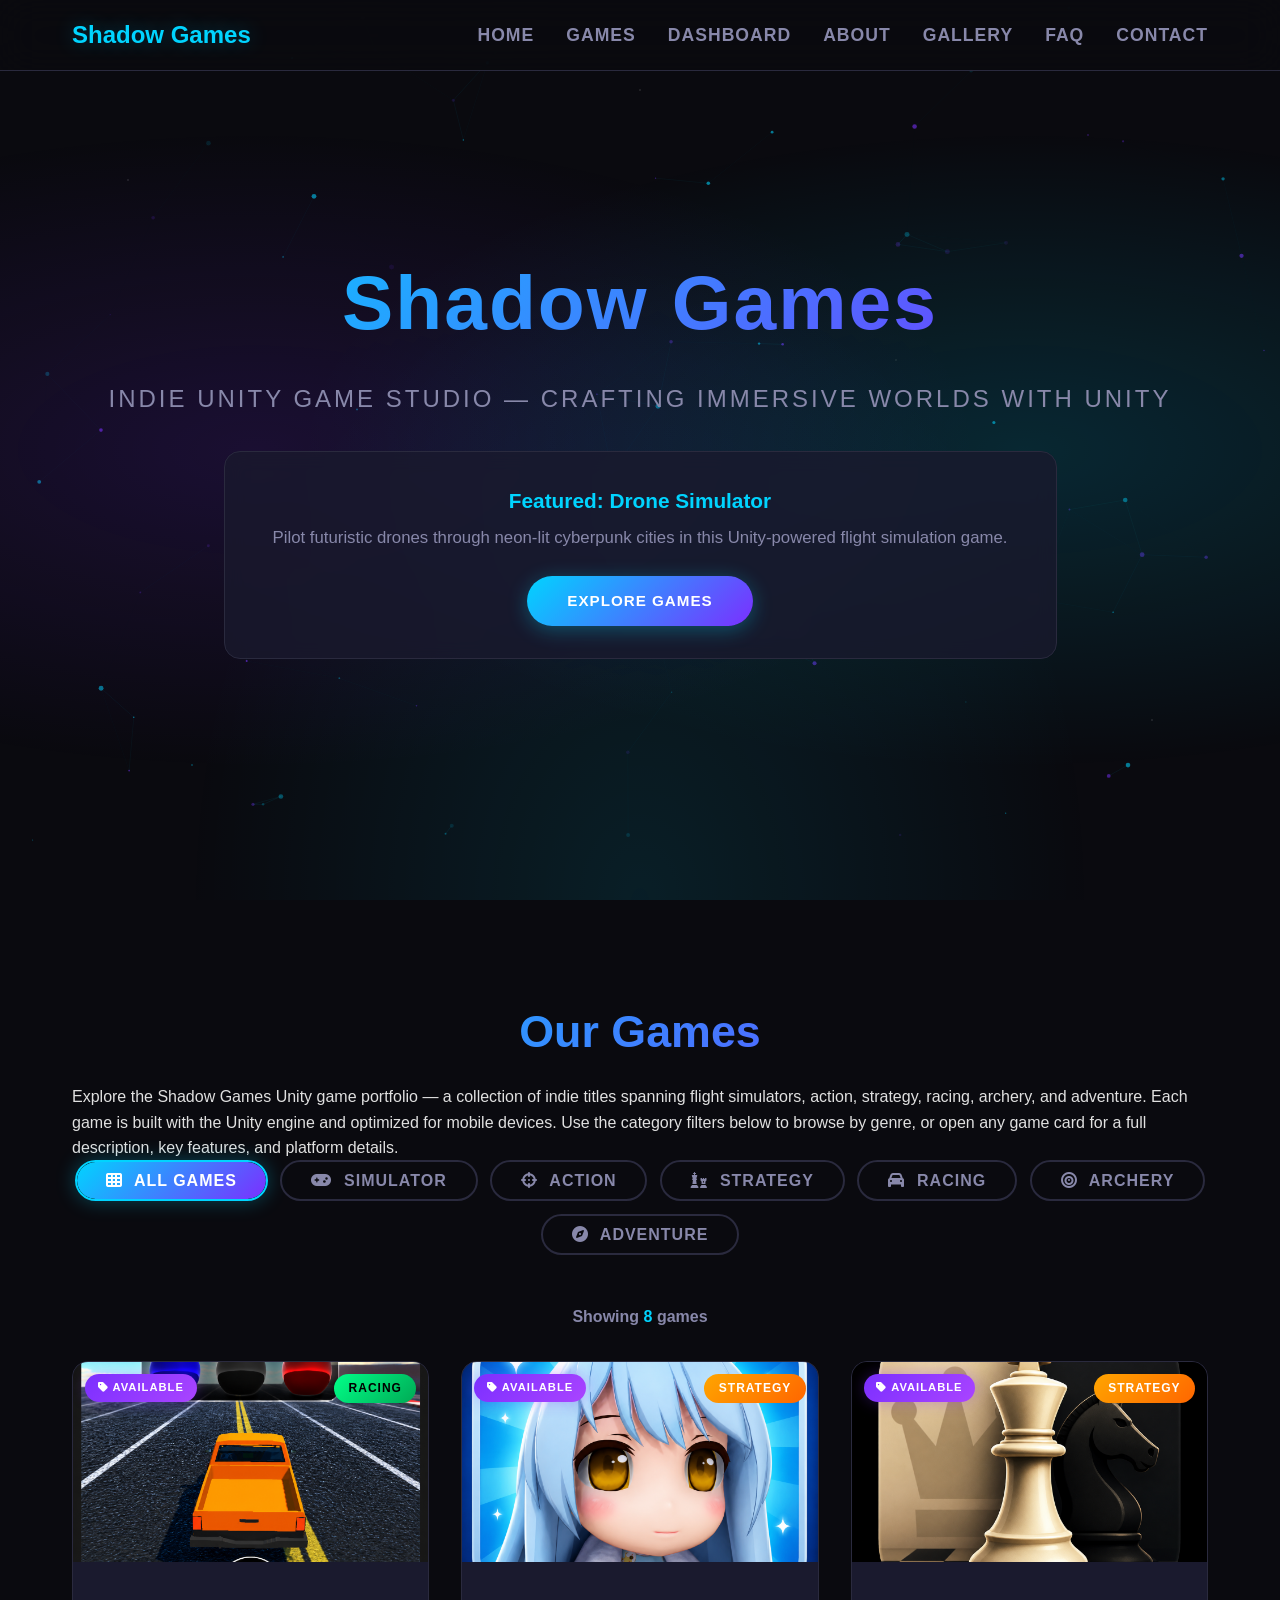
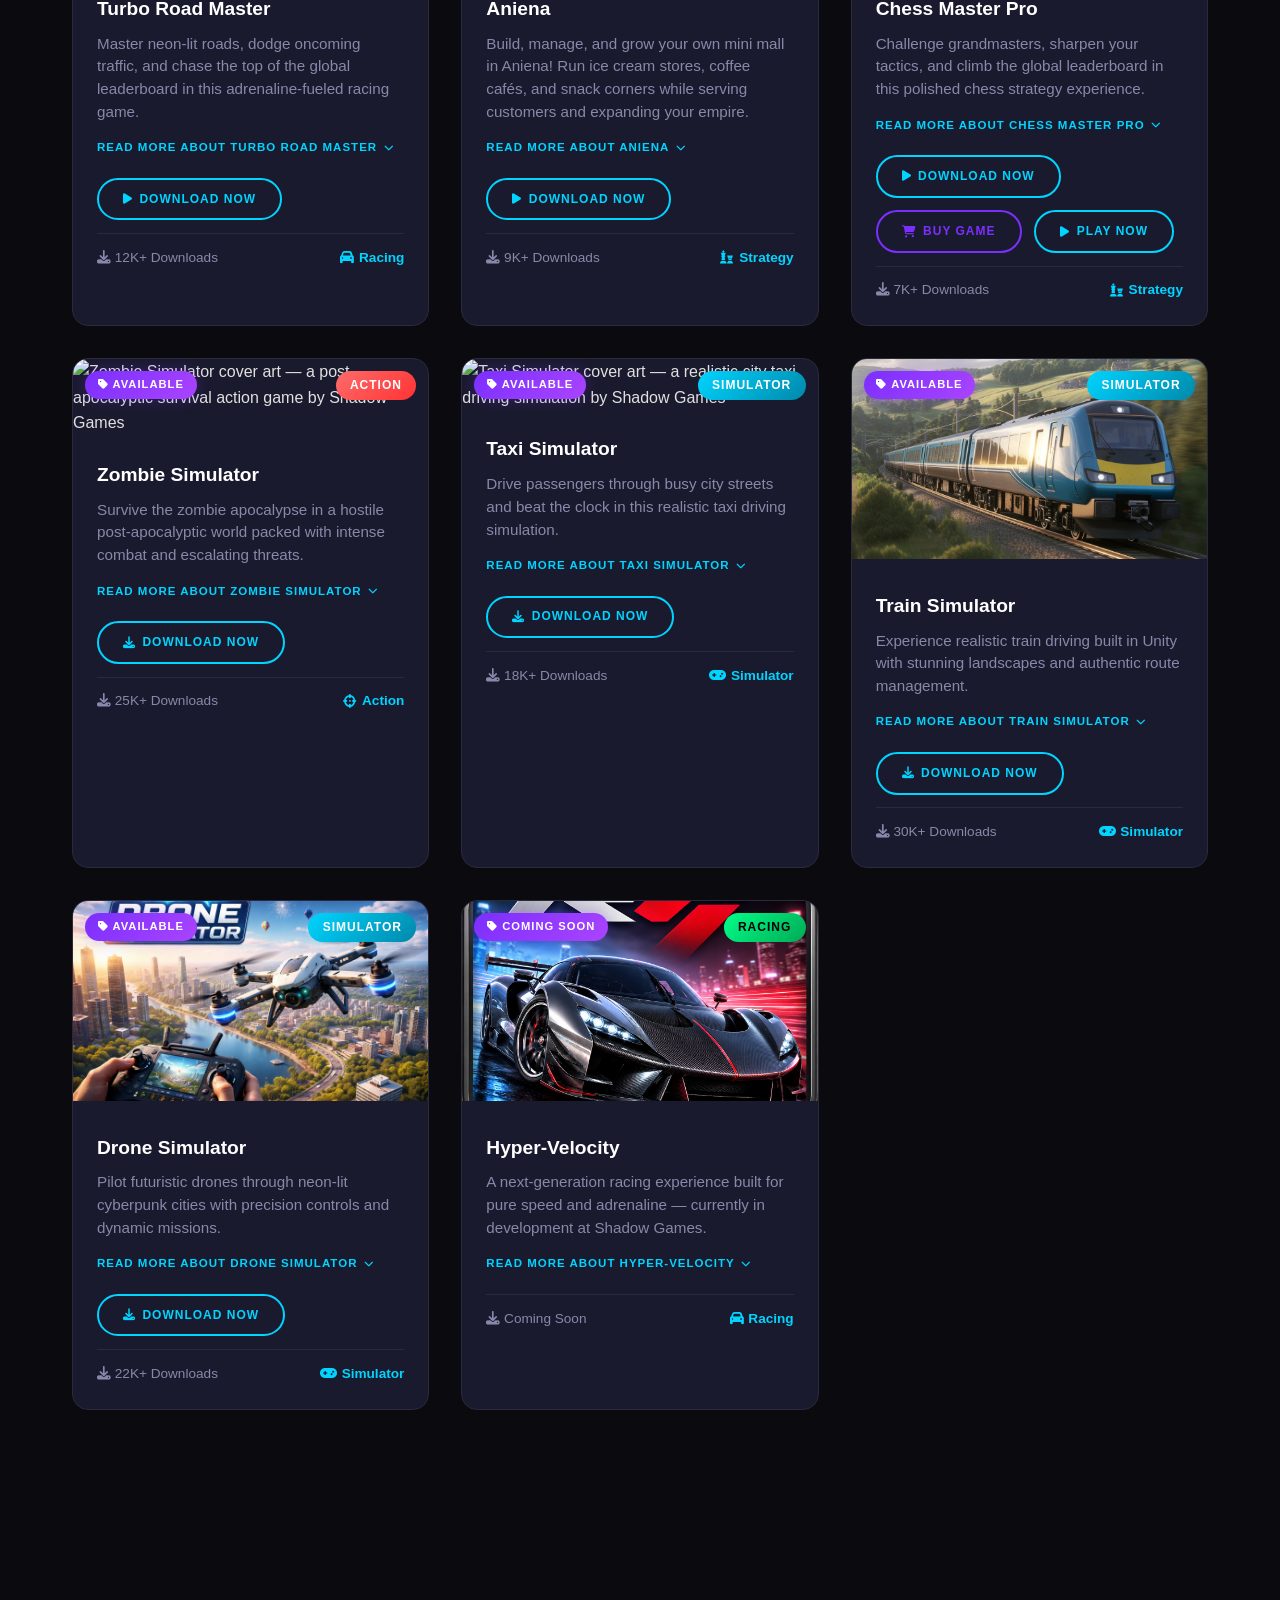
==== commit a57627f9: "Add files via upload" ====
--- a/index.html
+++ b/index.html
@@ -2,6 +2,15 @@
 <html lang="en">
 
 <head>
+  <!-- Google tag (gtag.js) -->
+<script async src="https://www.googletagmanager.com/gtag/js?id=G-Y2JWJZ8B7R"></script>
+<script>
+  window.dataLayer = window.dataLayer || [];
+  function gtag(){dataLayer.push(arguments);}
+  gtag('js', new Date());
+
+  gtag('config', 'G-Y2JWJZ8B7R');
+</script>
 <meta charset="UTF-8">
 <meta name="viewport" content="width=device-width, initial-scale=1.0, viewport-fit=cover">
 <meta http-equiv="X-UA-Compatible" content="IE=edge">
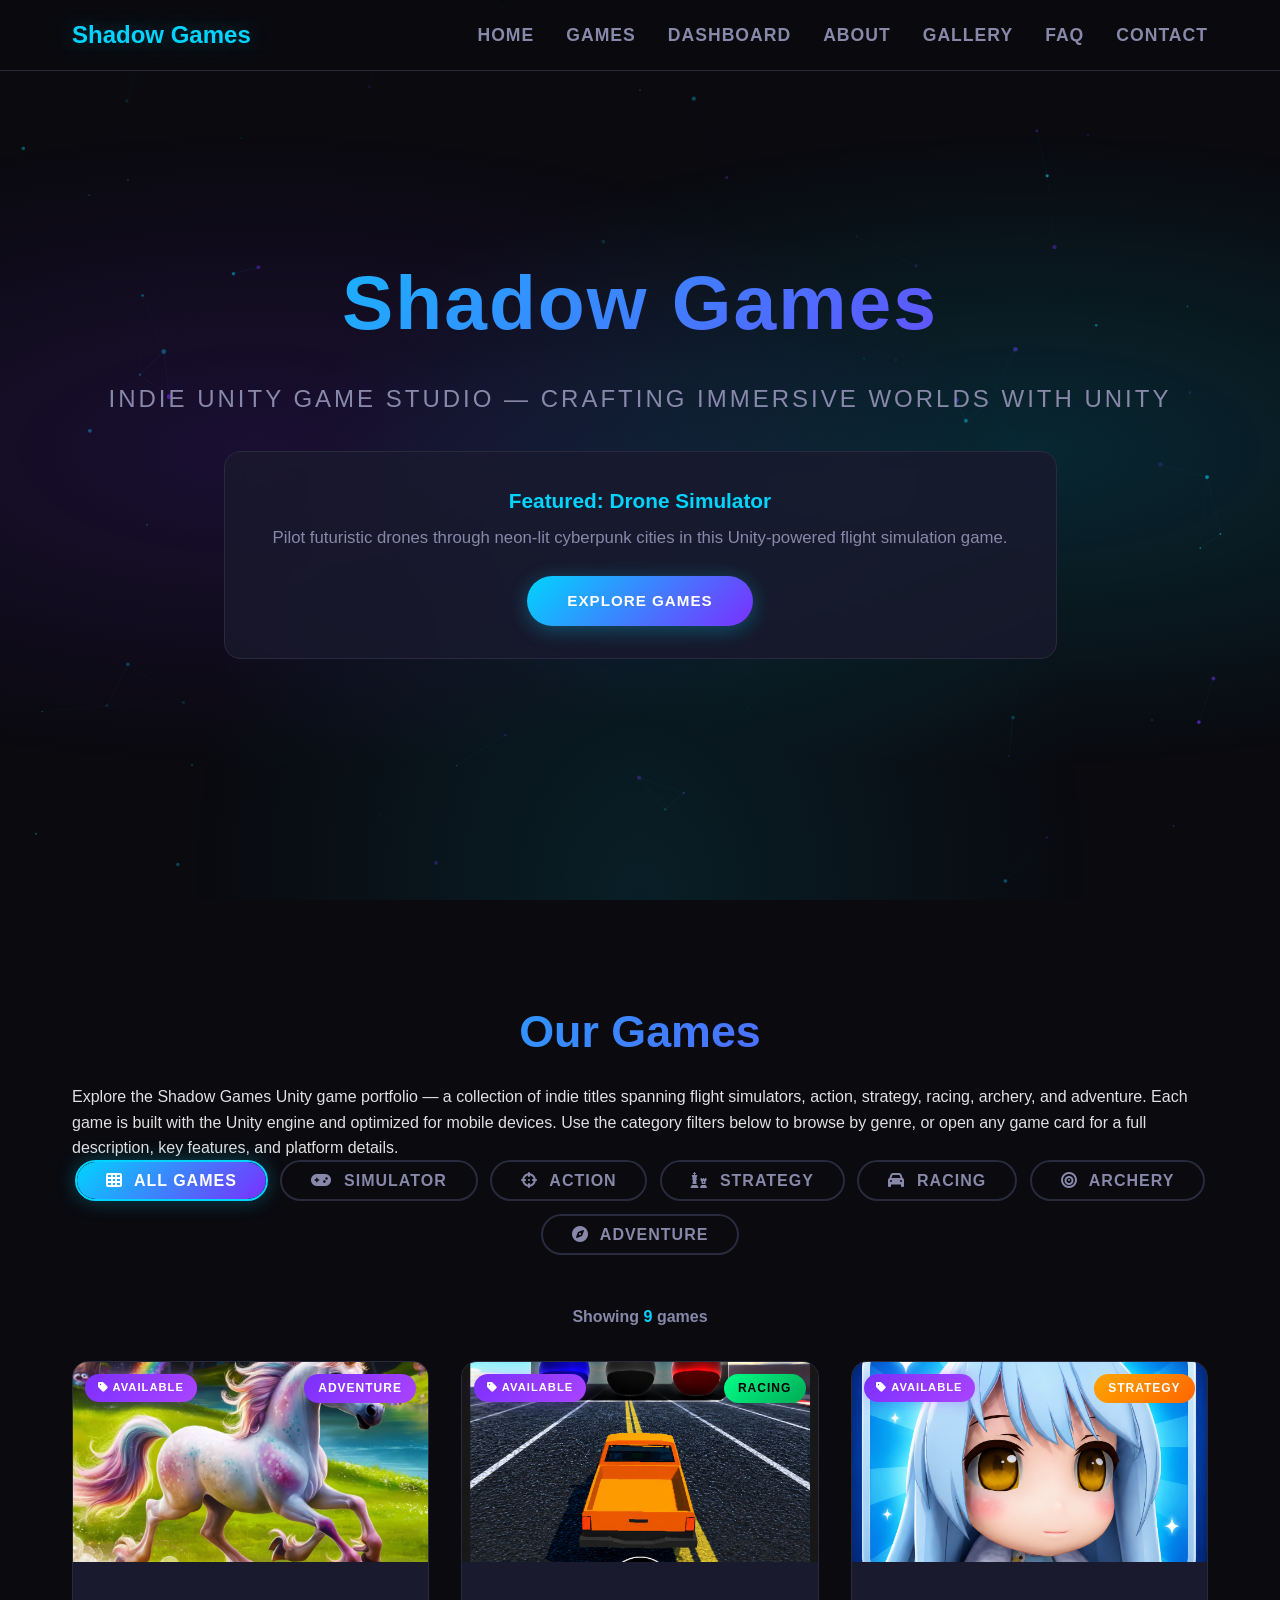
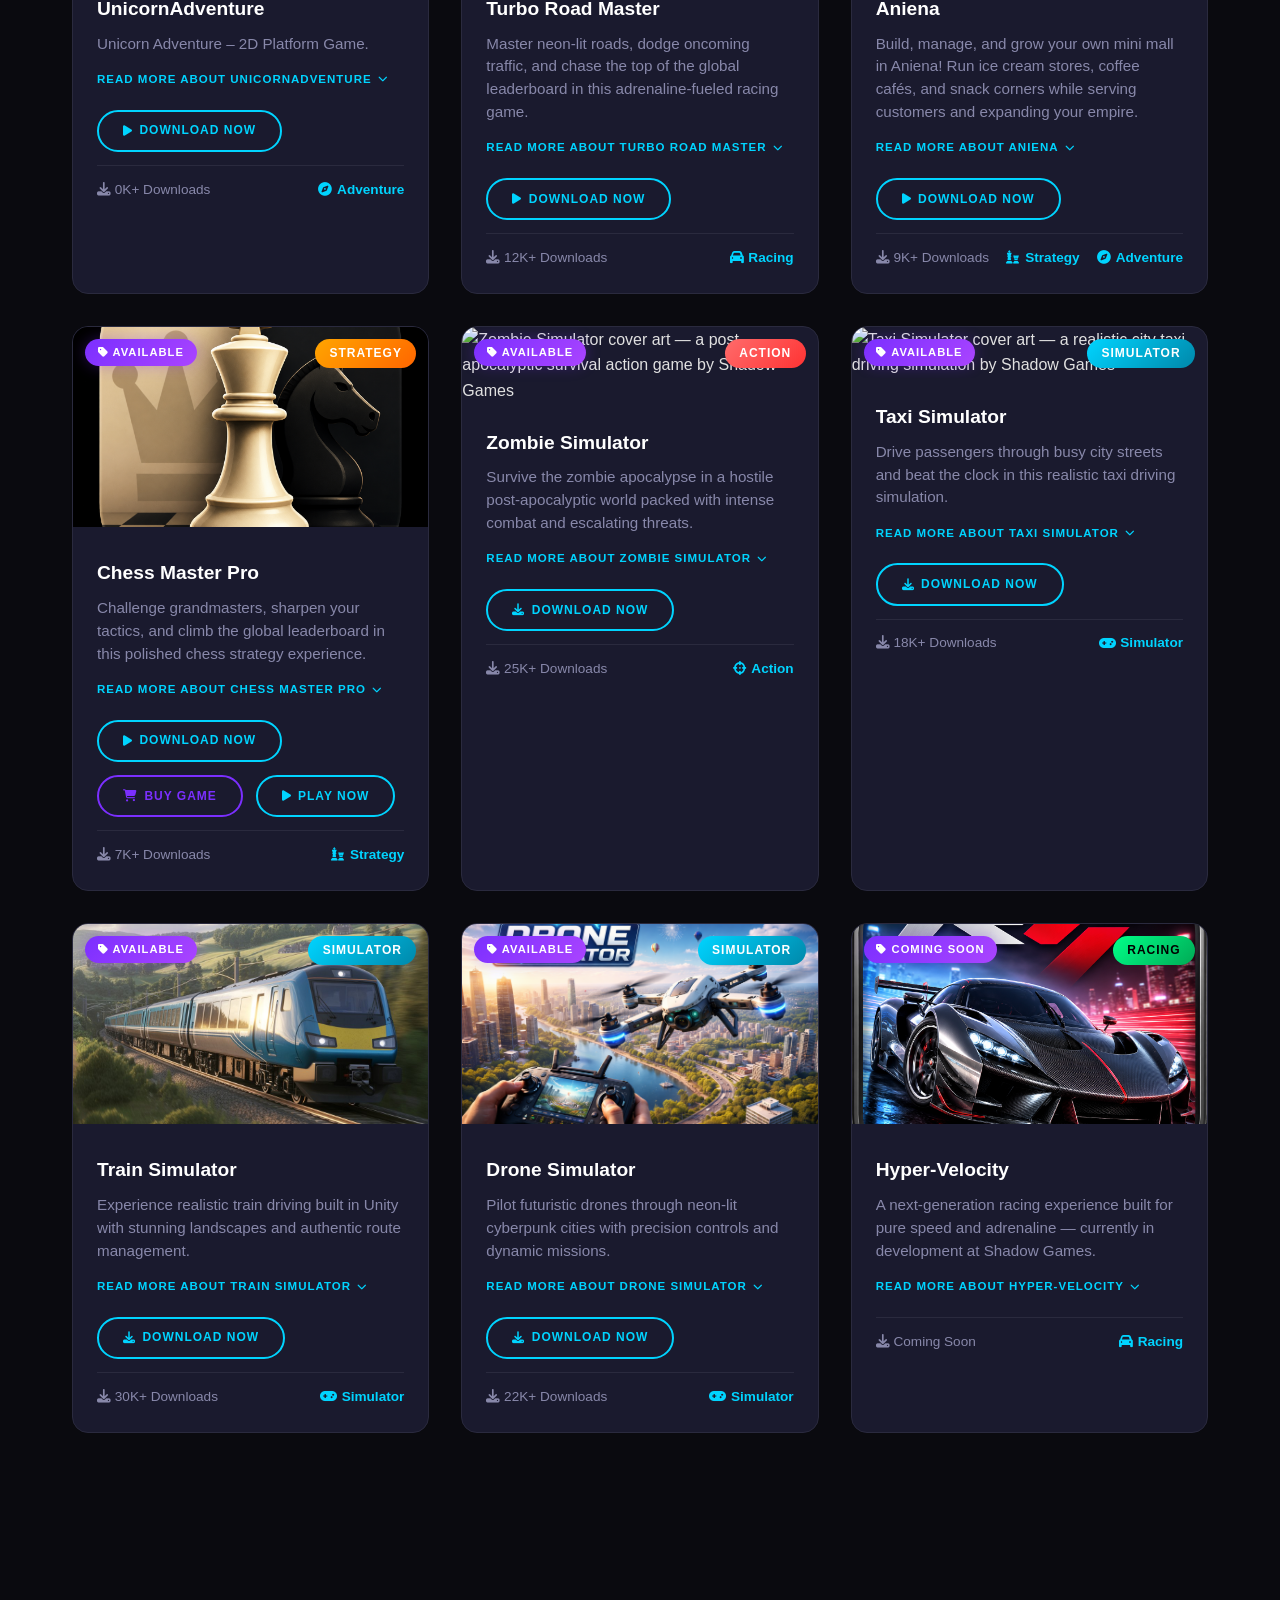
==== commit f7549e65: "Add files via upload" ====
--- a/index.html
+++ b/index.html
@@ -1916,13 +1916,69 @@
   </div>
 
   <div class="game-count reveal" aria-live="polite">
-    Showing <span id="gameCountDisplay">8</span> games
+    Showing <span id="gameCountDisplay">9</span> games
   </div>
 
   <div class="games-grid" id="gamesGrid" role="list">
 
 
 
+<!-- UnicornAdventure - Adventure -->
+<article class="game-card" data-category="adventure" role="listitem" aria-labelledby="game-turbo-title">
+  <figure class="card-image-wrapper">
+    <img src="11.jpg" alt="UnicornAdventure cover art — a high-speed racing game by Shadow Games" width="600" height="200" loading="eager" decoding="async" fetchpriority="high">
+    <figcaption class="sr-only">UnicornAdventure cover artwork</figcaption>
+    <span class="card-category-badge badge-adventure" aria-hidden="true">Adventure</span>
+    <span class="buy-badge"><i class="fas fa-tag" aria-hidden="true"></i> Available</span>
+  </figure>
+  <div class="card-info">
+    <h3 id="game-turbo-title">UnicornAdventure</h3>
+    <div class="game-desc">
+      <p> Unicorn Adventure – 2D Platform Game.</p>
+      <details>
+        <summary>Read more about UnicornAdventure</summary>
+        <div class="desc-expanded">
+          <p>Unicorn Adventure – 2D Platform Game
+Embark on a magical journey in Unicorn Adventure, a fun and exciting 2D platform game designed for mobile players of all ages. Explore colourful fantasy worlds, jump across tricky platforms, avoid dangerous obstacles, collect sparkling stars and magical gems, and help the brave unicorn complete an unforgettable adventure.
+
+With 100+ handcrafted levels, each stage introduces new challenges, enemies, moving platforms, hidden treasures, and exciting surprises. As you progress, the difficulty gradually increases, keeping every level fresh, fun, and rewarding.
+
+Game Features
+🦄 Over 100 unique and challenging levels
+🌈 Beautiful 2D fantasy environments
+🎮 Smooth and responsive mobile touch controls
+⭐ Collect stars, coins, gems, and magical power-ups
+👾 Face different enemies and avoid dangerous traps
+🏆 Unlock new stages and achievements
+📱 Optimised for Android phones and tablets
+🌐 Play offline anytime, anywhere
+🎵 Relaxing music and colourful visual effects
+👨‍👩‍👧‍👦 Fun for kids, families, and casual players
+Can you complete every level and become the legendary unicorn hero? Download Unicorn Adventure now and begin your magical journey through over 100 exciting levels full of adventure, mystery, and fun!.</p>
+          <ul class="game-features">
+            <li>High-speed arcade racing with responsive touch and keyboard controls</li>
+            <li>Dynamic traffic systems and procedurally varied road layouts</li>
+            <li>Global leaderboard and score-chasing progression</li>
+            <li>Optimized for Android and iOS devices</li>
+          </ul>
+          <div class="game-meta">
+            <span class="game-meta-item"><i class="fas fa-cubes" aria-hidden="true"></i><strong>Engine:</strong> Unity (C#)</span>
+            <span class="game-meta-item"><i class="fas fa-gamepad" aria-hidden="true"></i><strong>Genre:</strong> Adventure</span>
+            <span class="game-meta-item"><i class="fas fa-mobile-alt" aria-hidden="true"></i><strong>Platform:</strong> Android, iOS</span>
+            <span class="game-meta-item"><i class="fas fa-flag" aria-hidden="true"></i><strong>Status:</strong> Released</span>
+          </div>
+        </div>
+      </details>
+    </div>
+    <div class="game-buttons-row">
+      <a href="https://shadow-games343.itch.io/unicornadventure" class="game-button" target="_blank" rel="noopener noreferrer" aria-label="Download UnicornAdventure on itch.io"><i class="fas fa-play" aria-hidden="true"></i> Download Now</a>
+    </div>
+    <div class="game-card-info">
+      <span><i class="fas fa-download" aria-hidden="true"></i> 0K+ Downloads</span>
+      <span class="card-category-label"><i class="fas fa-compass" aria-hidden="true"></i> Adventure</span>
+    </div>
+  </div>
+</article>
 
 
 
@@ -1943,7 +1999,25 @@
       <details>
         <summary>Read more about Turbo Road Master</summary>
         <div class="desc-expanded">
-          <p>Turbo Road Master is a fast-paced Unity racing game built for mobile and web. Players weave through dense traffic, collect speed boosts, and compete for the highest scores on a worldwide leaderboard. Responsive controls and vibrant neon visuals keep every run feeling fresh and competitive.</p>
+          <p>Turbo Road Master
+Get ready for the ultimate driving challenge in Turbo Road Master, a realistic mobile driving game where skill, patience, and precision are the keys to victory. Every level is carefully designed to test your driving abilities with narrow roads, dangerous obstacles, moving traffic, and challenging objectives.
+
+Unlike ordinary driving games, Turbo Road Master features 15 handcrafted levels, each one longer, tougher, and more rewarding than the last. There is only one road leading to the finish line, but reaching it won't be easy. Along the way, you'll need to complete multiple mission objectives, avoid crashes, navigate difficult terrain, and overcome a variety of obstacles before you can unlock the next level.
+
+The beautiful environments include forests, mountains, deserts, bridges, villages, tunnels, rivers, and highways, creating a unique driving experience in every stage. Each level introduces new gameplay mechanics and increasingly difficult challenges that require careful planning and excellent vehicle control.
+
+Game Features
+🚗 15 handcrafted, highly challenging levels
+🛣️ One continuous road from start to finish in every level
+🎯 Multiple objectives must be completed before finishing
+🚧 Dangerous obstacles, barriers, ramps, and moving hazards
+🚙 Realistic driving physics and smooth vehicle controls
+🌄 Beautiful environments with high-quality scenery
+🌉 Drive through forests, mountains, bridges, tunnels, deserts, and villages
+🏁 Increasing difficulty with every new level
+📱 Optimised for mobile devices with intuitive touch controls
+🌐 Offline gameplay—play anytime, anywhere
+Every level is a true test of your driving skills. Stay focused, complete every objective, avoid obstacles, and conquer the road to become the ultimate Turbo Road Master..</p>
           <ul class="game-features">
             <li>High-speed arcade racing with responsive touch and keyboard controls</li>
             <li>Dynamic traffic systems and procedurally varied road layouts</li>
@@ -2015,7 +2089,14 @@
     <div class="game-card-info">
       <span><i class="fas fa-download" aria-hidden="true"></i> 9K+ Downloads</span>
       <span class="card-category-label"><i class="fas fa-chess" aria-hidden="true"></i> Strategy</span>
-    </div>
+    
+<span class="card-category-label"><i class="fas fa-compass" aria-hidden="true"></i> Adventure</span>
+    </div>
+
+  
+
+
+
   </div>
 </article>
 
@@ -2060,7 +2141,7 @@
       </details>
     </div>
     <div class="game-buttons-row">
-      <a href="https://shadow-games343.itch.io/chess-master-pro" class="game-button" target="_blank" rel="noopener noreferrer" aria-label="Download Chess Master Pro on itch.io"><i class="fas fa-play" aria-hidden="true"></i> Download Now</a>
+      <a href="Chess Master.apk" class="game-button" target="_blank" rel="noopener noreferrer" aria-label="Download Chess Master Pro on itch.io"><i class="fas fa-play" aria-hidden="true"></i> Download Now</a>
       <a href="#contact" class="buy-button" data-game="Chess Master Pro"><i class="fas fa-shopping-cart" aria-hidden="true"></i> Buy Game</a>
       <a href="https://givingsiam8-max.github.io/chess/" class="game-button" target="_blank" rel="noopener noreferrer" aria-label="Play Chess Master Pro in your browser"><i class="fas fa-play" aria-hidden="true"></i> Play Now</a>
     </div>
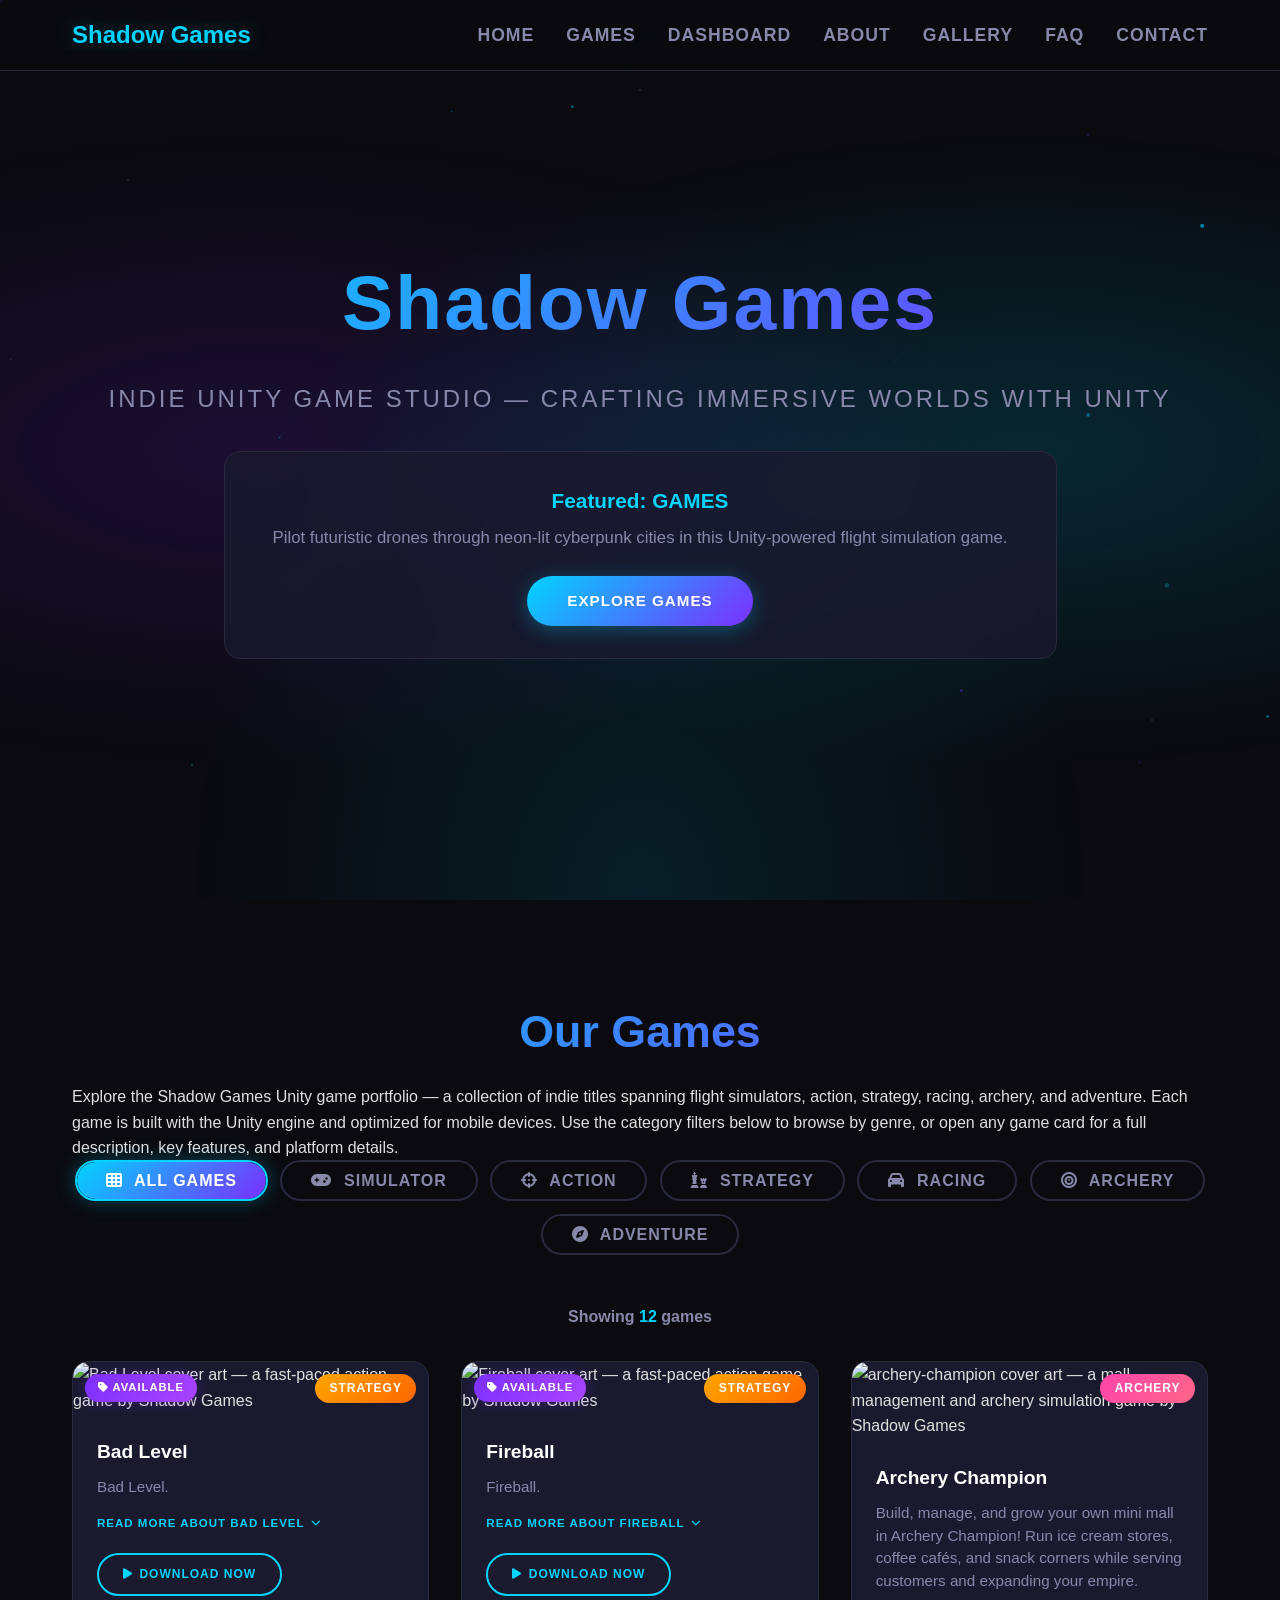
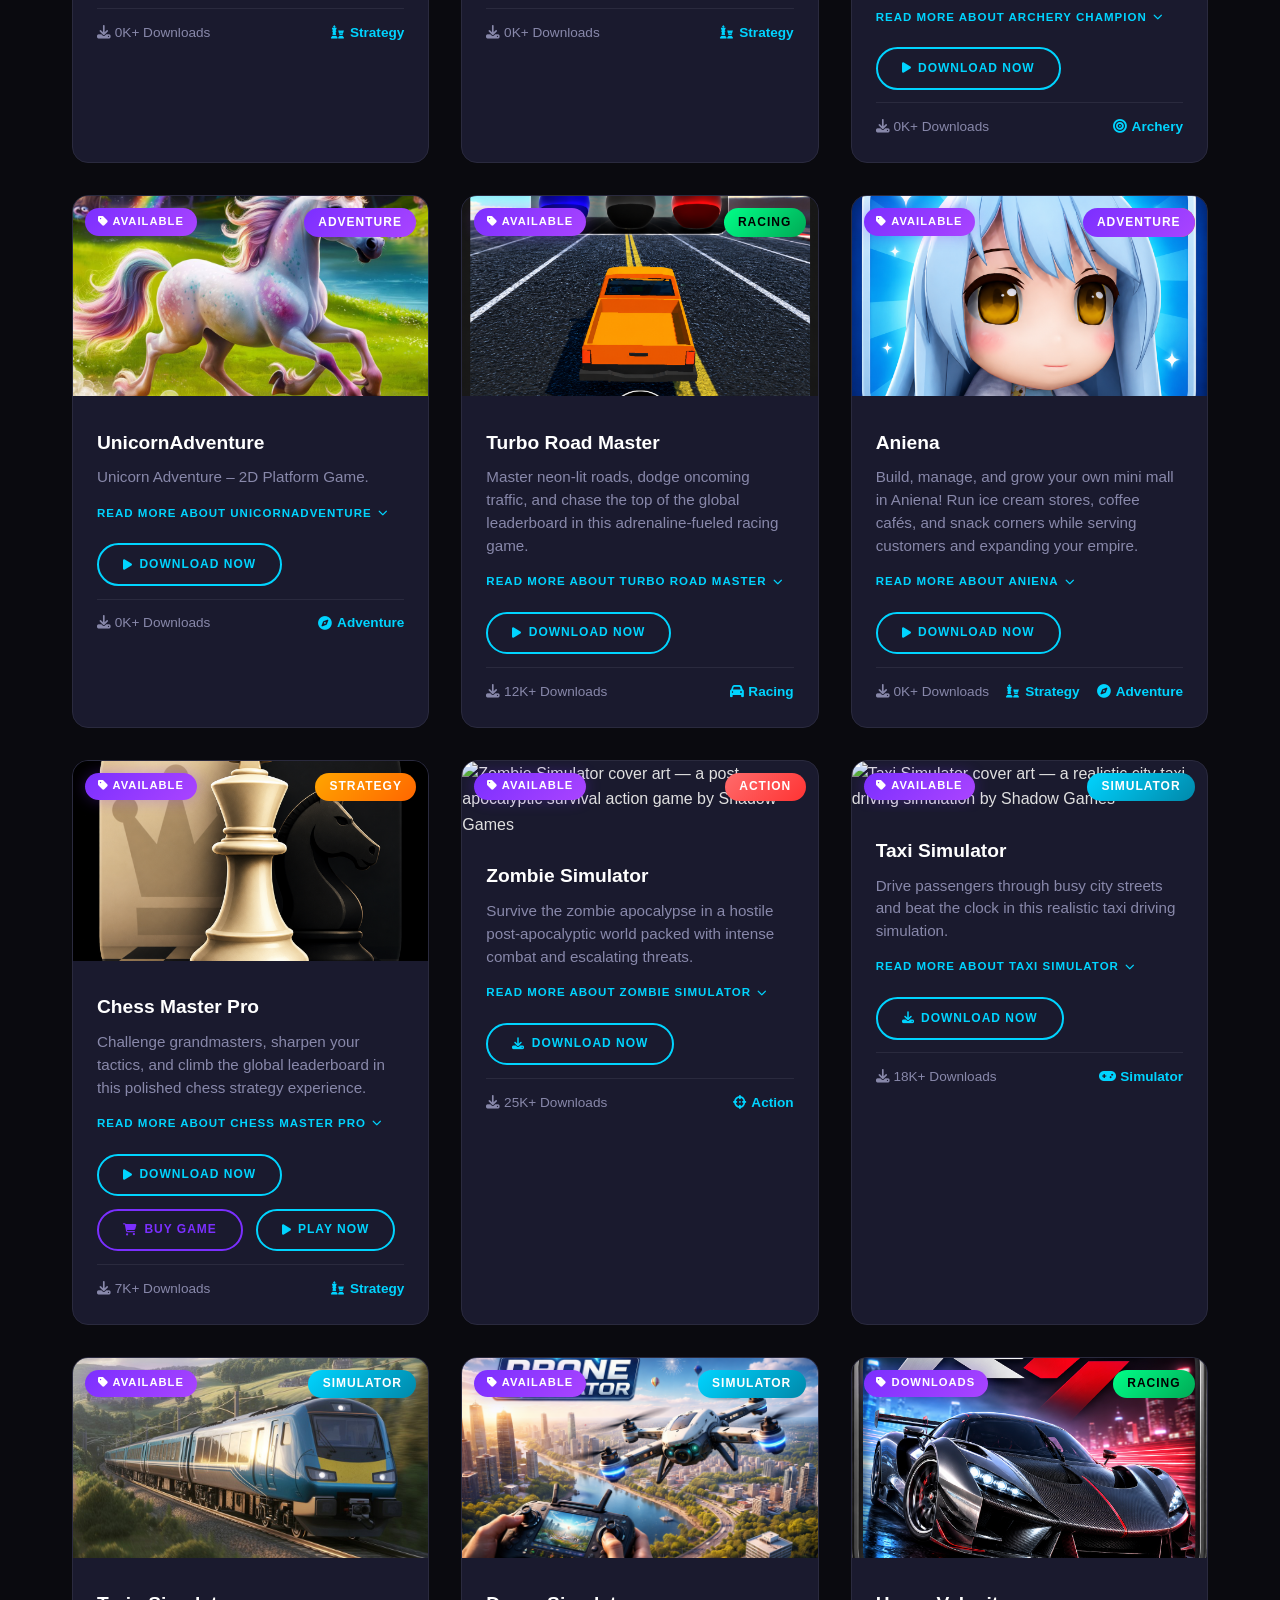
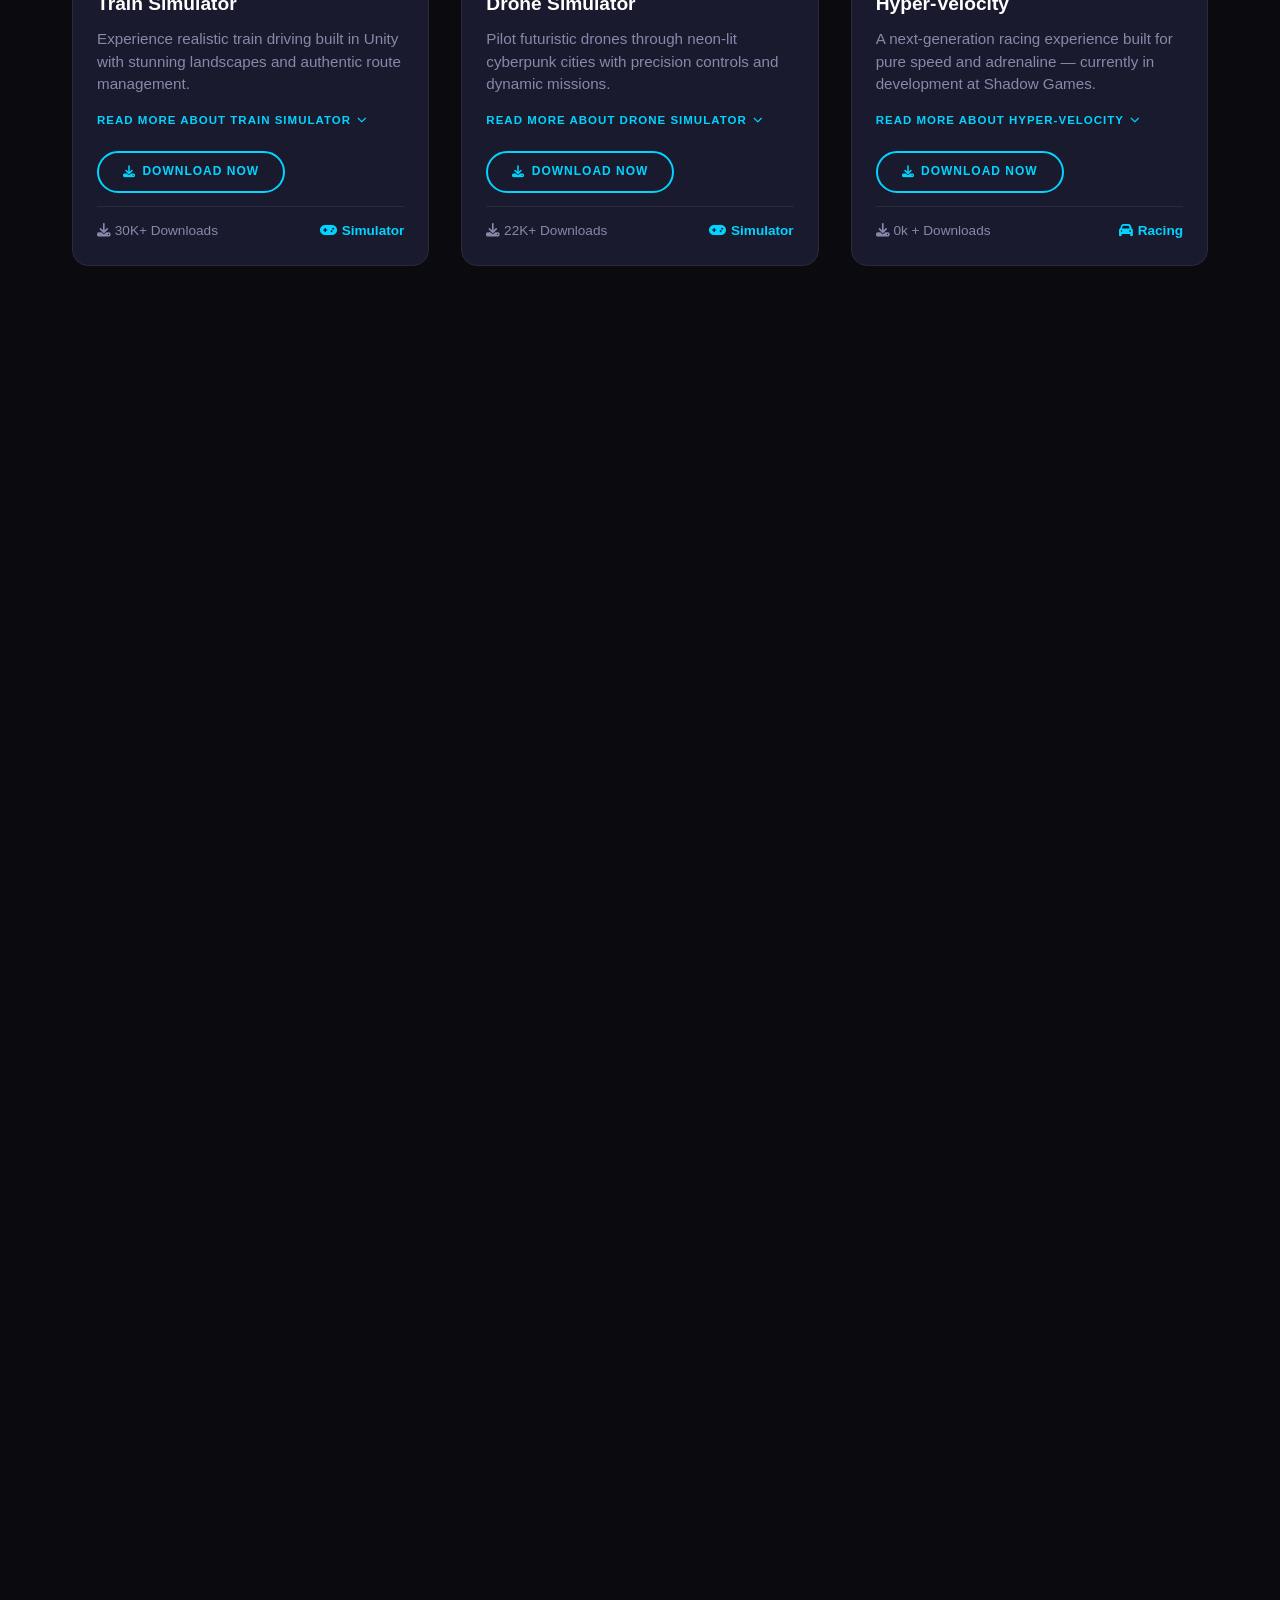
==== commit 08f5ca0b: "Add files via upload" ====
--- a/index.html
+++ b/index.html
@@ -1877,7 +1877,7 @@
     <h1 class="hero-title" id="hero-heading">Shadow Games</h1>
     <p class="hero-subtitle">Indie Unity Game Studio &mdash; Crafting Immersive Worlds with Unity</p>
     <div class="featured-game">
-      <h2>Featured: Drone Simulator</h2>
+      <h2>Featured: GAMES </h2>
       <p>Pilot futuristic drones through neon-lit cyberpunk cities in this Unity-powered flight simulation game.</p>
       <a href="#games" class="cta-button" aria-label="Browse the Shadow Games Unity game portfolio">Explore Games</a>
     </div>
@@ -1916,10 +1916,242 @@
   </div>
 
   <div class="game-count reveal" aria-live="polite">
-    Showing <span id="gameCountDisplay">9</span> games
+    Showing <span id="gameCountDisplay">12</span> games
   </div>
 
   <div class="games-grid" id="gamesGrid" role="list">
+
+
+
+<!-- Bad Level - Strategy  5 -->
+<article class="game-card" data-category="strategy" role="listitem" aria-labelledby="game-chess-title">
+  <figure class="card-image-wrapper">
+    <img src="1.png" alt="Bad Level cover art — a fast-paced action game by Shadow Games" width="600" height="200" loading="lazy" decoding="async">
+    <figcaption class="sr-only">Bad Level cover artwork</figcaption>
+    <span class="card-category-badge badge-strategy" aria-hidden="true">Strategy</span>
+    <span class="buy-badge"><i class="fas fa-tag" aria-hidden="true"></i> Available</span>
+  </figure>
+  <div class="card-info">
+    <h3 id="game-chess-title">Bad Level</h3>
+    <div class="game-desc">
+      <p>Bad Level.</p>
+      <details>
+        <summary>Read more about Bad Level</summary>
+        <div class="desc-expanded">
+          <p># Bad Level
+
+**Bad Level** is a challenging multiplayer platform game inspired by classic precision obstacle games. Team up with friends or compete against players online as you navigate dangerous traps, moving platforms, hidden hazards, and unpredictable challenges. Every stage requires quick reflexes, perfect timing, and smart teamwork to reach the finish line.
+
+Featuring **200 handcrafted levels**, each stage becomes more difficult as you progress, introducing new obstacles and exciting mechanics that test your skills. Whether you're racing to the finish or helping teammates overcome difficult sections, every match delivers a fresh challenge.
+
+## Game Features
+
+* 🎮 200 challenging platform levels
+* 🌐 Online multiplayer gameplay
+* ⚠️ Difficult obstacles, traps, and precision platforming
+* 🤝 Play and compete with friends over the internet
+* 🏁 Increasing difficulty with unique level designs
+* 📱 Smooth controls optimized for mobile devices
+* 🚫 No advertisements for uninterrupted gameplay
+* 🏆 Test your skills and become the ultimate platform champion
+
+Every level is a new challenge. Jump, dodge, survive, and work together to conquer all 200 levels in **Bad Level**.
+.</p>
+          <ul class="game-features">
+            <li>Multiple character classes with distinct abilities</li>
+            <li>Dynamic combat system with combo attacks</li>
+            <li>Global leaderboard for ranked play</li>
+            <li>Clean, responsive interface for touch and mouse input</li>
+          </ul>
+          <div class="game-meta">
+            <span class="game-meta-item"><i class="fas fa-cubes" aria-hidden="true"></i><strong>Engine:</strong> Unity (C#)</span>
+            <span class="game-meta-item"><i class="fas fa-chess" aria-hidden="true"></i><strong>Genre:</strong> Strategy / Puzzle</span>
+            <span class="game-meta-item"><i class="fas fa-mobile-alt" aria-hidden="true"></i><strong>Platform:</strong> Android, Web</span>
+            <span class="game-meta-item"><i class="fas fa-flag" aria-hidden="true"></i><strong>Status:</strong> Released</span>
+          </div>
+        </div>
+      </details>
+    </div>
+    <div class="game-buttons-row">
+      <a href="https://shadow-games343.itch.io/bads-level" class="game-button" target="_blank" rel="noopener noreferrer" aria-label="Download Chess Master Pro on itch.io"><i class="fas fa-play" aria-hidden="true"></i> Download Now</a>
+      
+    </div>
+    <div class="game-card-info">
+      <span><i class="fas fa-download" aria-hidden="true"></i> 0K+ Downloads</span>
+      <span class="card-category-label"><i class="fas fa-chess" aria-hidden="true"></i> Strategy</span>
+    </div>
+  </div>
+</article>
+
+
+
+
+
+
+
+
+
+<!-- Fireball - Strategy  4 -->
+<article class="game-card" data-category="strategy" role="listitem" aria-labelledby="game-chess-title">
+  <figure class="card-image-wrapper">
+    <img src="3.png" alt="Fireball cover art — a fast-paced action game by Shadow Games" width="600" height="200" loading="lazy" decoding="async">
+    <figcaption class="sr-only">Fireball cover artwork</figcaption>
+    <span class="card-category-badge badge-strategy" aria-hidden="true">Strategy</span>
+    <span class="buy-badge"><i class="fas fa-tag" aria-hidden="true"></i> Available</span>
+  </figure>
+  <div class="card-info">
+    <h3 id="game-chess-title">Fireball</h3>
+    <div class="game-desc">
+      <p>Fireball.</p>
+      <details>
+        <summary>Read more about Fireball</summary>
+        <div class="desc-expanded">
+          <p>Fireball
+Fireball is a modern bubble-matching puzzle game inspired by the classic bubble shooter experience, featuring enhanced gameplay, smoother controls, and thousands of exciting challenges. Aim carefully, match colourful bubbles, create powerful combos, and clear every stage using skill and strategy.
+
+With 5,000 handcrafted levels, the game offers endless entertainment. As you progress, you'll encounter unique level objectives, special abilities, powerful boosters, and increasingly difficult puzzle layouts that keep every level fresh and rewarding.
+
+Game Features
+🔥 5,000 exciting puzzle levels
+🎯 Classic bubble-matching gameplay with modern improvements
+💥 Powerful special abilities and unique boosters
+🧩 Challenging level objectives and increasing difficulty
+🌈 Colourful graphics and smooth animations
+🎮 Easy-to-learn controls with strategic gameplay
+📱 Optimised for Android phones and tablets
+🚫 No advertisements for an uninterrupted gaming experience
+🌐 Play anytime, anywhere
+Challenge your aim, solve thousands of colourful puzzles, unlock powerful abilities, and enjoy a relaxing yet rewarding adventure in Fireball. Whether you're a casual player or a puzzle master, there's always a new challenge waiting for you..</p>
+          <ul class="game-features">
+            <li>Multiple character classes with distinct abilities</li>
+            <li>Dynamic combat system with combo attacks</li>
+            <li>Global leaderboard for ranked play</li>
+            <li>Clean, responsive interface for touch and mouse input</li>
+          </ul>
+          <div class="game-meta">
+            <span class="game-meta-item"><i class="fas fa-cubes" aria-hidden="true"></i><strong>Engine:</strong> Unity (C#)</span>
+            <span class="game-meta-item"><i class="fas fa-chess" aria-hidden="true"></i><strong>Genre:</strong> Strategy / Puzzle</span>
+            <span class="game-meta-item"><i class="fas fa-mobile-alt" aria-hidden="true"></i><strong>Platform:</strong> Android, Web</span>
+            <span class="game-meta-item"><i class="fas fa-flag" aria-hidden="true"></i><strong>Status:</strong> Released</span>
+          </div>
+        </div>
+      </details>
+    </div>
+    <div class="game-buttons-row">
+      <a href="https://shadow-games343.itch.io/fireball" class="game-button" target="_blank" rel="noopener noreferrer" aria-label="Download Chess Master Pro on itch.io"><i class="fas fa-play" aria-hidden="true"></i> Download Now</a>
+      
+    </div>
+    <div class="game-card-info">
+      <span><i class="fas fa-download" aria-hidden="true"></i> 0K+ Downloads</span>
+      <span class="card-category-label"><i class="fas fa-chess" aria-hidden="true"></i> Strategy</span>
+    </div>
+  </div>
+</article>
+
+
+
+
+
+
+
+
+
+
+
+
+
+
+
+
+
+<!-- archery-champion - archery -->
+<article class="game-card" data-category="archery" role="listitem" aria-labelledby="game-archery-champion-title">
+  <figure class="card-image-wrapper">
+    <img src="2.jpg" alt="archery-champion cover art — a mall management and archery simulation game by Shadow Games" width="600" height="200" loading="lazy" decoding="async">
+    <figcaption class="sr-only">Archery Champion cover artwork</figcaption>
+    <span class="card-category-badge badge-archery" aria-hidden="true"> Archery</span>
+
+   
+    
+  </figure>
+  <div class="card-info">
+    <h3 id="game-archery-champion-title">Archery Champion</h3>
+    <div class="game-desc">
+      <p>Build, manage, and grow your own mini mall in Archery Champion! Run ice cream stores, coffee cafés, and snack corners while serving customers and expanding your empire.</p>
+      <details>
+        <summary>Read more about Archery Champion</summary>
+        <div class="desc-expanded">
+          <p># Archery Competition
+
+**Archery Competition** is a challenging 2D platform adventure that tests your precision, timing, and strategy. Travel through exciting environments filled with dangerous traps, moving platforms, hidden obstacles, and difficult targets. Every level introduces new challenges that require skill and patience to complete.
+
+With **150 handcrafted levels**, the difficulty gradually increases, giving players a rewarding experience from beginning to end. Master your aim, overcome complex platforming sections, and prove your archery skills in one of the toughest adventure games.
+
+## Game Features
+
+* 🎯 150 unique and challenging levels
+* 🏹 Smooth and responsive archery controls
+* 🌍 Beautiful 2D environments with multiple themes
+* ⚠️ Moving obstacles, traps, and precision-based gameplay
+* 🧩 Increasing difficulty with new mechanics
+* 🎮 Optimized for Android phones and tablets
+* 📱 Lightweight, fast, and smooth performance
+* 🏆 Complete every level to become the ultimate archery champion
+
+Do you have the accuracy and determination to conquer all 150 levels? Download **Archery Competition** today and begin your journey to become a true master archer!
+.</p>
+          <ul class="game-features">
+            <li>Manage multiple shop types including cafés, ice cream stores, and snack corners</li>
+            <li>Mission-driven progression with customer satisfaction systems</li>
+            <li>Expand your mall layout and unlock new business ventures</li>
+            <li>Casual-friendly  Archeryy suitable for mobile and desktop play</li>
+           
+          </ul>
+          <div class="game-meta">
+            <span class="game-meta-item"><i class="fas fa-cubes" aria-hidden="true"></i><strong>Engine:</strong> Unity (C#)</span>
+            <span class="game-meta-item"><i class="fas fa-chess" aria-hidden="true"></i><strong>Genre:</strong>  Archery / Simulation</span>
+            <span class="game-meta-item"><i class="fas fa-mobile-alt" aria-hidden="true"></i><strong>Platform:</strong> Android,</span>
+            <span class="game-meta-item"><i class="fas fa-flag" aria-hidden="true"></i><strong>Status:</strong> Released</span>
+          </div>
+        </div>
+      </details> 
+    </div>
+    <div class="game-buttons-row">
+      <a href="https://shadow-games343.itch.io/archery-champion" class="game-button" target="_blank" rel="noopener noreferrer" aria-label="Download Archery Champion on itch.io"><i class="fas fa-play" aria-hidden="true"></i> Download Now</a>
+    </div>
+    <div class="game-card-info">
+      <span><i class="fas fa-download" aria-hidden="true"></i> 0K+ Downloads</span>
+      <span class="card-category-label">
+    <i class="fas fa-bullseye" aria-hidden="true"></i> Archery
+</span>
+
+    </div>
+
+  
+
+
+
+  </div>
+</article>
+
+
+
+
+
+
+
+
+
+
+
+
+
+
+
+
+
+
+
 
 
 
@@ -2054,51 +2286,113 @@
 
 <!-- Aniena - Strategy -->
 <article class="game-card" data-category="strategy" role="listitem" aria-labelledby="game-aniena-title">
+
   <figure class="card-image-wrapper">
     <img src="ii9.png" alt="Aniena cover art — a mall management and strategy simulation game by Shadow Games" width="600" height="200" loading="lazy" decoding="async">
     <figcaption class="sr-only">Aniena cover artwork</figcaption>
+
     <span class="card-category-badge badge-strategy" aria-hidden="true">Strategy</span>
-    <span class="buy-badge"><i class="fas fa-tag" aria-hidden="true"></i> Available</span>
+    <span class="card-category-badge badge-adventure" aria-hidden="true">Adventure</span>
+
+    <span class="buy-badge">
+      <i class="fas fa-tag" aria-hidden="true"></i> Available
+    </span>
   </figure>
+
   <div class="card-info">
+
     <h3 id="game-aniena-title">Aniena</h3>
+
     <div class="game-desc">
-      <p>Build, manage, and grow your own mini mall in Aniena! Run ice cream stores, coffee cafés, and snack corners while serving customers and expanding your empire.</p>
+
+      <p>
+        Build, manage, and grow your own mini mall in Aniena! Run ice cream stores,
+        coffee cafés, and snack corners while serving customers and expanding your empire.
+      </p>
+
       <details>
         <summary>Read more about Aniena</summary>
+
         <div class="desc-expanded">
-          <p>Aniena is a Unity strategy and management simulation where players construct and operate a bustling mini mall. Open a variety of shops, complete missions, satisfy customers, and reinvest profits to unlock new businesses and layouts. It blends time-management gameplay with light city-builder economics for a relaxing yet strategic experience.</p>
+
+          <p>
+            Aniena is a Unity strategy and management simulation where players construct
+            and operate a bustling mini mall. Open a variety of shops, complete missions,
+            satisfy customers, and reinvest profits to unlock new businesses and layouts.
+            It blends time-management gameplay with light city-builder economics for a
+            relaxing yet strategic experience.
+          </p>
+
           <ul class="game-features">
-            <li>Manage multiple shop types including cafés, ice cream stores, and snack corners</li>
-            <li>Mission-driven progression with customer satisfaction systems</li>
-            <li>Expand your mall layout and unlock new business ventures</li>
-            <li>Casual-friendly strategy suitable for mobile and desktop play</li>
+            <li>Manage multiple shop types including cafés, ice cream stores, and snack corners.</li>
+            <li>Mission-driven progression with customer satisfaction systems.</li>
+            <li>Expand your mall layout and unlock new business ventures.</li>
+            <li>Casual-friendly strategy suitable for mobile and desktop play.</li>
+            <li>Casual-friendly adventure suitable for mobile and desktop play.</li>
           </ul>
+
           <div class="game-meta">
-            <span class="game-meta-item"><i class="fas fa-cubes" aria-hidden="true"></i><strong>Engine:</strong> Unity (C#)</span>
-            <span class="game-meta-item"><i class="fas fa-chess" aria-hidden="true"></i><strong>Genre:</strong> Strategy / Simulation</span>
-            <span class="game-meta-item"><i class="fas fa-mobile-alt" aria-hidden="true"></i><strong>Platform:</strong> Android,</span>
-            <span class="game-meta-item"><i class="fas fa-flag" aria-hidden="true"></i><strong>Status:</strong> Released</span>
+
+            <span class="game-meta-item">
+              <i class="fas fa-cubes" aria-hidden="true"></i>
+              <strong>Engine:</strong> Unity (C#)
+            </span>
+
+            <span class="game-meta-item">
+              <i class="fas fa-chess" aria-hidden="true"></i>
+              <strong>Genre:</strong> Strategy / Simulation
+            </span>
+
+            <span class="game-meta-item">
+              <i class="fas fa-compass" aria-hidden="true"></i>
+              <strong>Genre:</strong> Adventure
+            </span>
+
+            <span class="game-meta-item">
+              <i class="fas fa-mobile-alt" aria-hidden="true"></i>
+              <strong>Platform:</strong> Android
+            </span>
+
+            <span class="game-meta-item">
+              <i class="fas fa-flag" aria-hidden="true"></i>
+              <strong>Status:</strong> Released
+            </span>
+
           </div>
+
         </div>
       </details>
-    </div>
+
+    </div>
+
     <div class="game-buttons-row">
-      <a href="https://shadow-games343.itch.io/aniena" class="game-button" target="_blank" rel="noopener noreferrer" aria-label="Download Aniena on itch.io"><i class="fas fa-play" aria-hidden="true"></i> Download Now</a>
-    </div>
+      <a href="https://shadow-games343.itch.io/aniena"
+         class="game-button"
+         target="_blank"
+         rel="noopener noreferrer"
+         aria-label="Download Aniena on itch.io">
+        <i class="fas fa-play" aria-hidden="true"></i> Download Now
+      </a>
+    </div>
+
     <div class="game-card-info">
-      <span><i class="fas fa-download" aria-hidden="true"></i> 9K+ Downloads</span>
-      <span class="card-category-label"><i class="fas fa-chess" aria-hidden="true"></i> Strategy</span>
-    
-<span class="card-category-label"><i class="fas fa-compass" aria-hidden="true"></i> Adventure</span>
-    </div>
-
-  
-
-
+      <span>
+        <i class="fas fa-download" aria-hidden="true"></i> 0K+ Downloads
+      </span>
+
+      <span class="card-category-label">
+        <i class="fas fa-chess" aria-hidden="true"></i> Strategy
+      </span>
+
+      <span class="card-category-label">
+        <i class="fas fa-compass" aria-hidden="true"></i> Adventure
+      </span>
+    </div>
 
   </div>
+
 </article>
+
 
 
 
@@ -2336,7 +2630,7 @@
     <img src="ii14.png" alt="Hyper-Velocity cover art — a next-generation racing game in development by Shadow Games" width="600" height="200" loading="lazy" decoding="async">
     <figcaption class="sr-only">Hyper-Velocity cover artwork</figcaption>
     <span class="card-category-badge badge-racing" aria-hidden="true">Racing</span>
-    <span class="buy-badge"><i class="fas fa-tag" aria-hidden="true"></i> Coming Soon</span>
+    <span class="buy-badge"><i class="fas fa-tag" aria-hidden="true"></i> Downloads</span>
   </figure>
   <div class="card-info">
     <h3 id="game-hyper-title">Hyper-Velocity</h3>
@@ -2345,7 +2639,25 @@
       <details>
         <summary>Read more about Hyper-Velocity</summary>
         <div class="desc-expanded">
-          <p>Hyper-Velocity is an upcoming Unity racing game in active development at Shadow Games. It is being designed around blistering speed, responsive controls, and a high-impact visual style. As an indie title, it reflects the studio's ambition to push the boundaries of mobile and web racing experiences.</p>
+          <p># Hyper-Velocity
+
+Experience the thrill of high-speed racing in **Hyper-Velocity**, an action-packed racing game featuring **250 exciting levels** designed to test your driving skills. Race through futuristic highways, neon-lit cities, and dark-themed tracks where every second counts.
+
+Unlock and drive a variety of powerful cars, each offering unique performance, higher speeds, and improved handling as you progress. Every race becomes more challenging with faster opponents, sharper turns, and tougher road conditions, keeping the excitement alive from the first level to the last.
+
+## Game Features
+
+* 🏎️ 250 thrilling racing levels
+* 🚗 Multiple unlockable high-performance cars
+* ⚡ Speed upgrades and improved vehicle performance
+* 🌃 Stunning dark and neon-themed racing environments
+* 🛣️ Challenging tracks with increasing difficulty
+* 🎮 Smooth, responsive driving controls
+* 📱 Optimized for Android phones and tablets
+* 🏁 Fast-paced gameplay with exciting racing action
+
+Push your limits, unlock faster cars, dominate every track, and become the ultimate racing champion in **Hyper-Velocity**. Download now and experience the ultimate neon racing adventure!
+.</p>
           <ul class="game-features">
             <li>High-speed racing built for adrenaline and flow</li>
             <li>Modern Unity rendering pipeline for striking visuals</li>
@@ -2355,14 +2667,17 @@
           <div class="game-meta">
             <span class="game-meta-item"><i class="fas fa-cubes" aria-hidden="true"></i><strong>Engine:</strong> Unity (C#)</span>
             <span class="game-meta-item"><i class="fas fa-car" aria-hidden="true"></i><strong>Genre:</strong> Racing</span>
-            <span class="game-meta-item"><i class="fas fa-mobile-alt" aria-hidden="true"></i><strong>Platform:</strong> Android, iOS, Web</span>
-            <span class="game-meta-item"><i class="fas fa-flag" aria-hidden="true"></i><strong>Status:</strong> In Development</span>
+            <span class="game-meta-item"><i class="fas fa-mobile-alt" aria-hidden="true"></i><strong>Platform:</strong> Android,</span>
+            <span class="game-meta-item"><i class="fas fa-flag" aria-hidden="true"></i><strong>Status:</strong> Released</span>
           </div>
         </div>
       </details>
     </div>
+    <div class="game-buttons-row">
+      <a href="https://shadow-games343.itch.io/hyper-velocity" class="game-button" target="_blank" rel="noopener noreferrer" aria-label="Download Hyper-Velocity on itch.io"><i class="fas fa-download" aria-hidden="true"></i> Download Now</a>
+    </div>
     <div class="game-card-info">
-      <span><i class="fas fa-download" aria-hidden="true"></i> Coming Soon</span>
+      <span><i class="fas fa-download" aria-hidden="true"></i> 0k + Downloads </span>
       <span class="card-category-label"><i class="fas fa-car" aria-hidden="true"></i> Racing</span>
     </div>
   </div>
@@ -2563,7 +2878,6 @@
     </details>
   </div>
 </section>
-
 <!-- CONTACT -->
 <section id="contact" class="contact" aria-labelledby="contact-title">
   <h2 class="section-title reveal" id="contact-title">Get In Touch</h2>
